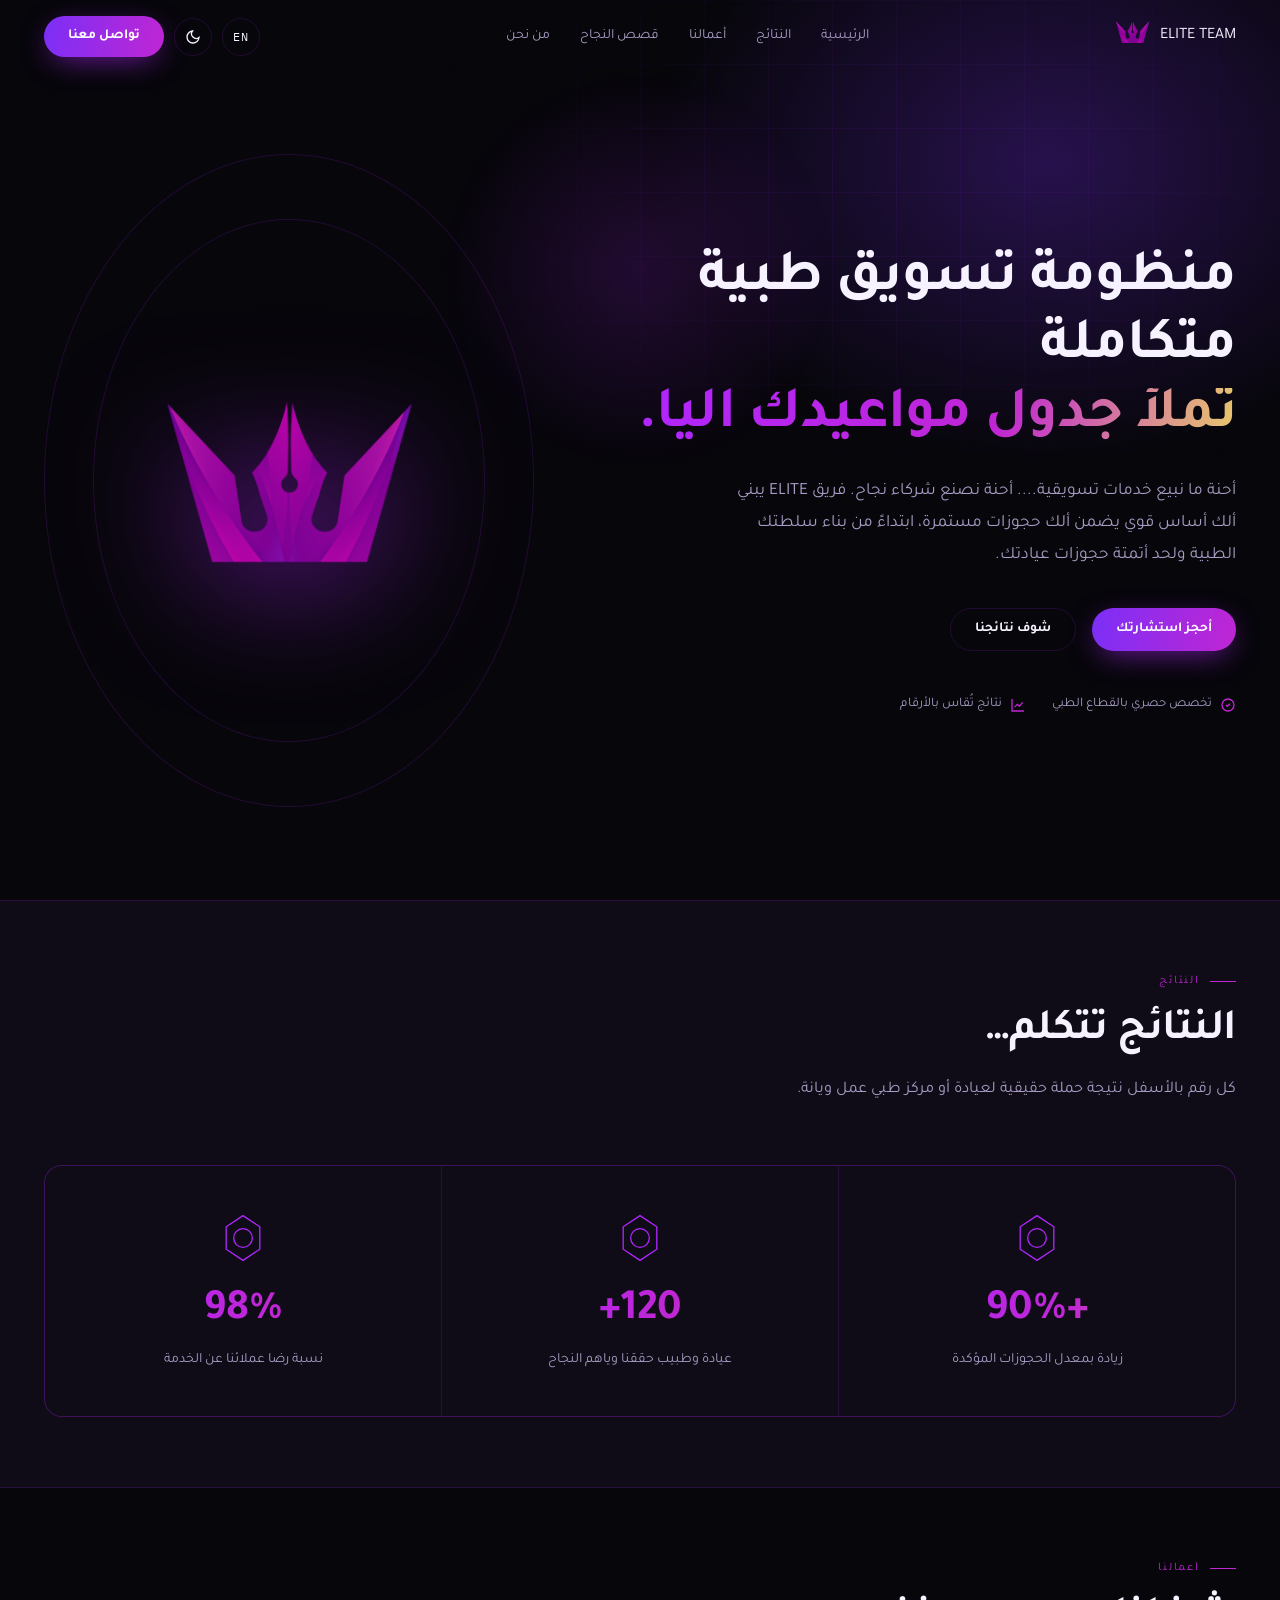
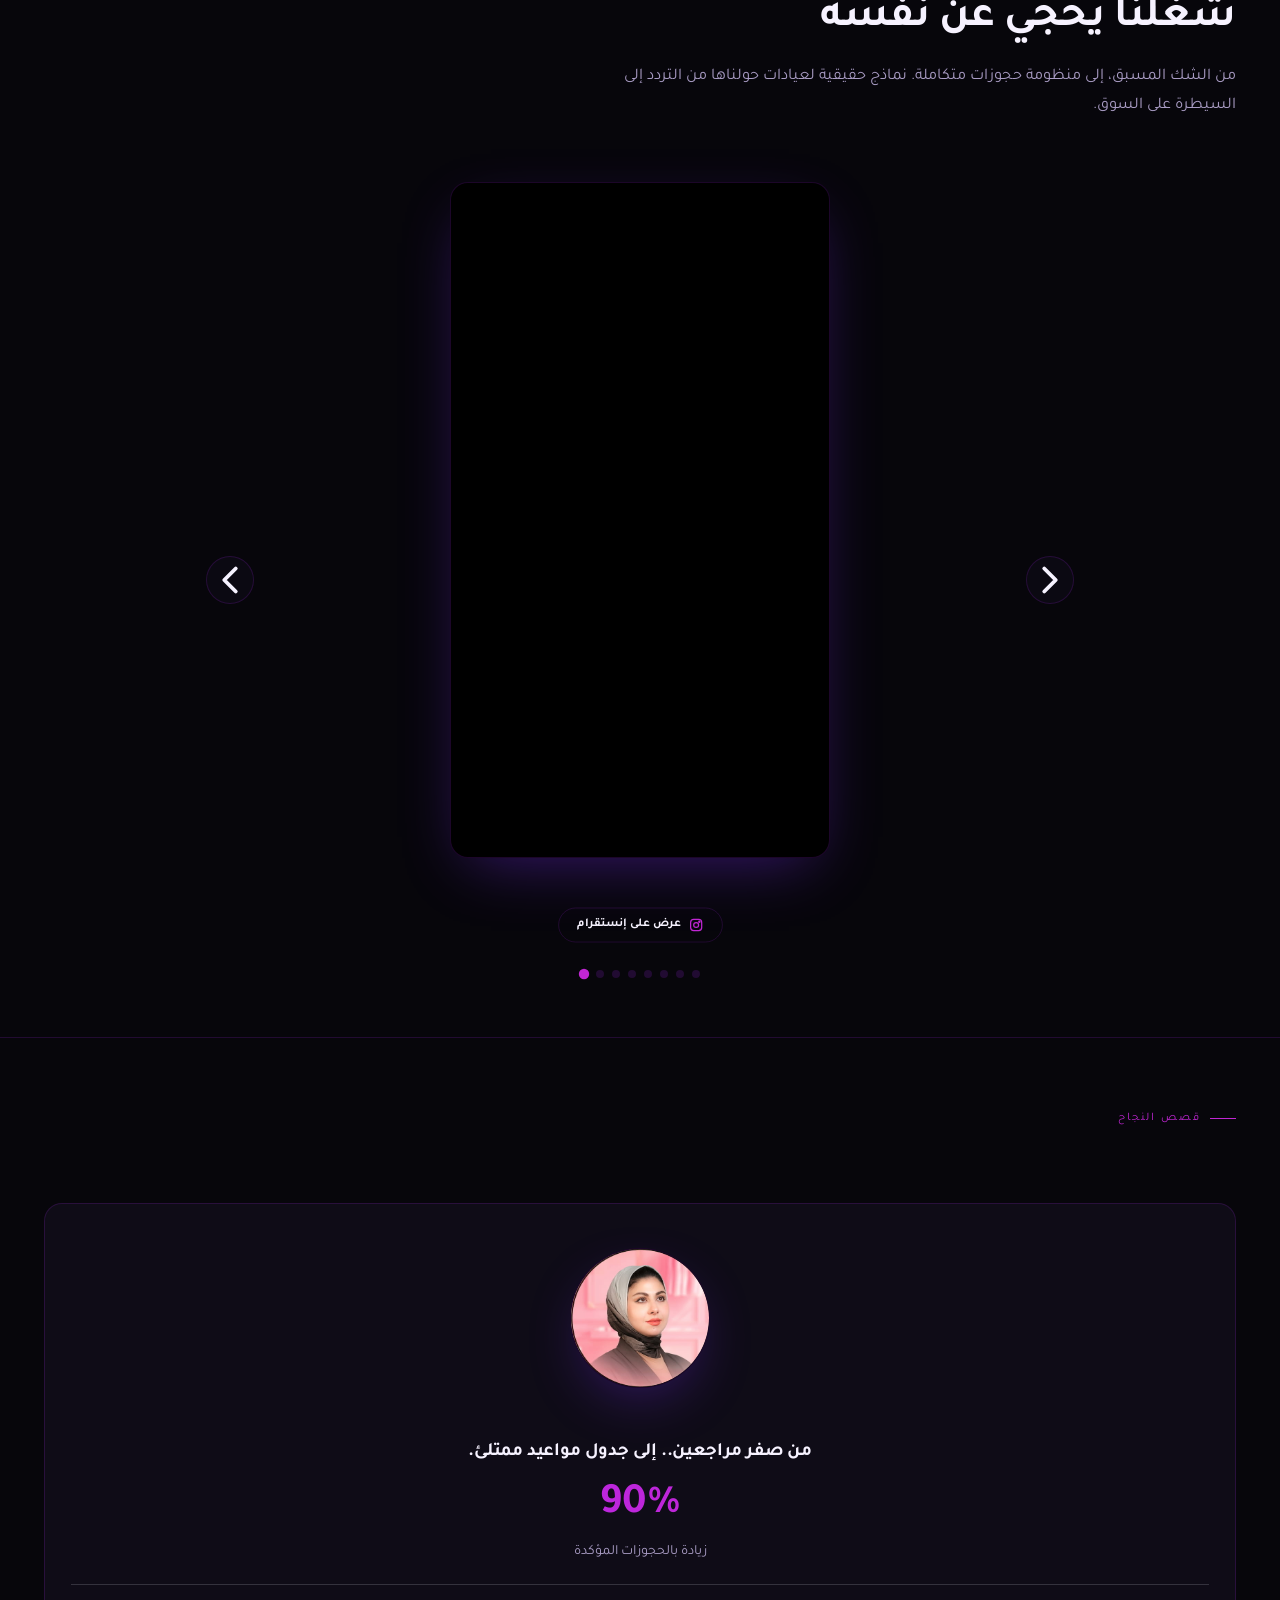
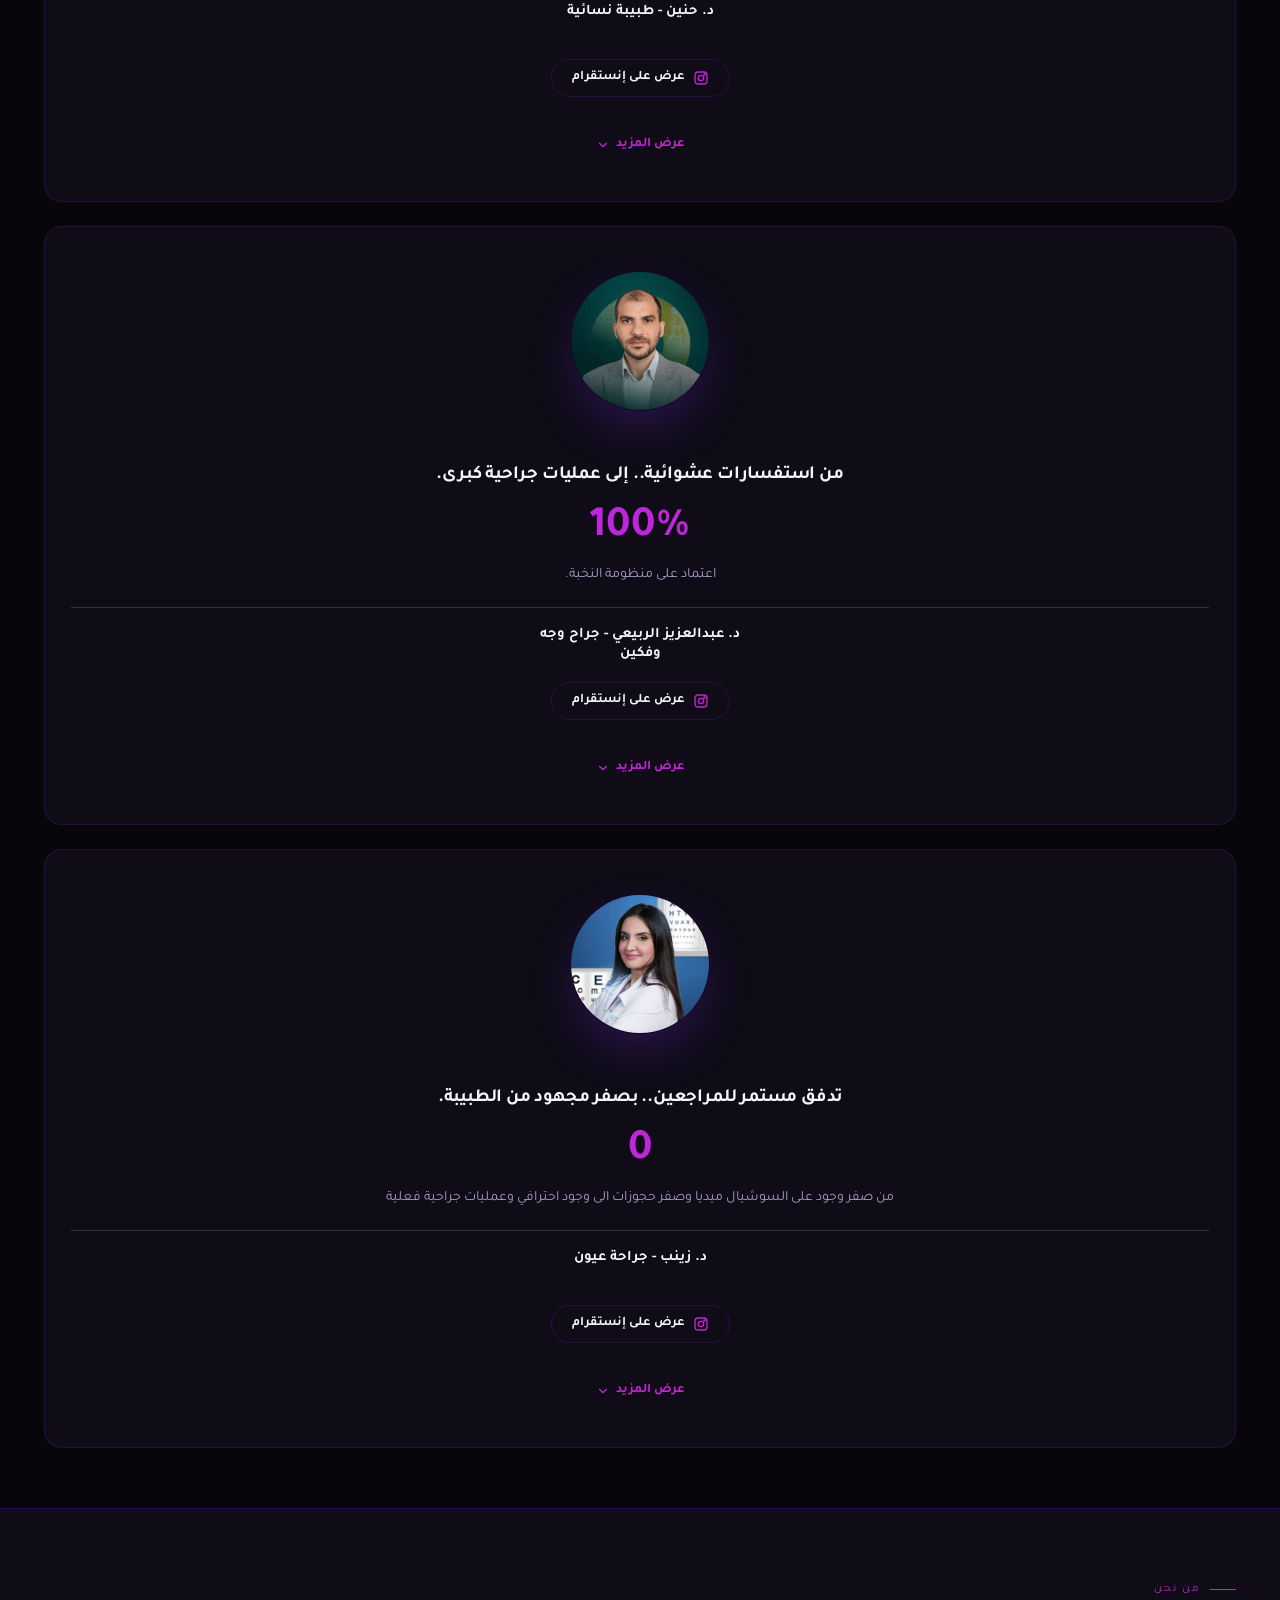
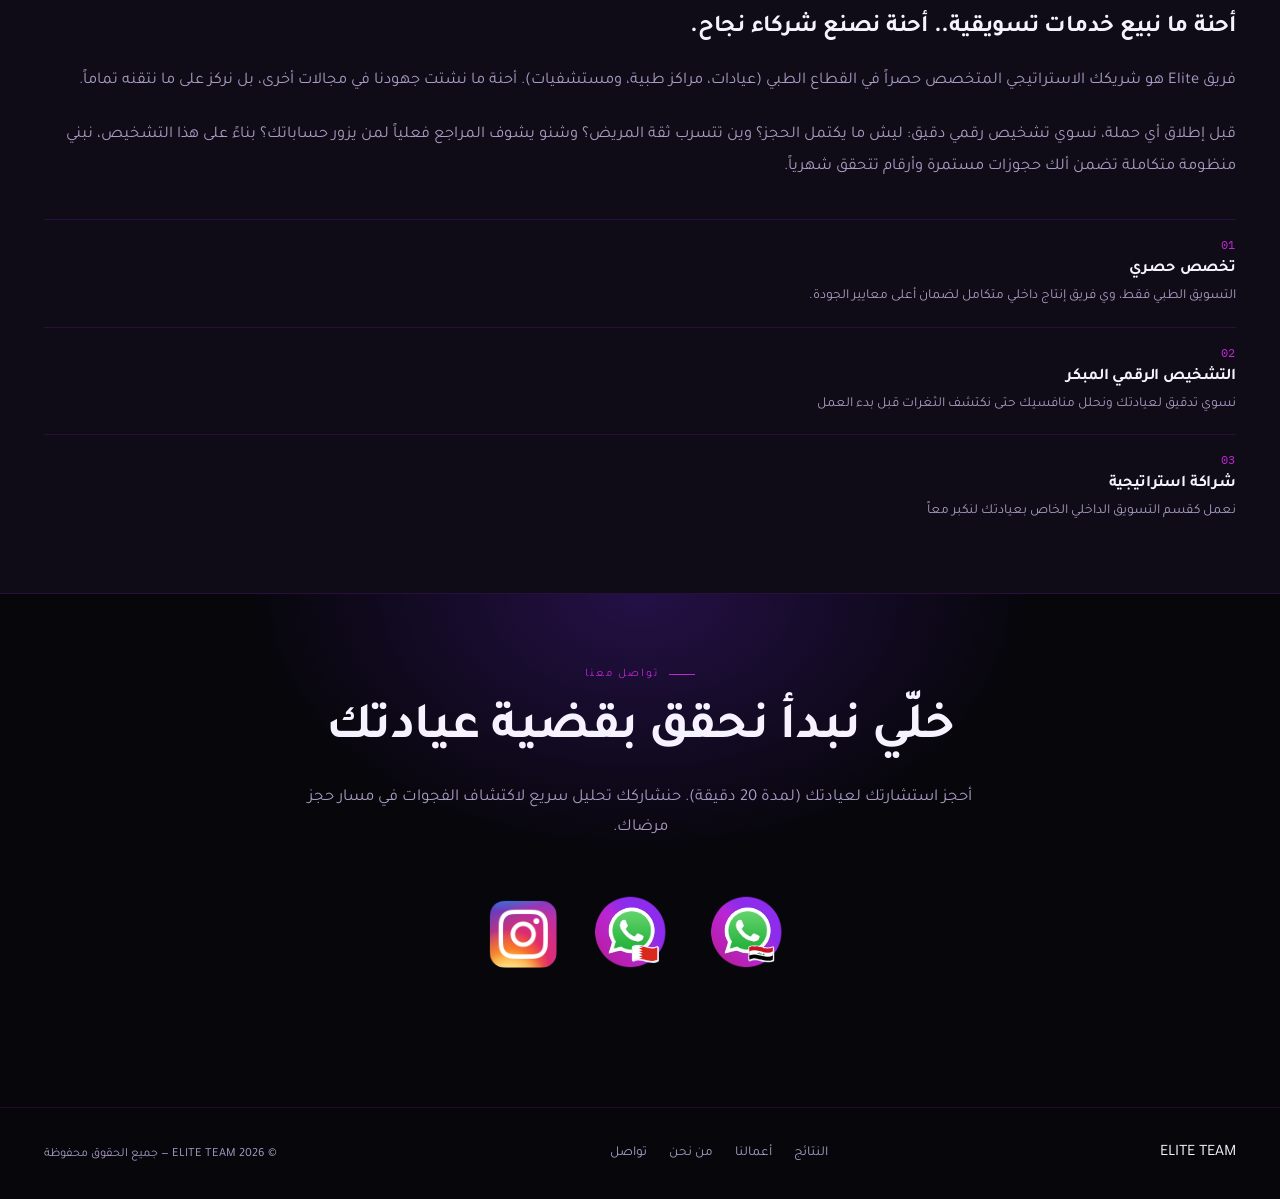
==== index.html @ 4a606537 "update" ====
<!doctype html>
<html lang="ar" dir="rtl" data-theme="dark">
  <head>
     <!-- Google tag (gtag.js) -->
<script async src="https://www.googletagmanager.com/gtag/js?id=G-TJKHNH2K2Y"></script>
<script>
  window.dataLayer = window.dataLayer || [];
  function gtag(){dataLayer.push(arguments);}
  gtag('js', new Date());

  gtag('config', 'G-TJKHNH2K2Y');
</script>
    <meta charset="UTF-8" />
    <meta name="viewport" content="width=device-width, initial-scale=1.0" />
    <link rel="icon" type="image/png" href="images/logo.png" />
    <link rel="apple-touch-icon" href="images/logo.png" />
    <title>ELITE — وكالة التسويق الطبي</title>
    <meta
      name="description"
      content="ELITE — فريق متخصص حصراً بالتسويق للقطاع الطبي"
    />
    <meta property="og:title" content="ELITE — وكالة التسويق الطبي" />
<meta property="og:description" content="ELITE — فريق متخصص حصراً بالتسويق للقطاع الطبي" />
<meta property="og:image" content="https://eliteteami.com/images/logo.png" />
<meta property="og:url" content="https://eliteteami.com" />
<meta property="og:type" content="website" />
<meta property="og:locale" content="ar_AR" />
<meta name="twitter:card" content="summary_large_image" />

    <link rel="preconnect" href="https://fonts.googleapis.com" />
    <link rel="preconnect" href="https://fonts.gstatic.com" crossorigin />
    <link
      href="https://fonts.googleapis.com/css2?family=IBM+Plex+Mono:wght@400;500;600;700&family=Tajawal:wght@400;500;700;900&display=swap"
      rel="stylesheet"
    />

    <link rel="stylesheet" href="style.css" />
    <script src="script.js" defer></script>
  </head>
 
  <body class="locked">
    <!-- ================= PRELOADER ================= -->
    <div class="preloader" id="preloader">
      <div class="preloader-icon">
        <div class="preloader-ring"></div>
        <img src="images/logo.png" alt="ELITE Logo" class="preloader-mark" />
      </div>
      <div class="preloader-label">
        <span data-ar="جاري فتح الملف" data-en="Opening the file"
          >جاري فتح الملف</span
        ><span class="load-dots"></span>
      </div>
    </div>

    <!-- ================= SCROLL PROGRESS ================= -->
    <div class="scroll-progress" id="scrollProgress"></div>

    <!-- ================= NAV ================= -->
    <nav class="nav" id="nav">
      <div class="wrap nav-inner">
        <a href="#top" class="brand">
          <img src="images/logo.png" alt="ELITE Logo" class="brand-logo" />
          <span class="brand-word">ELITE TEAM</span>
        </a>

        <ul class="nav-links">
          <li>
            <a href="#hero" data-ar="الرئيسية" data-en="Home">الرئيسية</a>
          </li>
          <li>
            <a href="#results" data-ar="النتائج" data-en="Results">النتائج</a>
          </li>
          <li>
            <a href="#work" data-ar="أعمالنا" data-en="Our Work">أعمالنا</a>
          </li>

          <li>
            <a href="#stories" data-ar="قصص النجاح" data-en="Success Stories"
              >قصص النجاح</a
            >
          </li>
          <li><a href="#about" data-ar="من نحن" data-en="About">من نحن</a></li>
        </ul>

        <div class="nav-actions">
          <button
            class="icon-btn mono"
            id="langToggle"
            title="Toggle language"
            type="button"
            aria-label="Toggle language"
          >
            EN
          </button>
          <button
            class="icon-btn"
            aria-label="Toggle theme"
            id="themeToggle"
            title="Toggle theme"
            type="button"
          >
            <svg
              id="themeIcon"
              width="16"
              height="16"
              viewBox="0 0 24 24"
              fill="none"
              stroke="currentColor"
              stroke-width="2"
            >
              <path d="M21 12.79A9 9 0 1 1 11.21 3 7 7 0 0 0 21 12.79z" />
            </svg>
          </button>
          <a href="#contact" class="cta-btn"
            ><span data-ar="تواصل معنا" data-en="Contact Us"
              >تواصل معنا</span
            ></a
          >
          <button
            class="burger"
            id="burgerBtn"
            type="button"
            aria-label="Toggle menu"
          >
            <span></span>
          </button>
        </div>
      </div>
    </nav>

    <div class="mobile-panel" id="mobilePanel">
      <a href="#hero" data-ar="الرئيسية" data-en="Home">الرئيسية</a>
      <a href="#results" data-ar="النتائج" data-en="Results">النتائج</a>
      <a href="#work" data-ar="أعمالنا" data-en="Our Work">أعمالنا</a>
      <a href="#stories" data-ar="قصص النجاح" data-en="Success Stories"
        >قصص النجاح</a
      >
      <a href="#about" data-ar="من نحن" data-en="About">من نحن</a>
      <a href="#contact" class="cta-btn"
        ><span data-ar="تواصل معنا" data-en="Contact Us">تواصل معنا</span></a
      >
    </div>

    <!-- ================= HERO ================= -->
    <section class="hero" id="hero">
      <div class="hero-grid" id="heroGrid"></div>
      <div class="hero-spot" id="heroSpot"></div>
      <div class="wrap hero-inner">
        <div class="hero-anim">
          <h1>
            <span
              data-ar="منظومة تسويق طبية متكاملة"
              data-en="An Integrated Medical Marketing System"
              >منظومة تسويق طبية متكاملة</span
            ><br />
            <span
              class="grad-text"
              data-ar=" تملأ جدول مواعيدك آلياً.
"
              data-en="That Fills Your Appointment Schedule."
            >
              تملأ جدول مواعيدك آلياً.
            </span>
          </h1>
          <p
            class="sub"
            data-ar=
            " أحنة ما نبيع خدمات تسويقية.... أحنة نصنع شركاء نجاح. فريق ELITE يبني
            ألك أساس قوي يضمن ألك حجوزات مستمرة، ابتداءً من بناء سلطتك الطبية
            ولحد أتمتة حجوزات عيادتك."
            data-en="We do not sell marketing services... we create successful partners.  ELITE team builds a strong foundation ensuring continuous bookings, from establishing your medical authority to automating your clinic's reservations."
          >
            أحنة ما نبيع خدمات تسويقية.... أحنة نصنع شركاء نجاح. فريق ELITE يبني
            ألك أساس قوي يضمن ألك حجوزات مستمرة، ابتداءً من بناء سلطتك الطبية
            ولحد أتمتة حجوزات عيادتك.
          </p>
          <div class="hero-actions">
            <a href="#contact" class="cta-btn"
              ><span data-ar="أحجز استشارتك" data-en="Book Your Consultation"
                >أحجز استشارتك</span
              ></a
            >
            <a href="#results" class="cta-ghost"
              ><span data-ar="شوف نتائجنا" data-en="See Our Results"
                >شوف نتائجنا</span
              ></a
            >
          </div>
          <div class="hero-tags">
            <div class="tag">
              <svg
                viewBox="0 0 24 24"
                fill="none"
                stroke="currentColor"
                stroke-width="2"
              >
                <path d="M9 12l2 2 4-4M21 12a9 9 0 1 1-18 0 9 9 0 0 1 18 0z" />
              </svg>
              <span
                data-ar="تخصص حصري بالقطاع الطبي"
                data-en="Exclusively medical-sector focus"
                >تخصص حصري بالقطاع الطبي</span
              >
            </div>
            <div class="tag">
              <svg
                viewBox="0 0 24 24"
                fill="none"
                stroke="currentColor"
                stroke-width="2"
              >
                <path d="M3 3v18h18M7 15l4-4 3 3 5-6" />
              </svg>
              <span
                data-ar="نتائج تُقاس بالأرقام"
                data-en="Results measured in numbers"
                >نتائج تُقاس بالأرقام</span
              >
            </div>
          </div>
        </div>

        <div class="hero-visual">
          <div class="ring"></div>
          <div class="ring r2"></div>

          <img src="images/logo.png" alt="ELITE Logo" class="hero-crown" />
        </div>
      </div>
    </section>

    <!-- ================= RESULTS ================= -->
    <section class="results" id="results">
      <div class="wrap">
        <div class="section-head">
          <div class="eyebrow reveal" data-ar="النتائج" data-en="ٌResults">
            النتائج
          </div>
          <h2
            class="reveal"
            data-ar="النتائج تتكلم…"
            data-en="The results speak..."
          >
            النتائج تتكلم…
          </h2>
          <p
            class="reveal"
            data-ar="كل رقم بالأسفل نتيجة حملة حقيقية لعيادة أو مركز طبي عمل ويانة."
            data-en="Every number below comes from a real campaign for a clinic or medical center we worked with."
          >
            كل رقم بالأسفل نتيجة حملة حقيقية لعيادة أو مركز طبي عمل ويانة.
          </p>
        </div>

        <div class="stat-grid">
          <div class="stat-card" data-reveal-delay="0">
            <div class="aperture">
              <svg
                viewBox="0 0 60 60"
                fill="none"
                stroke="#b026ff"
                stroke-width="1.4"
              >
                <path d="M30 6 L48 18 L48 42 L30 54 L12 42 L12 18 Z" />
                <circle cx="30" cy="30" r="10" />
              </svg>
            </div>
            <div class="stat-num grad-text">
              <span
                class="counter"
                data-prefix="+"
                data-value="90"
                data-suffix="%"
                >0</span
              >
            </div>
            <div
              class="stat-label"
              data-ar=" زيادة بمعدل الحجوزات المؤكدة"
              data-en="Increase in confirmed bookings"
            >
              زيادة بمعدل الحجوزات المؤكدة
            </div>
          </div>
          <div class="stat-card" data-reveal-delay="120">
            <div class="aperture">
              <svg
                viewBox="0 0 60 60"
                fill="none"
                stroke="#b026ff"
                stroke-width="1.4"
              >
                <path d="M30 6 L48 18 L48 42 L30 54 L12 42 L12 18 Z" />
                <circle cx="30" cy="30" r="10" />
              </svg>
            </div>
            <div class="stat-num grad-text">
              <span class="counter" data-value="120" data-suffix="+">0</span>
            </div>
            <div
              class="stat-label"
              data-ar="عيادة وطبيب حققنا وياهم النجاح"
              data-en=" Successful Partnerships with Clinics & Doctors"
            >
              عيادة وطبيب حققنا وياهم النجاح
            </div>
          </div>
          <div class="stat-card" data-reveal-delay="240">
            <div class="aperture">
              <svg
                viewBox="0 0 60 60"
                fill="none"
                stroke="#b026ff"
                stroke-width="1.4"
              >
                <path d="M30 6 L48 18 L48 42 L30 54 L12 42 L12 18 Z" />
                <circle cx="30" cy="30" r="10" />
              </svg>
            </div>
            <div class="stat-num grad-text">
              <span class="counter" data-value="98" data-suffix="%">0</span>
            </div>
            <div
              class="stat-label"
              data-ar="نسبة رضا عملائنا عن الخدمة"
              data-en="Client satisfaction rate"
            >
              نسبة رضا عملائنا عن الخدمة
            </div>
          </div>
        </div>
      </div>
    </section>

    <!-- ================= WORK ================= -->
    <section class="work" id="work">
      <div class="wrap">
        <div class="section-head">
          <div class="eyebrow reveal" data-ar="أعمالنا" data-en="Our work">
            أعمالنا
          </div>
          <h2
            class="reveal"
            data-ar="شغلنا يحجي عن نفسه"
            data-en="Our work speaks for itself"
          >
            شغلنا يحجي عن نفسه
          </h2>
          <p
            class="reveal"
            data-ar="من الشك المسبق، إلى منظومة حجوزات متكاملة. نماذج حقيقية لعيادات حولناها من التردد إلى السيطرة على السوق."
            data-en="From initial skepticism to a fully automated booking system. Real cases of clinics we transformed from hesitation to market dominance."
          >
            من الشك المسبق، إلى منظومة حجوزات متكاملة. نماذج حقيقية لعيادات
            حولناها من التردد إلى السيطرة على السوق.
          </p>
        </div>
        <div class="video-showcase reveal">
          <button
            class="video-arrow video-arrow-prev"
            id="videoPrev"
            type="button"
            aria-label="Previous video"
          >
            <svg
              viewBox="0 0 24 24"
              fill="none"
              stroke="currentColor"
              stroke-width="2"
              stroke-linecap="round"
              stroke-linejoin="round"
            >
              <path d="M15 6l-6 6 6 6" />
            </svg>
          </button>

          <div class="video-frame">
            <iframe
              id="showcaseVideo"
              title="Case video"
              allow="
                accelerometer;
                autoplay;
                clipboard-write;
                encrypted-media;
                gyroscope;
                picture-in-picture;
                web-share;
              "
              allowfullscreen
              loading="lazy"
            ></iframe>
          </div>

          <button
            class="video-arrow video-arrow-next"
            id="videoNext"
            type="button"
            aria-label="Next video"
          >
            <svg
              viewBox="0 0 24 24"
              fill="none"
              stroke="currentColor"
              stroke-width="2"
              stroke-linecap="round"
              stroke-linejoin="round"
            >
              <path d="M9 6l6 6-6 6" />
            </svg>
          </button>

          <div class="video-caption">
            <a
              href="#"
              id="videoInstaBtn"
              class="video-insta-btn cta-ghost"
              target="_blank"
              rel="noopener noreferrer"
            >
              <svg
                viewBox="0 0 24 24"
                fill="none"
                stroke="currentColor"
                stroke-width="2"
                stroke-linecap="round"
                stroke-linejoin="round"
              >
                <rect x="3" y="3" width="18" height="18" rx="5" />
                <circle cx="12" cy="12" r="4" />
                <circle cx="17.2" cy="6.8" r="1" />
              </svg>
              <span data-ar="عرض على إنستقرام" data-en="View on Instagram"
                >عرض على إنستقرام</span
              >
            </a>
            <div class="video-dots" id="videoDots"></div>
          </div>
        </div>
      </div>
    </section>

    <!-- ================= STORIES ================= -->
    <section class="stories" id="stories">
      <div class="wrap">
        <div class="section-head">
          <div
            class="eyebrow reveal"
            data-ar="قصص النجاح"
            data-en="Success Stories"
          >
            قصص النجاح
          </div>
          <!-- <h2
            class="reveal"
            data-ar="من صفر مراجعين.. إلى جدول مواعيد ممتلئ."
            data-en="From zero patients... to a fully booked schedule."
          >
           من صفر مراجعين.. إلى جدول مواعيد ممتلئ.
          </h2> -->
        </div>

        <div class="stories-grid">
          <div class="stories-card" data-reveal-delay="0">
            <div class="story-full-image">
              <img
                src="images/haneen.jpg"
                alt="د. حنين - طبيبة نسائية"
                loading="lazy"
              />
            </div>
            <h3
              data-ar=" من صفر مراجعين.. إلى جدول مواعيد ممتلئ."
              data-en="From zero patients... to a fully booked schedule."
            >
              من صفر مراجعين.. إلى جدول مواعيد ممتلئ.
            </h3>

            <div class="stat-num grad-text">
              <span class="counter" data-value="90" data-suffix="%">0</span>
            </div>
            <div
              class="stat-label"
              data-ar=" زيادة بالحجوزات المؤكدة"
              data-en="Increase in confirmed bookings"
            >
              زيادة بالحجوزات المؤكدة
            </div>
            <div class="story-meta">
              <!-- <div class="story-avatar" data-ar="د.ح" data-en="dr.h">د.ح</div>
              -->
              <div class="story-name">
                <strong
                  data-ar="د. حنين - طبيبة نسائية"
                  data-en="Dr. Haneen - OBGyn "
                  >د. حنين - طبيبة نسائية</strong
                >
                <!--                 
                <span data-ar="بغداد" data-en="Baghdad">بغداد</span> -->
              </div>
            </div>

            <a
              href="https://www.instagram.com/dr.haneenziad?igsi=dXRyaGoxZHB6YXlr"
              class="story-insta-btn"
              target="_blank"
              rel="noopener noreferrer"
            >
              <svg
                viewBox="0 0 24 24"
                fill="none"
                stroke="currentColor"
                stroke-width="2"
                stroke-linecap="round"
                stroke-linejoin="round"
              >
                <rect x="3" y="3" width="18" height="18" rx="5" />
                <circle cx="12" cy="12" r="4" />
                <circle cx="17.2" cy="6.8" r="1" />
              </svg>
              <span data-ar="عرض على إنستقرام" data-en="View on Instagram"
                >عرض على إنستقرام</span
              >
            </a>
            <!-- Hidden/Collapsible Content Area -->
            <div class="story-extra-content" id="storyExtra1">
            
              <div class="video-frame">
                <iframe
                  src="https://www.youtube.com/embed/Ns90C1meQ6M?rel=0&modestbranding=1&playsinline=1"
                  title="فيديو تعريفي للدكتور عبد العزيز"
                  allow="
                    accelerometer;
                    autoplay;
                    clipboard-write;
                    encrypted-media;
                    gyroscope;
                    picture-in-picture;
                    web-share;
                  "
                  allowfullscreen
                  loading="lazy"
                ></iframe>
              </div> 

            <h3
              class="story-full-title"
              data-ar="من صفر متابعين… إلى طبيبة أعتمد على صفحاتي بشكل كامل"
              data-en="From Zero Followers... to a Doctor Who Fully Relies on Her Own Pages"
            >
              من صفر متابعين… إلى طبيبة أعتمد على صفحاتي بشكل كامل
            </h3>

            <p
              data-ar="لمن بدأت، جنت جديدة ببغداد. أول عيادة خاصة إلي جانت داخل مستشفى بمنطقة السيدية، وجان الوضع واضح جداً: صفر متابعين، صفر مراجعين، وصفر حضور بالسوق."
              data-en="When I started, I was new to Baghdad. My first private clinic was inside a hospital in the Al-Saidiya area, and the situation was crystal clear: zero followers, zero patients, zero presence in the market."
            >
              لمن بدأت، جنت جديدة ببغداد. أول عيادة خاصة إلي جانت داخل مستشفى
              بمنطقة السيدية، وجان الوضع واضح جداً: صفر متابعين، صفر مراجعين،
              وصفر حضور بالسوق.
            </p>

            <p
              data-ar="وجان التحدي مو بس أجيب حجوزات… التحدي الحقيقي جان: شلون أبني اسمي كطبيبة جديدة من الصفر؟"
              data-en="The challenge wasn't just getting bookings. The real challenge was: how do I build my name as a new doctor from scratch?"
            >
              وجان التحدي مو بس أجيب حجوزات… التحدي الحقيقي جان: شلون أبني اسمي
              كطبيبة جديدة من الصفر؟
            </p>

            <p
              data-ar="لذلك بالبداية ما ركزت مباشرة على البيع. قررت أن أول مرحلة تكون بناء جمهور وثقة. اشتغلت على خطة تسويقية متكاملة تشمل المحتوى، الهوية، طريقة الظهور، الإعلانات واستهداف الجمهور المناسب. جان هدفي أخلي الناس تعرفني، تفهم اختصاصي، وتشوف خبرتي… قبل ما أطلب منهم يحجزون."
              data-en="So in the beginning, I didn't focus directly on selling. I decided the first phase had to be building an audience and trust. I worked on a complete marketing plan covering content, identity, brand presence, ads, and targeting the right audience. My goal was to let people get to know me, understand my specialty, and see my expertise — before I ever asked them to book."
            >
              لذلك بالبداية ما ركزت مباشرة على البيع. قررت أن أول مرحلة تكون
              بناء جمهور وثقة. اشتغلت على خطة تسويقية متكاملة تشمل المحتوى،
              الهوية، طريقة الظهور، الإعلانات واستهداف الجمهور المناسب. جان هدفي
              أخلي الناس تعرفني، تفهم اختصاصي، وتشوف خبرتي… قبل ما أطلب منهم
              يحجزون.
            </p>

            <h4 data-ar="الشهر الأول" data-en="Month One">الشهر الأول</h4>
            <p
              data-ar="جان شهر بناء الثقة. خليت الجمهور يتعرف عليّ كطبيبة، على شخصيتي، اختصاصي وطريقة تعاملي. ما استعجلت النتائج، لأني أعرف أن المريض، خصوصاً بالمجال الطبي، ما يحجز من أول مشاهدة. هو أولاً يشوفك… بعدين يتابعك… بعدين يثق بيك… وبعدها يبدأ يفكر بالمراجعة."
              data-en="This was the month of building trust. I let the audience get to know me as a doctor — my personality, my specialty, and my approach with patients. I didn't rush the results, because I know a patient — especially in the medical field — doesn't book from the first view. First they see you, then they follow you, then they trust you, and only then do they start thinking about visiting you."
            >
              جان شهر بناء الثقة. خليت الجمهور يتعرف عليّ كطبيبة، على شخصيتي،
              اختصاصي وطريقة تعاملي. ما استعجلت النتائج، لأني أعرف أن المريض،
              خصوصاً بالمجال الطبي، ما يحجز من أول مشاهدة. هو أولاً يشوفك… بعدين
              يتابعك… بعدين يثق بيك… وبعدها يبدأ يفكر بالمراجعة.
            </p>

            <h4 data-ar="الشهر الثاني" data-en="Month Two">الشهر الثاني</h4>
            <p
              data-ar="غيرت استراتيجية المحتوى. بعد ما بدأ يتكون جمهور، انتقلت من مرحلة «من هي د. حنين؟» إلى مرحلة «ليش المريض يحتاج يراجعني؟». بدأت أشتغل على محتوى أكثر ارتباطاً بمشاكل المريض، اعتراضاته، مخاوفه والأسئلة اللي تدور بباله."
              data-en="I shifted my content strategy. Once an audience had formed, I moved from 'Who is Dr. Haneen?' to 'Why does a patient need to see me?'. I started creating content more connected to patients' problems, objections, fears, and the questions on their minds."
            >
              غيرت استراتيجية المحتوى. بعد ما بدأ يتكون جمهور، انتقلت من مرحلة
              «من هي د. حنين؟» إلى مرحلة «ليش المريض يحتاج يراجعني؟». بدأت أشتغل
              على محتوى أكثر ارتباطاً بمشاكل المريض، اعتراضاته، مخاوفه والأسئلة
              اللي تدور بباله.
            </p>

            <p
              data-ar="وهنا بدأ التغيير يظهر. المراجعين بدأوا يزيدون تدريجياً، وما عاد الموضوع مجرد رسائل ومتابعين… بدأت تصير حجوزات فعلية وعمليات."
              data-en="And that's when the shift began to show. Patient visits gradually started to increase, and it was no longer just messages and followers — it became actual bookings and procedures."
            >
              وهنا بدأ التغيير يظهر. المراجعين بدأوا يزيدون تدريجياً، وما عاد
              الموضوع مجرد رسائل ومتابعين… بدأت تصير حجوزات فعلية وعمليات.
            </p>

            <p
              data-ar="ومع استمرار الخطة وتحسين المحتوى والإعلانات بناءً على النتائج، صار عندي شيء أهم من الأرقام: صار عندي حضور حقيقي بالسوق."
              data-en="As the plan continued and I kept improving my content and ads based on results, something more important than numbers happened: I gained a real presence in the market."
            >
              ومع استمرار الخطة وتحسين المحتوى والإعلانات بناءً على النتائج، صار
              عندي شيء أهم من الأرقام: صار عندي حضور حقيقي بالسوق.
            </p>

            <p
              data-ar="اليوم، أني مو مجرد طبيبة عندها صفحة على السوشيال ميديا. صفحتي أصبحت واحدة من أهم مصادر المراجعين والحجوزات إلي."
              data-en="Today, I'm not just a doctor with a social media page. My page has become one of the most important sources of patients and bookings for me."
            >
              اليوم، أني مو مجرد طبيبة عندها صفحة على السوشيال ميديا. صفحتي
              أصبحت واحدة من أهم مصادر المراجعين والحجوزات إلي.
            </p>

            <p
              class="story-highlight"
              data-ar="والأهم؟ إن هذا كله بدأ من: صفر متابعين، صفر مراجعين، وأول عيادة خاصة إلي ببغداد."
              data-en="And the most important part? All of this started from: zero followers, zero patients, and my very first private clinic in Baghdad."
            >
              والأهم؟ إن هذا كله بدأ من: صفر متابعين، صفر مراجعين، وأول عيادة
              خاصة إلي ببغداد.
            </p>

            <p
              data-ar="وهنا جانت الفكرة الأساسية من البداية: مو هدفي أسوي صفحة حلوة إلي كطبيبة… هدفي أبني منظومة تسويقية تجيب مريض حقيقي."
              data-en="And here was the core idea from the beginning: my goal wasn't just to make a nice-looking page for myself as a doctor — my goal was to build a marketing system that brings in real patients."
            >
              وهنا جانت الفكرة الأساسية من البداية: مو هدفي أسوي صفحة حلوة إلي
              كطبيبة… هدفي أبني منظومة تسويقية تجيب مريض حقيقي.
            </p>

            <p
              class="story-tagline grad-text"
              data-ar="من الصفر… إلى الاعتماد ألكامل على صفحاتي."
              data-en="From zero... to fully relying on my own pages."
            >
              من الصفر… إلى الاعتماد ألكامل على صفحاتي.
            </p>
          </div>

          <!-- Show More Toggle Button -->
          <button
            class="story-toggle-btn"
            type="button"
            aria-expanded="false"
            aria-controls="storyExtra1"
          >
            <span data-ar="عرض المزيد" data-en="Show More">عرض المزيد</span>
            <svg
              class="toggle-arrow"
              viewBox="0 0 24 24"
              fill="none"
              stroke="currentColor"
              stroke-width="2"
              stroke-linecap="round"
              stroke-linejoin="round"
            >
              <path d="M6 9l6 6 6-6" />
            </svg>
          </button>
        </div>

        <div class="stories-card" data-reveal-delay="0">
          <div class="story-full-image">
            <img
              src="images/abdulaziz.jpg"
              alt="د. عبدالعزيز الربيعي - جراح وجه وفكين"
              loading="lazy"
            />
          </div>
          <h3
            data-ar=" من استفسارات عشوائية.. إلى عمليات جراحية كبرى. "
            data-en="From random inquiries... to High-Ticket surgeries."
          >
            من استفسارات عشوائية.. إلى عمليات جراحية كبرى.
          </h3>

          <div class="stat-num grad-text">
            <span class="counter" data-value="100" data-suffix="%">0</span>
          </div>
          <div
            class="stat-label"
            data-ar=" اعتماد على منظومة النخبة."
            data-en="Reliance on the Elite System."
          >
            اعتماد على منظومة النخبة.
          </div>

          <div class="story-meta">
            <!-- <div class="story-avatar" data-ar="د.ح" data-en="dr.h">د.ح</div>
              -->
            <div class="story-name">
              <strong
                data-ar="د. عبدالعزيز الربيعي - جراح وجه وفكين"
                data-en="Dr. Abdulaziz Al-Rubaie - Maxillofacial Surgeon"
                >د. عبدالعزيز الربيعي - جراح وجه وفكين</strong
              >
              <!-- <span data-ar="بغداد" data-en="Baghdad">بغداد</span> -->
            </div>
          </div>

          <a
            href="https://www.instagram.com/dr.abdalziz.clinic?igsi=MW1lM3l3YW9memY3eA=="
            class="story-insta-btn"
            target="_blank"
            rel="noopener noreferrer"
          >
            <svg
              viewBox="0 0 24 24"
              fill="none"
              stroke="currentColor"
              stroke-width="2"
              stroke-linecap="round"
              stroke-linejoin="round"
            >
              <rect x="3" y="3" width="18" height="18" rx="5" />
              <circle cx="12" cy="12" r="4" />
              <circle cx="17.2" cy="6.8" r="1" />
            </svg>
            <span data-ar="عرض على إنستقرام" data-en="View on Instagram"
              >عرض على إنستقرام</span
            >
          </a>

          <!-- Hidden/Collapsible Content Area -->
          <div class="story-extra-content" id="storyExtra2">
           
            <div class="video-frame">
                <iframe
                src="https://www.youtube.com/embed/SlmZJN-48ao?rel=0&modestbranding=1&playsinline=1"
                  title="فيديو تعريفي للدكتورة زينب"
                  allow="
                    accelerometer;
                    autoplay;
                    clipboard-write;
                    encrypted-media;
                    gyroscope;
                    picture-in-picture;
                    web-share;
                  "
                  allowfullscreen
                  loading="lazy"
                ></iframe>
              </div> 
            <h3
              class="story-full-title"
              data-ar="بالبداية… ما جنت مقتنع إن السوشيال ميديا ممكن تجيب مراجعين"
              data-en="At First… I Wasn't Convinced Social Media Could Bring In Patients"
            >
              بالبداية… ما جنت مقتنع إن السوشيال ميديا ممكن تجيب مراجعين
            </h3>

            <p
              data-ar="أني د. عبدالعزيز الربيعي، اختصاص جراحة الوجه والفكين، جان عندي حضور على السوشيال ميديا، بس بشكل محدود: متابعين قليلين، وصول ضعيف، وحضور ما يعكس مكانتي كجراح بورد."
              data-en="I'm Dr. Abdulaziz Al-Rubaie, a maxillofacial surgeon. I already had a presence on social media, but a limited one: few followers, weak reach, and a presence that didn't reflect my standing as a board-certified surgeon."
            >
              أني د. عبدالعزيز الربيعي، اختصاص جراحة الوجه والفكين، جان عندي
              حضور على السوشيال ميديا، بس بشكل محدود: متابعين قليلين، وصول
              ضعيف، وحضور ما يعكس مكانتي كجراح بورد.
            </p>

            <p
              data-ar="وفوق هذا، جان عندي تردد طبيعي. كثرة شركات التسويق والوعود الموجودة بالسوق خلت موضوع الثقة بالتسويق مو سهل. وجان سؤالي ببساطة: «هل فعلاً السوشيال ميديا ممكن تجيبلي مراجعين؟»"
              data-en="On top of that, I had natural hesitation. With so many marketing agencies and promises out there, trusting a marketing partner wasn't easy. My question was simple: 'Can social media actually bring me patients?'"
            >
              وفوق هذا، جان عندي تردد طبيعي. كثرة شركات التسويق والوعود الموجودة
              بالسوق خلت موضوع الثقة بالتسويق مو سهل. وجان سؤالي ببساطة: «هل
              فعلاً السوشيال ميديا ممكن تجيبلي مراجعين؟»
            </p>

            <p
              data-ar="قررنا نشتغل سوا."
              data-en="We decided to work together."
            >
              قررنا نشتغل سوا.
            </p>

            <h4
              data-ar="الشهر الأول: نعيد بناء الحضور"
              data-en="Month One: Rebuilding the Presence"
            >
              الشهر الأول: نعيد بناء الحضور
            </h4>
            <p
              data-ar="ما بدأنا بالإعلانات مباشرة. أول خطوة جانت نرتب حضوري من جديد، بحيث يكون المحتوى، الصورة، طريقة الظهور والرسالة التسويقية تليق بية كدكتور جراح بورد واختصاصي الدقيق."
              data-en="We didn't start with ads right away. The first step was rebuilding my presence from scratch, so the content, imagery, on-screen presentation, and marketing message matched my standing as a board-certified surgeon and my precise specialty."
            >
              ما بدأنا بالإعلانات مباشرة. أول خطوة جانت نرتب حضوري من جديد، بحيث
              يكون المحتوى، الصورة، طريقة الظهور والرسالة التسويقية تليق بية
              كدكتور جراح بورد واختصاصي الدقيق.
            </p>

            <p
              data-ar="وبنفس الوقت، بنينا خطة تسويقية واضحة: شنو ننشر؟ شنو نحجي؟ شنو المشاكل اللي نستهدفها؟ وشلون نحول المتابع إلى مراجع؟"
              data-en="At the same time, we built a clear marketing plan: What do we post? Who are we speaking to? Which problems are we targeting? And how do we turn a follower into a patient?"
            >
              وبنفس الوقت، بنينا خطة تسويقية واضحة: شنو ننشر؟ شنو نحجي؟ شنو
              المشاكل اللي نستهدفها؟ وشلون نحول المتابع إلى مراجع؟
            </p>

            <h4
              data-ar="بعدها بدأ الفرق يظهر"
              data-en="Then the Difference Started to Show"
            >
              بعدها بدأ الفرق يظهر
            </h4>
            <p
              data-ar="بدأت الاستفسارات تزيد بشكل واضح. ومع الوقت، ما بقت مجرد رسائل ومشاهدات… عدد المراجعين بدأ يرتفع. وبعدها بدأت العمليات تزيد بشكل ملحوظ."
              data-en="Inquiries began increasing noticeably. Over time, it stopped being just messages and views — the number of patients started rising. Then procedures began increasing significantly."
            >
              بدأت الاستفسارات تزيد بشكل واضح. ومع الوقت، ما بقت مجرد رسائل
              ومشاهدات… عدد المراجعين بدأ يرتفع. وبعدها بدأت العمليات تزيد بشكل
              ملحوظ.
            </p>

            <p
              data-ar="وهنا تغيرت نظرتي للتسويق. لأن اللي جنا نحجيه بالبداية كـ«خطة تسويقية»… صرت أشوفه بشكل عملي: استفسارات ← حجوزات ← مراجعين ← عمليات."
              data-en="That's when my view of marketing changed. What we initially talked about as a 'marketing plan' — I started seeing in practical terms: inquiries → bookings → patients → procedures."
            >
              وهنا تغيرت نظرتي للتسويق. لأن اللي جنا نحجيه بالبداية كـ«خطة
              تسويقية»… صرت أشوفه بشكل عملي: استفسارات ← حجوزات ← مراجعين ←
              عمليات.
            </p>

            <p
              data-ar="واليوم، التسويق بالنسبة إلي مو شيء ثانوي أو تجربة مؤقتة. صار جزء أساسي من عملي، ومعتمد عليه كمصدر مستمر لجذب المراجعين."
              data-en="Today, marketing isn't a side thing or a temporary experiment for me. It has become an essential part of my work, and something I rely on as a steady source of patients."
            >
              واليوم، التسويق بالنسبة إلي مو شيء ثانوي أو تجربة مؤقتة. صار جزء
              أساسي من عملي، ومعتمد عليه كمصدر مستمر لجذب المراجعين.
            </p>

            <p
              class="story-highlight"
              data-ar="والقصة مو قصة «سوشيال ميديا جابت متابعين». القصة الحقيقية هي: حضور عادي ← بناء ثقة ← استفسارات ← مراجعين ← عمليات ← منظومة تسويقية أعتمد عليها."
              data-en="And this isn't a story about 'social media brought in followers.' The real story is: an ordinary presence → building trust → inquiries → patients → procedures → a marketing system I rely on."
            >
              والقصة مو قصة «سوشيال ميديا جابت متابعين». القصة الحقيقية هي: حضور
              عادي ← بناء ثقة ← استفسارات ← مراجعين ← عمليات ← منظومة تسويقية
              أعتمد عليها.
            </p>

            <p
              class="story-tagline grad-text"
              data-ar="وهذا بالضبط الفرق بين إدارة صفحة وبين بناء منظومة تسويق لطبيب."
              data-en="And that's exactly the difference between managing a page and building a marketing system for a doctor."
            >
              وهذا بالضبط الفرق بين إدارة صفحة وبين بناء منظومة تسويق لطبيب.
            </p>
          </div>

          <!-- Show More Toggle Button -->
          <button
            class="story-toggle-btn"
            type="button"
            aria-expanded="false"
            aria-controls="storyExtra2"
          >
            <span data-ar="عرض المزيد" data-en="Show More">عرض المزيد</span>
            <svg
              class="toggle-arrow"
              viewBox="0 0 24 24"
              fill="none"
              stroke="currentColor"
              stroke-width="2"
              stroke-linecap="round"
              stroke-linejoin="round"
            >
              <path d="M6 9l6 6 6-6" />
            </svg>
          </button>
        </div>

        <div class="stories-card" data-reveal-delay="0">
          <div class="story-full-image">
            <img
              src="images/zaynab.jpg"
              alt="د. زينب قيصر - طب وجراحة العيون"
              loading="lazy"
            />
          </div>
          <h3
            data-ar="تدفق مستمر للمراجعين.. بصفر مجهود من الطبيبة."
            data-en="A steady flow of patients... with zero effort from the doctor."
          >
            تدفق مستمر للمراجعين.. بصفر مجهود من الطبيبة.
          </h3>
          <div class="stat-num grad-text">
            <span class="counter" data-value="0" data-suffix="">0</span>
          </div>
          <div
            class="stat-label"
            data-ar="من صفر وجود على السوشيال ميديا وصفر حجوزات الى وجود احترافي وعمليات جراحية فعلية"
            data-en="From zero social media presence and zero bookings to a professional presence and actual surgeries."
          >
            من صفر وجود على السوشيال ميديا وصفر حجوزات الى وجود احترافي وعمليات
            جراحية فعلية
          </div>
          <div class="story-meta">
            <!-- <div class="story-avatar" data-ar="د.ح" data-en="dr.h">د.ح</div>
              -->
            <div class="story-name">
              <strong
                data-ar="د. زينب - جراحة عيون"
                data-en="Dr. Zainab - Eye Surgeon"
                >د. زينب - جراحة عيون</strong
              >
              <!-- <span data-ar="بغداد" data-en="Baghdad">بغداد</span> -->
            </div>
          </div>

          <a
            href="https://www.instagram.com/dr.zainabqaisar?igsi=MXhxeHV3MGxvemczYg=="
            class="story-insta-btn"
            target="_blank"
            rel="noopener noreferrer"
          >
            <svg
              viewBox="0 0 24 24"
              fill="none"
              stroke="currentColor"
              stroke-width="2"
              stroke-linecap="round"
              stroke-linejoin="round"
            >
              <rect x="3" y="3" width="18" height="18" rx="5" />
              <circle cx="12" cy="12" r="4" />
              <circle cx="17.2" cy="6.8" r="1" />
            </svg>
            <span data-ar="عرض على إنستقرام" data-en="View on Instagram"
              >عرض على إنستقرام</span
            >
          </a>

          <!-- Hidden/Collapsible Content Area -->
          <div class="story-extra-content" id="storyExtra3">
         
            <div class="video-frame">
                <iframe
                src="https://www.youtube.com/embed/OPKnTBKmEUY?rel=0&modestbranding=1&playsinline=1"
                  title="فيديو تعريفي للدكتورة حنين"
                  allow="
                    accelerometer;
                    autoplay;
                    clipboard-write;
                    encrypted-media;
                    gyroscope;
                    picture-in-picture;
                    web-share;
                  "
                  allowfullscreen
                  loading="lazy"
                ></iframe>
              </div> 
            <h3
              class="story-full-title"
              data-ar="بالبداية جانت عندي 3 مخاوف…"
              data-en="At First, I Had 3 Fears…"
            >
              بالبداية جانت عندي 3 مخاوف…
            </h3>

            <p
              data-ar=
              "أني د. زينب، اختصاص جراحة العيون — بورد عربي لمن بدأت وياهم،،  جنت حرفياً دا أبدأ من الصفر: صفر متابعين، صفر مراجعين من السوشيال ميديا،
              وما عندي أي ظهور فعلي على المنصات."
              data-en="When I, Dr. Zainab, an eye surgeon with an Arab Board certification, started working with them, I was literally starting from zero: zero followers, zero patients from social media, and no real presence on any platform."
            >
             أني د. زينب، اختصاص جراحة العيون — بورد عربي لمن بدأت وياهم،،  جنت حرفياً دا أبدأ من الصفر: صفر متابعين، صفر مراجعين من السوشيال ميديا،
              وما عندي أي ظهور فعلي على المنصات.
            </p>

            <p
              data-ar="بس المشكلة ما جانت بس بالحضور. جانت عندي مخاوف حقيقية: «فعلاً راح يجون مراجعين؟» «أخاف أطلع مو حلوة بالتصوير.» «أخاف أتعب إذا بلشنا.»"
              data-en="But the problem wasn't just the presence. I had real fears: 'Will patients actually come?' 'I'm afraid I won't look good on camera.' 'I'm afraid it'll be exhausting once we start.'"
            >
              بس المشكلة ما جانت بس بالحضور. جانت عندي مخاوف حقيقية: «فعلاً راح
              يجون مراجعين؟» «أخاف أطلع مو حلوة بالتصوير.» «أخاف أتعب إذا
              بلشنا.»
            </p>

            <p
              data-ar="وهنا جان دورهم مو بس يسوون إلي محتوى. جان دورهم يخلون عملية التسويق نفسها سهلة ومريحة عليّ."
              data-en="Here, their role wasn't just to create content for me. Their role was to make the marketing process itself easy and comfortable for me."
            >
              وهنا جان دورهم مو بس يسوون إلي محتوى. جان دورهم يخلون عملية
              التسويق نفسها سهلة ومريحة عليّ.
            </p>

            <h4 data-ar="بدأنا من الصفر" data-en="We Started From Zero">
              بدأنا من الصفر
            </h4>
            <p
              data-ar="بنينا حضوري من البداية، ورتبنا المحتوى وطريقة ظهوري، واشتغلنا على خطة هدفها مو مجرد مشاهدات… بل الوصول إلى المريض الحقيقي."
              data-en="They built my presence from the ground up, organized the content and how I appear, and worked on a plan aimed not just at views… but at reaching real patients."
            >
              بنينا حضوري من البداية، ورتبنا المحتوى وطريقة ظهوري، واشتغلنا على
              خطة هدفها مو مجرد مشاهدات… بل الوصول إلى المريض الحقيقي.
            </p>

            <p
              data-ar="وبدأ الفرق يظهر. صار عندي وصول ممتاز، وبدأ عدد المراجعين يزيد تدريجياً."
              data-en="And the difference started to show. My reach became excellent, and the number of patients gradually began to increase."
            >
              وبدأ الفرق يظهر. صار عندي وصول ممتاز، وبدأ عدد المراجعين يزيد
              تدريجياً.
            </p>

            <h4
              data-ar="بس المفاجأة الأكبر؟"
              data-en="But the Biggest Surprise?"
            >
              بس المفاجأة الأكبر؟
            </h4>
            <p
              data-ar="المخاوف اللي جانت بالبداية… تحولت إلى شيء ترفيهي بالنسبة إلي. طلعت كلش حلوة بالتصوير، وصرت أحب التجربة والتعامل وياهم."
              data-en="The fears I started with… turned into something I actually enjoy. I turned out to be great on camera, and I came to love the experience of working with them."
            >
              المخاوف اللي جانت بالبداية… تحولت إلى شيء ترفيهي بالنسبة إلي. طلعت
              كلش حلوة بالتصوير، وصرت أحب التجربة والتعامل وياهم.
            </p>

            <p
              data-ar=
              " حتى وقت التصوير، ما صار عليّ أحفظ نصوص طويلة أو أفكر شنو أگول. كاتب
              المحتوى يجهز النصوص مسبقاً، وأني وقت التصوير كل اللي عليّ أحچي
              النص."
              data-en="Even at filming time, I no longer have to memorize long scripts or think about what to say. The content writer prepares the scripts in advance, and all I have to do during filming is read the lines."
            >
              حتى وقت التصوير، ما صار عليّ أحفظ نصوص طويلة أو أفكر شنو أگول. كاتب
              المحتوى يجهز النصوص مسبقاً، وأني وقت التصوير كل اللي عليّ أحچي
              النص.
            </p>

            <p
              class="story-highlight"
              data-ar="فبدل ما يكون التصوير عبء عليّ… صار جزء بسيط وممتع من يومي."
              data-en="So instead of filming being a burden for me… it became a simple, enjoyable part of my day."
            >
              فبدل ما يكون التصوير عبء عليّ… صار جزء بسيط وممتع من يومي.
            </p>

            <p
              data-ar="وهذا بالنسبة إلي هو النجاح الحقيقي: مو بس أن الصفحة تكبر… إن أني كطبيبة أحب التجربة، وأشوف نتائجها، ويصير التسويق جزء سهل من شغلي."
              data-en="And to me, that's the real success: not just that the page grows… but that I, as a doctor, love the experience, see the results, and marketing becomes an easy part of my work."
            >
              وهذا بالنسبة إلي هو النجاح الحقيقي: مو بس أن الصفحة تكبر… إن أني
              كطبيبة أحب التجربة، وأشوف نتائجها، ويصير التسويق جزء سهل من شغلي.
            </p>

            <p
              class="story-tagline grad-text"
              data-ar="من صفر حضور… إلى حضور قوي، مراجعين، وتجربة حبيتها أني د. زينب."
              data-en="From zero presence… to a strong presence, real patients, and an experience I, Dr. Zainab, genuinely loved."
            >
              من صفر حضور… إلى حضور قوي، مراجعين، وتجربة حبيتها أني د. زينب.
            </p>
          </div>

          <!-- Show More Toggle Button -->
          <button
            class="story-toggle-btn"
            type="button"
            aria-expanded="false"
            aria-controls="storyExtra3"
          >
            <span data-ar="عرض المزيد" data-en="Show More">عرض المزيد</span>
            <svg
              class="toggle-arrow"
              viewBox="0 0 24 24"
              fill="none"
              stroke="currentColor"
              stroke-width="2"
              stroke-linecap="round"
              stroke-linejoin="round"
            >
              <path d="M6 9l6 6 6-6" />
            </svg>
          </button>
        </div>
      </div>
    </section>

    <!-- ================= ABOUT ================= -->
    <section class="about" id="about">
      <div class="wrap about-grid">
        <div class="reveal">
          <div class="eyebrow" data-ar="من نحن" data-en="ِAbout us">من نحن</div>
          <h2
            data-ar="أحنة ما نبيع خدمات تسويقية.. أحنة نصنع شركاء نجاح."
            data-en="We Don't Sell Marketing Services.. We Create Success Partners."
          >
            أحنة ما نبيع خدمات تسويقية.. أحنة نصنع شركاء نجاح.
          </h2>
          <div class="about-text">
            <p
              data-ar=
              " فريق Elite هو شريكك الاستراتيجي المتخصص حصراً في القطاع الطبي
              (عيادات، مراكز طبية، ومستشفيات). أحنة ما نشتت جهودنا في مجالات
              أخرى، بل نركز على ما نتقنه تماماً."
              data-en="Eliteteam is your strategic partner exclusively specialized in the medical sector (clinics, medical centers, and hospitals). We don't scatter our efforts; we focus entirely on what we master."
            >
              فريق Elite هو شريكك الاستراتيجي المتخصص حصراً في القطاع الطبي
              (عيادات، مراكز طبية، ومستشفيات). أحنة ما نشتت جهودنا في مجالات
              أخرى، بل نركز على ما نتقنه تماماً.
            </p>
            <p
              data-ar=
            " قبل إطلاق أي حملة، نسوي  تشخيص رقمي دقيق: ليش ما يكتمل الحجز؟
              وين تتسرب ثقة المريض؟ وشنو يشوف المراجع فعلياً لمن يزور حساباتك؟
              بناءً على هذا التشخيص، نبني منظومة متكاملة تضمن ألك حجوزات مستمرة
              وأرقام تتحقق شهرياً."
              data-en="Before launching any campaign, we conduct a precise digital diagnosis: Why aren't patients booking? Where is trust being lost? What does a patient actually see on your page? Based on this diagnosis, we build an integrated system that guarantees continuous bookings and measurable monthly results."
            >
             قبل إطلاق أي حملة، نسوي  تشخيص رقمي دقيق: ليش ما يكتمل الحجز؟
              وين تتسرب ثقة المريض؟ وشنو يشوف المراجع فعلياً لمن يزور حساباتك؟
              بناءً على هذا التشخيص، نبني منظومة متكاملة تضمن ألك حجوزات مستمرة
              وأرقام تتحقق شهرياً.
            </p>
          </div>
          <div class="about-values">
            <div class="value-item">
              <div class="v-no mono">01</div>
              <h4 data-ar="تخصص حصري" data-en="Exclusive Specialization">
                تخصص حصري
              </h4>
              <p
                data-ar="التسويق الطبي فقط، وي فريق إنتاج داخلي متكامل لضمان أعلى معايير الجودة."
                data-en="Medical marketing only, backed by a fully integrated in-house production team."
              >
                التسويق الطبي فقط، وي فريق إنتاج داخلي متكامل لضمان أعلى معايير
                الجودة.
              </p>
            </div>
            <div class="value-item">
              <div class="v-no mono">02</div>
              <h4
                data-ar="التشخيص الرقمي المبكر"
                data-en="Early Digital Diagnosis"
              >
                التشخيص الرقمي المبكر
              </h4>
              <p
                data-ar=
               "نسوي تدقيق لعيادتك ونحلل منافسيك حتى نكتشف الثغرات قبل بدء
                العمل"
                data-en="We audit your clinic and analyze competitors to uncover gaps before we start."
              >
               نسوي تدقيق لعيادتك ونحلل منافسيك حتى نكتشف الثغرات قبل بدء
                العمل
              </p>
            </div>
            <div class="value-item">
              <div class="v-no mono">03</div>
              <h4 data-ar="شراكة استراتيجية" data-en="Strategic Partnership">
                شراكة استراتيجية
              </h4>
              <p
                data-ar="نعمل كقسم التسويق الداخلي الخاص بعيادتك لنكبر معاً"
                data-en="We operate as your clinic's dedicated internal marketing department to grow together."
              >
                نعمل كقسم التسويق الداخلي الخاص بعيادتك لنكبر معاً
              </p>
            </div>
            <!-- <div class="value-item">
              <div class="v-no mono">04</div>
              <h4 data-ar="شراكة طويلة" data-en="Long-term partnership">
                شراكة طويلة
              </h4>
              <p
                data-ar="نكبر مع عيادتك، مو حملة وخلاص."
                data-en="We grow with your clinic — not a one-off campaign."
              >
                نكبر مع عيادتك، مو حملة وخلاص.
              </p>
            </div> -->
          </div>
        </div>
      </div>
    </section>

    <!-- ================= CONTACT ================= -->
    <section class="contact" id="contact">
      <div class="contact-glow"></div>
      <div class="wrap contact-inner">
        <div class="eyebrow" data-ar="تواصل معنا" data-en="Contact Us">
          تواصل معنا
        </div>
        <h2
          data-ar="خلّي نبدأ نحقق بقضية عيادتك"
          data-en="Let's start investigating your clinic's case"
        >
          خلّي نبدأ نحقق بقضية عيادتك
        </h2>
        <p
          class="sub"
          data-ar="أحجز استشارتك لعيادتك (لمدة 20 دقيقة). حنشاركك تحليل سريع لاكتشاف الفجوات في مسار حجز مرضاك."
          data-en="Book your 20-minute Free consultation. We will share a quick analysis to uncover the gaps in your patient booking journey."
        >
          أحجز استشارتك لعيادتك (لمدة 20 دقيقة). حنشاركك تحليل سريع لاكتشاف
          الفجوات في مسار حجز مرضاك.
        </p>
        <div class="contact-actions">
          <a href="https://wa.me/+9647770652090" class="contact-icon-link">
            <img
              src="images/whatsup_iq.svg"
              alt="whatsup iraq"
              class="contact-icon"
            />
          </a>
          <a href="https://wa.me/+97335652090" class="contact-icon-link">
            <img
              src="images/whatsup_bh.svg"
              alt="whatsup bahrain"
              class="contact-icon"
          /></a>

          <a
            href="https://www.instagram.com/eliteteami"
            class="contact-icon-link"
          >
            <img
              src="images/insta.svg"
              alt="insta icon"
              class="contact-icon-insta"
            />
          </a>
        </div>
      </div>
    </section>

    <!-- ================= FOOTER ================= -->
    <footer>
      <div class="wrap footer-inner">
        <div class="brand">
          <span class="brand-word">ELITE TEAM</span>
        </div>
        <div class="footer-links">
          <a href="#results" data-ar="النتائج" data-en="Results">النتائج</a>
          <a href="#work" data-ar="أعمالنا" data-en="Our Work">أعمالنا</a>
          <a href="#about" data-ar="من نحن" data-en="About">من نحن</a>
          <a href="#contact" data-ar="تواصل" data-en="Contact">تواصل</a>
        </div>
        <div
          class="footer-copy"
          data-ar="© 2026 ELITE TEAM — جميع الحقوق محفوظة"
          data-en="© 2026 ELITE TEAM — All rights reserved"
        >
          © 2026 ELITE TEAM — جميع الحقوق محفوظة
        </div>
      </div>
    </footer>

    <button
      class="to-top"
      id="toTop"
      title="Back to top"
      type="button"
      aria-label="Back to top"
    >
      <svg
        viewBox="0 0 24 24"
        fill="none"
        stroke="currentColor"
        stroke-width="2"
      >
        <path d="M12 19V5M5 12l7-7 7 7" />
      </svg>
    </button>
  </body>
</html>
---- style.css ----
@font-face {
  font-family: "rikos";
  src: url("RIKOS___.woff") format("woff");
  font-weight: normal;
  font-style: normal;
  font-display: swap;
}
/* ============ TOKENS ============ */
:root {
  --purple-1: #7b2ff7;
  --purple-2: #c026d3;
  --purple-3: #b026ff;
  --gold: #e8c96b;

  --ink: #07060b;
  --ink-2: #0f0c17;
  --ink-3: #171223;
  --ink-line: rgba(176, 38, 255, 0.16);
  --text-hi: #f6f2ff;
  --text-lo: #a99cc4;

  --paper: #f5f2fa;
  --paper-2: #ffffff;
  --paper-3: #efe9f8;
  --paper-line: rgba(123, 47, 247, 0.15);
  --pdark-hi: #160f24;
  --pdark-lo: #5c5375;

  --bg: var(--ink);
  --bg-2: var(--ink-2);
  --bg-3: var(--ink-3);
  --line: var(--ink-line);
  --hi: var(--text-hi);
  --lo: var(--text-lo);

  --radius: 18px;
  --ease: cubic-bezier(0.16, 0.8, 0.24, 1);
  --ease-spring: cubic-bezier(0.34, 1.56, 0.64, 1);

  --font-all: "Tajawal", sans-serif;

  --font-mono: "IBM Plex Mono", monospace;
}

[data-theme="light"] {
  --bg: var(--paper);
  --bg-2: var(--paper-2);
  --bg-3: var(--paper-3);
  --line: var(--paper-line);
  --hi: var(--pdark-hi);
  --lo: var(--pdark-lo);
}

* {
  margin: 0;
  padding: 0;
  box-sizing: border-box;
}
html {
  scroll-behavior: smooth;
}
body {
  background: var(--bg);
  color: var(--hi);
  font-family: var(--font-all);
  overflow-x: hidden;
  transition:
    background 0.5s var(--ease),
    color 0.5s var(--ease);
  -webkit-font-smoothing: antialiased;
}
body.locked {
  overflow: hidden;
  height: 100vh;
}

h1,
h2,
h3,
h4,
.display {
  font-family: var(--font-all);
  font-weight: 700;
  letter-spacing: -0.01em;
}
.mono {
  font-family: var(--font-mono);
  letter-spacing: 0.06em;
}

img,
svg {
  display: block;
  max-width: 100%;
}
a {
  color: inherit;
  text-decoration: none;
}
ul {
  list-style: none;
}
button {
  font-family: inherit;
  cursor: pointer;
  border: none;
  background: none;
  color: inherit;
}

.wrap {
  max-width: 1240px;
  margin: 0 auto;
  padding-inline: 24px;
}
section {
  position: relative;

  scroll-margin-top: 30px;
}
@media screen and (max-width: 768px) and (max-width: 1024px) {
  /* Put your CSS rules for mobile screens in here! */
  section {
    scroll-margin-top: 30px;
  }
}

.eyebrow {
  display: inline-flex;
  align-items: center;
  gap: 10px;
  font-size: 0.72rem;
  letter-spacing: 0.16em;
  text-transform: uppercase;
  color: var(--purple-2);
  margin-bottom: 18px;
  overflow: hidden;
}
.eyebrow::before {
  content: "";
  width: 26px;
  height: 1px;
  background: var(--purple-2);
  flex: none;
}

.grad-text {
  background: linear-gradient(
    100deg,
    var(--purple-3),
    var(--purple-2) 60%,
    var(--gold)
  );
  -webkit-background-clip: text;
  background-clip: text;
  color: transparent;
}

::selection {
  background: var(--purple-1);
  color: #fff;
}

/* ============ PRELOADER (signature entrance) ============ */
.preloader {
  position: fixed;
  inset: 0;
  z-index: 999;
  background: #07060b;
  display: flex;
  flex-direction: column;
  align-items: center;
  justify-content: center;
  gap: 22px;
  transition:
    opacity 0.6s var(--ease),
    visibility 0.6s var(--ease);
}
.preloader.hide {
  opacity: 0;
  visibility: hidden;
  pointer-events: none;
}
.preloader-mark {
  position: relative;
  width: 60px;
  height: auto;
  filter: drop-shadow(0 0 22px rgba(176, 38, 255, 0.55));
}

.preloader-icon {
  position: relative;
  width: 130px;
  height: 130px;
  display: flex;
  align-items: center;
  justify-content: center;
}
.preloader-ring {
  position: absolute;
  width: 130px;
  height: 130px;
  border-radius: 50%;
  border: 1px solid rgba(176, 38, 255, 0.28);
  border-top-color: #c026d3;
  animation: preSpin 1.1s linear infinite;
}
@keyframes preSpin {
  to {
    transform: rotate(360deg);
  }
}
.preloader-label {
  font-size: 0.72rem;
  letter-spacing: 0.22em;
  color: #a99cc4;
  opacity: 0;
  animation: fadein 0.5s ease-out 0.5s forwards;
  display: flex;
  align-items: center;
  gap: 8px;
}
.preloader-label .load-dots::after {
  content: "";
  display: inline-block;
  width: 4px;
  animation: dots 1.2s steps(4) infinite;
}
@keyframes dots {
  0% {
    content: "";
  }
  25% {
    content: ".";
  }
  50% {
    content: "..";
  }
  75% {
    content: "...";
  }
}
@keyframes fadein {
  to {
    opacity: 1;
  }
}

/* ============ SCROLL PROGRESS ============ */
.scroll-progress {
  position: fixed;
  top: 0;
  inset-inline: 0;
  height: 2px;
  z-index: 200;
  background: linear-gradient(90deg, var(--purple-1), var(--purple-2));
  transform-origin: left center;
  transform: scaleX(0);
}
[dir="rtl"] .scroll-progress {
  transform-origin: right center;
}

/* ============ NAV ============ */
.nav {
  position: fixed;
  inset-inline: 0;
  top: 0;
  z-index: 100;
  padding: 16px 0;
  transition:
    background 0.4s var(--ease),
    padding 0.4s var(--ease),
    border-color 0.4s var(--ease);
  border-bottom: 1px solid transparent;
}
.nav.scrolled {
  background: color-mix(in srgb, var(--bg) 82%, transparent);
  backdrop-filter: blur(16px) saturate(160%);
  border-bottom: 1px solid var(--line);
  padding: 10px 0;
}
.nav-inner {
  display: flex;
  align-items: center;
  justify-content: space-between;
  gap: 24px;
}
.brand {
  display: flex;
  align-items: center;
  gap: 10px;

  direction: ltr;
}
.brand-logo {
  width: 35px;
  height: 35px;
  position: relative;
  top: -5px;

  transition: transform 0.5s var(--ease-spring);
}
.brand:hover .brand-logo {
  transform: rotate(-8deg) scale(1.08);
}

.nav-links {
  display: flex;
  align-items: center;
  gap: 30px;
}
.nav-links a {
  font-size: 0.88rem;
  color: var(--lo);
  position: relative;
  padding: 4px 0;
  transition: color 0.3s;
}
.nav-links a::after {
  content: "";
  position: absolute;
  bottom: 0;
  inset-inline: 0;
  height: 1px;
  background: var(--purple-2);
  transform: scaleX(0);
  transform-origin: right center;
  transition: transform 0.35s var(--ease);
}
[dir="ltr"] .nav-links a::after {
  transform-origin: left center;
}
.nav-links a:hover {
  color: var(--hi);
}
.nav-links a:hover::after {
  transform: scaleX(1);
}

.nav-actions {
  display: flex;
  align-items: center;
  gap: 10px;
}
.icon-btn {
  width: 38px;
  height: 38px;
  border-radius: 50%;
  display: flex;
  align-items: center;
  justify-content: center;
  border: 1px solid var(--line);
  color: var(--hi);
  font-size: 0.72rem;
  font-family: var(--font-mono);
  transition:
    border-color 0.3s,
    background 0.3s,
    transform 0.4s var(--ease-spring);
  flex: none;
}
.icon-btn:hover {
  border-color: var(--purple-2);
  background: rgba(176, 38, 255, 0.08);
  transform: translateY(-2px) scale(1.06);
}
.icon-btn:active {
  transform: scale(0.92);
}
.icon-btn svg {
  transition: transform 0.5s var(--ease-spring);
}
.icon-btn:hover svg {
  transform: rotate(25deg);
}

.cta-btn {
  position: relative;
  overflow: hidden;
  display: inline-flex;
  align-items: center;
  gap: 10px;
  padding: 12px 24px;
  border-radius: 999px;
  background: linear-gradient(100deg, var(--purple-1), var(--purple-2));
  color: #fff;
  font-weight: 600;
  font-size: 0.86rem;
  box-shadow: 0 8px 30px -8px rgba(176, 38, 255, 0.7);
  transition:
    transform 0.4s var(--ease-spring),
    box-shadow 0.4s var(--ease);
  white-space: nowrap;
}
.cta-btn::before {
  content: "";
  position: absolute;
  inset: 0;
  background: linear-gradient(100deg, var(--purple-2), var(--gold));
  opacity: 0;
  transition: opacity 0.4s var(--ease);
}
.cta-btn span {
  position: relative;
  z-index: 1;
}
.cta-btn:hover {
  transform: translateY(-3px);
  box-shadow: 0 14px 34px -8px rgba(176, 38, 255, 0.9);
}
.cta-btn:hover::before {
  opacity: 1;
}
.cta-btn:active {
  transform: translateY(-1px) scale(0.98);
}

.cta-ghost {
  display: inline-flex;
  align-items: center;
  gap: 10px;
  padding: 12px 24px;
  border-radius: 999px;
  border: 1px solid var(--line);
  color: var(--hi);
  font-weight: 600;
  font-size: 0.86rem;
  transition:
    border-color 0.3s,
    background 0.3s,
    transform 0.4s var(--ease-spring);
}
.cta-ghost:hover {
  border-color: var(--purple-2);
  background: rgba(176, 38, 255, 0.06);
  transform: translateY(-3px);
}
.cta-ghost:active {
  transform: translateY(-1px) scale(0.98);
}

.burger {
  display: none;
  width: 40px;
  height: 40px;
  border-radius: 50%;
  border: 1px solid var(--line);
  align-items: center;
  justify-content: center;
  flex: none;
}
.burger span {
  display: block;
  width: 16px;
  height: 1.5px;
  background: var(--hi);
  position: relative;
  transition: background 0.3s;
}
.burger span::before,
.burger span::after {
  content: "";
  position: absolute;
  width: 16px;
  height: 1.5px;
  background: var(--hi);
  left: 0;
  transition: transform 0.3s var(--ease);
}
.burger span::before {
  top: -5px;
}
.burger span::after {
  top: 5px;
}
.burger.open span {
  background: transparent;
}
.burger.open span::before {
  transform: translateY(5px) rotate(45deg);
}
.burger.open span::after {
  transform: translateY(-5px) rotate(-45deg);
}

.mobile-panel {
  position: fixed;
  inset: 0;
  z-index: 99;
  background: var(--bg);
  display: flex;
  flex-direction: column;
  align-items: center;
  justify-content: center;
  gap: 26px;
  clip-path: circle(0% at 92% 4%);
  transition: clip-path 0.6s var(--ease);
  pointer-events: none;
}
.mobile-panel.open {
  clip-path: circle(150% at 92% 4%);
  pointer-events: auto;
}
.mobile-panel a {
  font-family: var(--font-all);
  font-weight: 700;
  font-size: 1.6rem;
  opacity: 0;
  transform: translateY(14px);
  transition:
    opacity 0.4s var(--ease),
    transform 0.4s var(--ease);
}
.mobile-panel.open a {
  opacity: 1;
  transform: translateY(0);
}
.mobile-panel.open a:nth-child(1) {
  transition-delay: 0.08s;
}
.mobile-panel.open a:nth-child(2) {
  transition-delay: 0.13s;
}
.mobile-panel.open a:nth-child(3) {
  transition-delay: 0.18s;
}
.mobile-panel.open a:nth-child(4) {
  transition-delay: 0.23s;
}
.mobile-panel.open a:nth-child(5) {
  transition-delay: 0.28s;
}
.mobile-panel.open a:nth-child(6) {
  transition-delay: 0.33s;
}
.mobile-panel.open a:nth-child(7) {
  transition-delay: 0.38s;
}

/* ============ REVEAL UTILITIES (scroll-triggered, JS toggled, replayable) ============ */
.reveal {
  opacity: 0;
  transform: translateY(24px) scale(0.98);
  transition:
    opacity 0.6s cubic-bezier(0.16, 1, 0.3, 1),
    transform 0.6s cubic-bezier(0.16, 1, 0.3, 1);
  will-change: opacity, transform;
  backface-visibility: hidden;
}
.reveal.in {
  opacity: 1;
  transform: translateY(0) scale(1);
}

/* ============ HERO ============ */
.hero {
  min-height: 100vh;
  display: flex;
  align-items: center;
  padding-top: 80px;
  padding-bottom: 20px;
  background:
    radial-gradient(
      650px 500px at 82% 18%,
      rgba(123, 47, 247, 0.28),
      transparent 60%
    ),
    var(--bg);
  overflow: hidden;
}
.hero-spot {
  position: absolute;
  inset: 0;
  pointer-events: none;
  z-index: 1;
  background: radial-gradient(
    280px 280px at var(--mx, 50%) var(--my, 30%),
    rgba(176, 38, 255, 0.16),
    transparent 70%
  );
}
[data-theme="light"] .hero-spot {
  background: radial-gradient(
    280px 280px at var(--mx, 50%) var(--my, 30%),
    rgba(176, 38, 255, 0.1),
    transparent 70%
  );
}

.hero-grid {
  position: absolute;
  inset: 0;
  z-index: 0;
  opacity: 0.5;
  background-image:
    linear-gradient(var(--line) 1px, transparent 1px),
    linear-gradient(90deg, var(--line) 1px, transparent 1px);
  background-size: 64px 64px;
  mask-image: radial-gradient(700px 500px at 70% 20%, black, transparent 75%);
  will-change: transform;
}

.hero-inner {
  position: relative;
  z-index: 2;
  display: grid;
  grid-template-columns: 1.15fr 0.85fr;
  gap: 40px;
  align-items: center;
}

.hero-anim > * {
  opacity: 0;
  transform: translateY(24px);
  animation: heroUp 0.9s var(--ease) forwards;
}

.hero-anim h1 {
  animation-delay: 0.3s;
}
.hero-anim .sub {
  animation-delay: 0.45s;
}
.hero-anim .hero-actions {
  animation-delay: 0.6s;
}
.hero-anim .hero-tags {
  animation-delay: 0.72s;
}
@keyframes heroUp {
  to {
    opacity: 1;
    transform: translateY(0);
  }
}

.hero h1 {
  font-size: clamp(2.3rem, 4.6vw, 4.1rem);
  line-height: 1.16;
  margin-bottom: 24px;
}
.hero p.sub {
  font-size: 1.08rem;
  color: var(--lo);
  max-width: 520px;
  line-height: 1.85;
  margin-bottom: 36px;
}
.hero-actions {
  display: flex;
  gap: 16px;
  flex-wrap: wrap;
  margin-bottom: 46px;
}

.hero-tags {
  display: flex;
  gap: 26px;
  flex-wrap: wrap;
}
.hero-tags .tag {
  display: flex;
  align-items: center;
  gap: 8px;
  font-size: 0.82rem;
  color: var(--lo);
}
.hero-tags .tag svg {
  width: 16px;
  height: 16px;
  color: var(--purple-2);
}

.hero-visual {
  position: relative;
  aspect-ratio: 3/4;
  display: flex;
  align-items: center;
  justify-content: center;
  opacity: 0;
  transform: scale(0.85) rotate(-6deg);
  animation: heroVisual 1.1s var(--ease-spring) 0.5s forwards;
}
@keyframes heroVisual {
  to {
    opacity: 1;
    transform: scale(1) rotate(0);
  }
}
.hero-visual .ring {
  position: absolute;
  inset: 0;
  border-radius: 50%;
  border: 1px solid var(--line);
  animation: spin 40s linear infinite;
}
.hero-visual .ring.r2 {
  inset: 10%;
  animation-duration: 60s;
  animation-direction: reverse;
}
@keyframes spin {
  to {
    transform: rotate(360deg);
  }
}
.hero-crown {
  width: 52%;
  filter: drop-shadow(0 20px 60px rgba(176, 38, 255, 0.55));
  animation: float 5s ease-in-out infinite;
}
@keyframes float {
  0%,
  100% {
    transform: translateY(0);
  }
  50% {
    transform: translateY(-14px);
  }
}

/* ============ SECTION HEAD ============ */
.section-head {
  max-width: 640px;
  margin-bottom: 60px;
}
.section-head h2 {
  font-size: clamp(1.9rem, 3.4vw, 2.9rem);
  line-height: 1.24;
}
.section-head p {
  color: var(--lo);
  margin-top: 16px;
  font-size: 1.02rem;
  line-height: 1.8;
}

/* ============ RESULTS ============ */
.results {
  padding: 70px 0;
  background: var(--bg-2);
  border-top: 1px solid var(--line);
  border-bottom: 1px solid var(--line);
  position: relative;
  overflow: hidden;
}
.stat-grid {
  display: grid;
  grid-template-columns: repeat(3, 1fr);
  gap: 1px;
  background: var(--line);
  border: 1px solid var(--line);
  border-radius: var(--radius);
  overflow: hidden;
}
.stat-card {
  background: var(--bg-2);
  padding: 44px 26px;
  text-align: center;
  position: relative;
  transition: background 0.4s var(--ease);
}
.stat-card:hover {
  background: color-mix(in srgb, var(--bg-2) 80%, var(--purple-1) 12%);
}
.stat-card .aperture {
  width: 56px;
  height: 56px;
  margin: 0 auto 20px;
  position: relative;
}
.stat-card .aperture svg {
  width: 100%;
  height: 100%;
  transition: transform 0.7s var(--ease-spring);
}
.stat-card:hover .aperture svg {
  transform: rotate(45deg) scale(1.1);
}
.stat-num {
  font-family: var(--font-all);
  font-weight: 700;
  font-size: clamp(2.1rem, 3.4vw, 2.8rem);
  font-variant-numeric: tabular-nums;
}
.stat-label {
  color: var(--lo);
  font-size: 0.88rem;
  margin-top: 10px;
  line-height: 1.6;
}

.stories .stories-card .stat-label {
  margin-top: 8px;
  margin-bottom: 20px;
}

/* ============ WORK GRID ============ */
.work {
  padding: 70px 0 60px;

  border-bottom: 1px solid var(--line);
}

/* ============ VIDEO SHOWCASE ============ */
.video-showcase {
  position: relative;
  max-width: 900px;
  margin: 0 auto;
}

.video-frame {
  position: relative;
  width: 100%;
  max-width: 380px; /* Shorts are vertical — keeps the frame from going too wide on desktop */
  aspect-ratio: 9 / 16; /* Shorts native ratio — this is what kills the black bars */
  margin: 0 auto;
  border-radius: var(--radius);
  overflow: hidden;
  border: 1px solid var(--line);
  background: #000;
  box-shadow: 0 20px 60px -20px rgba(123, 47, 247, 0.45);
}
.video-frame iframe {
  position: absolute;
  inset: 0;
  width: 100%;
  height: 100%;
  border: 0;
  display: block;
}

@media (max-width: 480px) {
  .video-frame {
    max-width: 100%;
  }
}

.video-arrow {
  position: absolute;
  top: 50%;
  transform: translateY(-50%);
  width: 48px;
  height: 48px;
  border-radius: 50%;
  display: flex;
  align-items: center;
  justify-content: center;
  background: color-mix(in srgb, var(--bg-2) 65%, transparent);
  backdrop-filter: blur(10px);
  border: 1px solid var(--line);
  color: var(--hi);
  z-index: 2;
  transition:
    background 0.3s,
    border-color 0.3s,
    transform 0.3s var(--ease-spring);
}
.video-arrow:hover {
  background: rgba(176, 38, 255, 0.28);
  border-color: var(--purple-2);
  transform: translateY(-50%) scale(1.08);
}
.video-arrow:active {
  transform: translateY(-50%) scale(0.94);
}
.video-arrow-prev {
  left: 16px;
}
.video-arrow-next {
  right: 16px;
}

.video-caption {
  margin-top: 24px;
  text-align: center;
}

.video-insta-btn {
  margin-top: 16px;
  margin-bottom: 16px;
  padding: 10px 20px; /* overrides cta-ghost's 12px 24px */
  gap: 8px; /* overrides cta-ghost's 10px */
  font-size: 0.82rem; /* overrides cta-ghost's 0.86rem */
  opacity: 1;
  transform: translateY(8px) scale(0.92);
  transition:
    border-color 0.3s,
    background 0.3s,
    opacity 0.35s var(--ease-spring),
    transform 0.35s var(--ease-spring);
}

.video-insta-btn svg {
  width: 16px;
  height: 16px;
  color: var(--purple-2);
}
.video-insta-btn:hover {
  border-color: var(--purple-2);
  background: rgba(176, 38, 255, 0.08);
  transform: translateY(-2px);
}
.video-insta-btn:active {
  transform: translateY(0) scale(0.97);
}

@media (max-width: 480px) {
  .video-insta-btn {
    width: 100%;
    justify-content: center;
    padding: 12px 20px; /* slightly taller on mobile for an easier tap target */
  }
}

.video-dots {
  display: flex;
  justify-content: center;
  gap: 8px;
  margin-top: 18px;
  direction: ltr;
}
.video-dot {
  width: 8px;
  height: 8px;
  border-radius: 50%;
  background: var(--line);
  border: none;
  padding: 0;
  cursor: pointer;
  transition:
    background 0.3s,
    transform 0.3s;
}
.video-dot.active {
  background: var(--purple-2);
  transform: scale(1.3);
}

@media (max-width: 768px) {
  .video-arrow {
    width: 38px;
    height: 38px;
  }
  .video-arrow-prev {
    left: 8px;
  }
  .video-arrow-next {
    right: 8px;
  }
}

/* ============ STORIES ============ */
.stories {
  padding: 70px 0 60px;
}
.story-card {
  display: grid;
  grid-template-columns: 0.85fr 1.15fr;
  gap: 44px;
  align-items: center;
  padding: 44px;
  border: 1px solid var(--line);
  border-radius: 24px;
  margin-bottom: 26px;
  background: linear-gradient(160deg, var(--bg-3), transparent);
  transition:
    border-color 0.4s var(--ease),
    transform 0.4s var(--ease);
}

.story-card:hover {
  border-color: var(--purple-2);
  transform: translateY(-4px);
}
.story-card:nth-child(even) {
  grid-template-columns: 1.15fr 0.85fr;
}
.story-quote-wrap {
  position: relative;
}
.story-quote-wrap .quote-mark {
  font-family: var(--font-all);
  font-size: 5rem;
  font-weight: 700;
  color: var(--purple-2);
  opacity: 0.25;
  line-height: 1;
}
.story-quote {
  font-family: var(--font-all);
  font-size: 1.35rem;
  font-weight: 600;
  line-height: 1.55;
  margin-top: -14px;
}
.story-meta {
  margin-top: 22px;
  padding-top: 18px;
  border-top: 1px solid rgba(148, 148, 158, 0.28);
  display: flex;
  align-items: center;
  justify-content: center;
  gap: 14px;
}

.stories .stories-card {
  display: flex;
  flex-direction: column;
}
.stories .stories-card h3 {
  height: 3em;
  line-height: 1.4;
  overflow: hidden;
  display: flex;
  align-items: flex-end;
  justify-content: center;
}
.stories .stories-card .story-full-title {
  height: auto;
  overflow: visible;
  display: block;
}
.stories .stories-card .stat-num {
  margin-top: 14px;
}
.stories .stories-card .story-meta {
  margin-top: auto; /* pushes this row (and the button after it) down to the bottom */
}

.story-name {
  max-width: 220px; /* caps how wide the name area can get */
}
.story-name strong {
  display: block;
  font-size: 0.92rem;
  height: 2.6em; /* fixed 2-line box, same idea as the headline fix */
  line-height: 1.3;
  overflow: hidden; /* only kicks in on the rare name that needs a 3rd line */
}
.story-name span {
  display: block;
  font-size: 0.8rem;
  color: var(--lo);
}

.story-stat-panel {
  border: 1px solid var(--line);
  border-radius: 20px;
  padding: 32px;
  text-align: center;
  background: var(--bg-2);
}
.story-stat-panel .big-num {
  font-family: var(--font-all);
  font-weight: 700;
  font-size: 3rem;
  font-variant-numeric: tabular-nums;
}
.story-stat-panel .big-label {
  color: var(--lo);
  font-size: 0.86rem;
  margin-top: 8px;
}
.story-stat-panel .divider {
  height: 1px;
  background: var(--line);
  margin: 22px 0;
}
.story-stat-panel .mini-row {
  display: flex;
  justify-content: space-between;
  font-size: 0.82rem;
  color: var(--lo);
  margin-bottom: 8px;
}
.story-stat-panel .mini-row b {
  color: var(--hi);
}

/* ============ FULL STORY CARDS (video + long-form case study) ============ */
.story-full {
  border: 1px solid var(--line);
  border-radius: 24px;
  background: linear-gradient(160deg, var(--bg-3), transparent);
  padding: 40px;
  margin-bottom: 40px;
  transition:
    border-color 0.4s var(--ease),
    transform 0.4s var(--ease);
}
.story-full:hover {
  border-color: var(--purple-2);
}
.story-full:last-child {
  margin-bottom: 0;
}

.story-full-media {
  max-width: 380px; /* reels are vertical — matches the case-videos section above */
  margin: 0 auto 40px;
  display: flex;
  flex-direction: column;
  align-items: center;
}
.story-full-image {
  position: relative;
  width: 140px;
  height: 140px;
  border-radius: 50%;
  overflow: hidden;
  background: #000;
  border: 1px solid var(--line);
  box-shadow: 0 20px 60px -20px rgba(123, 47, 247, 0.45);
  margin: 0 auto 22px;
}
.story-full-image img {
  width: 100%;
  height: 100%;
  object-fit: cover;
  display: block;
}
.story-full-video iframe {
  position: absolute;
  inset: 0;
  width: 100%;
  height: 100%;
  border: 0;
  display: block;
}

.story-insta-btn {
  display: inline-flex;
  align-items: center;
  gap: 8px;
  margin-top: 18px;
  padding: 10px 20px;
  border-radius: 999px;
  border: 1px solid var(--line);
  color: var(--hi);
  font-family: var(--font-all);
  font-weight: 600;
  font-size: 0.82rem;
  transition:
    border-color 0.3s,
    background 0.3s,
    transform 0.35s var(--ease-spring);
}
.story-insta-btn svg {
  width: 16px;
  height: 16px;
  color: var(--purple-2);
}
.story-insta-btn:hover {
  border-color: var(--purple-2);
  background: rgba(176, 38, 255, 0.08);
  transform: translateY(-2px);
}
.story-insta-btn:active {
  transform: translateY(0) scale(0.97);
}

@media (max-width: 480px) {
  .story-full-media {
    max-width: 100%;
  }
  .story-insta-btn {
    width: 100%;
    justify-content: center;
    padding: 12px 20px;
  }
}

.story-full-body {
  max-width: 760px;
  margin: 0 auto;
}
.story-full-title {
  font-family: var(--font-all);
  font-size: 1.55rem;
  font-weight: 800;
  line-height: 1.45;
  margin-bottom: 28px;
  text-align: center;
}
.story-full-body p {
  font-family: var(--font-all);
  font-size: 1.05rem;
  line-height: 1.9;
  color: var(--lo);
  margin-bottom: 22px;
}
.story-full-body h4 {
  font-family: var(--font-all);
  font-size: 1.2rem;
  font-weight: 700;
  color: var(--hi);
  margin: 36px 0 14px;
}
.story-highlight {
  font-weight: 600;
  color: var(--hi) !important;
  border-inline-start: 3px solid var(--purple-2);
  padding-inline-start: 18px;
}
.story-tagline {
  font-size: 1.25rem;
  font-weight: 700;
  text-align: center;
  margin-top: 36px !important;
  margin-bottom: 36px !important;
}
.story-full-body .story-meta {
  margin-top: 36px;
  padding-top: 28px;
  border-top: 1px solid var(--line);
  justify-content: center;
}

@media (max-width: 900px) {
  .story-full {
    padding: 26px 22px;
    border-radius: 20px;
    margin-bottom: 28px;
  }
  .story-full-media {
    margin-bottom: 28px;
  }
  .story-full-video {
    border-radius: 12px;
  }
  .story-full-title {
    font-size: 1.25rem;
    margin-bottom: 20px;
  }
  .story-full-body p {
    font-size: 0.98rem;
    line-height: 1.8;
    margin-bottom: 18px;
  }
  .story-full-body h4 {
    font-size: 1.08rem;
    margin: 26px 0 10px;
  }
  .story-tagline {
    font-size: 1.1rem;
    margin-top: 26px !important;
    margin-bottom: 26px !important;
  }
  .story-full-body .story-meta {
    margin-top: 26px;
    padding-top: 20px;
  }
}

@media (max-width: 480px) {
  .story-full {
    padding: 20px 16px;
  }
  .story-full-title {
    font-size: 1.12rem;
  }
  .story-full-body p {
    font-size: 0.92rem;
  }
}

/* ============ ABOUT ============ */
.about {
  padding: 70px 0;
  background: var(--bg-2);
  border-top: 1px solid var(--line);
  border-bottom: 1px solid var(--line);
}
.about-grid {
  display: grid;
  grid-template-columns: 1fr;
  gap: 70px;
  align-items: center;
}
.about-text p {
  margin-top: 22px;
  color: var(--lo);
  font-size: 1.03rem;
  line-height: 1.95;
  margin-bottom: 20px;
}
.about-values {
  display: grid;
  grid-template-columns: repeat(3, 1f);
  gap: 18px;
  margin-top: 36px;
}
.value-item {
  border-top: 1px solid var(--line);
  padding-top: 16px;
  transition: border-color 0.3s;
}
.value-item:hover {
  border-color: var(--purple-2);
}
.value-item .v-no {
  font-family: var(--font-mono);
  color: var(--purple-2);
  font-size: 0.78rem;
}
.value-item h4 {
  margin-top: 8px;
  font-size: 1.02rem;
}
.value-item p {
  color: var(--lo);
  font-size: 0.86rem;
  margin-top: 6px;
  line-height: 1.7;
}

.about-visual {
  position: relative;
  aspect-ratio: 1/1;
  border-radius: 24px;
  overflow: hidden;
  border: 1px solid var(--line);
  background:
    radial-gradient(
      circle at 30% 20%,
      rgba(176, 38, 255, 0.35),
      transparent 55%
    ),
    radial-gradient(
      circle at 75% 80%,
      rgba(192, 38, 211, 0.28),
      transparent 55%
    ),
    var(--bg-3);
  display: flex;
  align-items: center;
  justify-content: center;
}
.about-visual .silhouette-big {
  width: 56%;
  opacity: 0.92;
  filter: drop-shadow(0 30px 60px rgba(0, 0, 0, 0.5));
  animation: float 6s ease-in-out infinite;
}
.about-visual::after {
  content: "";
  position: absolute;
  inset: 0;
  background-image:
    linear-gradient(var(--line) 1px, transparent 1px),
    linear-gradient(90deg, var(--line) 1px, transparent 1px);
  background-size: 40px 40px;
  opacity: 0.25;
}

/* ============ CONTACT ============ */
.contact {
  padding: 70px 0 60px;
  position: relative;
  overflow: hidden;
}
.contact-glow {
  position: absolute;
  inset: 0;
  background: radial-gradient(
    600px 400px at 50% 0%,
    rgba(123, 47, 247, 0.25),
    transparent 65%
  );
  pointer-events: none;
}
.contact .eyebrow {
  justify-content: center;
}
.contact-inner {
  position: relative;
  text-align: center;
  max-width: 720px;
  margin: 0 auto;
}
.contact h2 {
  font-size: clamp(2.1rem, 4vw, 3.4rem);
  line-height: 1.2;
  margin-bottom: 22px;
}
.contact p.sub {
  color: var(--lo);
  font-size: 1.05rem;
  margin-bottom: 44px;
  line-height: 1.8;
}
.contact-actions {
  display: flex;
  gap: 16px;
  justify-content: center;
  flex-wrap: wrap;
  margin-bottom: 60px;
}
.contact-icon-link {
  display: flex;
  align-items: center;
  justify-content: center;
  /* width: 48px;
  height: 48px; */
  /* border-radius: 50%;
  border: 1px solid var(--line); */
  transition:
    transform 0.35s var(--ease-spring),
    border-color 0.3s,
    box-shadow 0.3s;
}
.contact-icon-link:hover {
  transform: translateY(-4px);
}
.contact-icon-link:active {
  transform: translateY(-1px) scale(0.95);
}
.contact-icon {
  width: 100px;
  height: 100px;
  object-fit: contain;
  display: block;
}
.contact-icon-insta {
  width: 90px;
  height: 90px;
  object-fit: contain;
  display: block;
  padding-bottom: 3px;
}
.contact-grid {
  display: grid;
  grid-template-columns: repeat(2, 1fr);
  gap: 1px;
  background: var(--line);
  border: 1px solid var(--line);
  border-radius: var(--radius);
  overflow: hidden;
  text-align: start;
}
.contact-item {
  background: var(--bg-2);
  padding: 28px;
  transition: background 0.3s;
}
.contact-item:hover {
  background: color-mix(in srgb, var(--bg-2) 82%, var(--purple-1) 10%);
}
.contact-item .c-label {
  font-family: var(--font-mono);
  font-size: 0.72rem;
  color: var(--purple-2);
  letter-spacing: 0.1em;
  margin-bottom: 10px;
}
.contact-item .c-value {
  font-family: var(--font-all);
  font-weight: 700;
  font-size: 1.05rem;
}
.contact-item .c-note {
  font-size: 0.76rem;
  color: var(--lo);
  margin-top: 6px;
}

/* ============ FOOTER ============ */
footer {
  border-top: 1px solid var(--line);
  padding: 36px 0;
}
.footer-inner {
  display: flex;
  align-items: center;
  justify-content: space-between;
  flex-wrap: wrap;
  gap: 16px;
}
@media (max-width: 768px) {
  .footer-inner {
    flex-direction: column;
    align-items: center;
    justify-content: center;
    text-align: center;
    gap: 20px;
  }
  .footer {
    flex-direction: column;
    align-items: center;
    justify-content: center;
    text-align: center;
    gap: 20px;
  }
  /* للتأكد من أن قائمة الروابط تصبح عمودية أو متمركزة أيضاً في الموبايل */
  .footer-links {
    justify-content: center;
  }
}
.footer-links {
  display: flex;
  gap: 22px;
  flex-wrap: wrap;
}
.footer-links a {
  color: var(--lo);
  font-size: 0.85rem;
  transition: color 0.3s;
}
.footer-links a:hover {
  color: var(--purple-2);
}
.footer-copy {
  color: var(--lo);
  font-size: 0.78rem;
}

/* ============ BACK TO TOP ============ */
.to-top {
  position: fixed;
  bottom: 26px;
  inset-inline-end: 26px;
  z-index: 80;
  width: 46px;
  height: 46px;
  border-radius: 50%;
  background: var(--bg-2);
  border: 1px solid var(--line);
  display: flex;
  align-items: center;
  justify-content: center;
  color: var(--hi);
  opacity: 0;
  transform: translateY(12px) scale(0.9);
  pointer-events: none;
  transition:
    opacity 0.35s var(--ease),
    transform 0.35s var(--ease-spring),
    border-color 0.3s;
}
.to-top.show {
  opacity: 1;
  transform: translateY(0) scale(1);
  pointer-events: auto;
}
.to-top:hover {
  border-color: var(--purple-2);
  transform: translateY(-3px) scale(1.05);
}
.to-top svg {
  width: 18px;
  height: 18px;
}

/* ============ RESPONSIVE ============ */

/* ---- Tablets: max-width 1024px ---- */
@media (max-width: 1024px) {
  .wrap {
    padding-inline: 20px;
  }
  .nav-links {
    display: none;
  }
  .burger {
    display: flex;
  }
  .hero {
    padding-top: 110px;
    padding-bottom: 64px;
  }
  .hero-inner {
    grid-template-columns: 1fr;
    gap: 28px;
  }
  .hero-visual {
    order: -1;
    max-width: 260px;
    margin: 0 auto;
  }
  .hero p.sub {
    max-width: none;
  }
  .stat-grid {
    grid-template-columns: repeat(2, 1fr);
  }
  .stat-grid > .stat-card:last-child {
    grid-column: 1 / -1;
  }
  .work {
    padding: 110px 0;
  }

  .about {
    padding: 110px 0;
  }
  .about-grid {
    grid-template-columns: 1fr;
    gap: 44px;
  }
  .about-visual {
    order: -1;
    max-width: 340px;
    margin: 0 auto;
  }
  .stories {
    padding: 110px 0;
  }
  .stories .stat-card .story-insta-btn {
    align-self: center;
  }
  .story-card,
  .story-card:nth-child(even) {
    grid-template-columns: 1fr;
    gap: 28px;
    padding: 32px;
  }
  .contact {
    padding: 110px 0 80px;
  }
  .contact-grid {
    grid-template-columns: 1fr;
  }
  .section-head {
    margin-bottom: 44px;
  }
}

/* ---- Mobile: max-width 768px ---- */
@media (max-width: 768px) {
  .wrap {
    padding-inline: 18px;
  }

  /* Typography scale-down so headings/paragraphs never force horizontal scroll or awkward wraps */
  .hero h1 {
    font-size: clamp(1.9rem, 8vw, 2.6rem);
    line-height: 1.22;
    margin-bottom: 18px;
  }
  .hero p.sub {
    font-size: 0.98rem;
    line-height: 1.75;
    margin-bottom: 28px;
  }
  .section-head h2 {
    font-size: clamp(1.5rem, 6vw, 2rem);
  }
  .section-head p {
    font-size: 0.94rem;
  }
  .contact h2 {
    font-size: clamp(1.6rem, 7vw, 2.2rem);
  }
  .contact p.sub {
    font-size: 0.95rem;
  }
  .story-quote {
    font-size: 1.08rem;
  }
  .about-text p {
    font-size: 0.95rem;
    line-height: 1.8;
  }

  /* Nav: hamburger menu takes over, lang/theme toggles stay visible & compact */
  .nav {
    padding: 12px 0;
  }
  .nav-inner {
    gap: 10px;
  }
  .brand-word {
    font-size: 0.95rem;

    font-family: "rikos", sans-serif;
    letter-spacing: 2.5px; /* جربي تقليل المسافة بين الحروف (قيم سالبة مثل -1px أو -2px لتجعلها متقاربة) */
    font-weight: 700; /* جعل الخط عريضاً ليقارب شكل الشعار */
    text-transform: uppercase; /* لضمان أن تكون جميع الحروف كبيرة */
  }
  .nav-actions {
    gap: 6px;
  }
  .icon-btn {
    width: 34px;
    height: 34px;
    font-size: 0.66rem;
  }
  .nav-actions .cta-btn {
    display: none;
  } /* primary CTA already reachable via hero + contact section on mobile */
  .burger {
    width: 36px;
    height: 36px;
  }

  /* Sections: reduce vertical padding for mobile */
  .hero {
    padding-top: 96px;
    padding-bottom: 52px;
    min-height: auto;
  }
  .results {
    padding: 60px 0;
  }
  .work {
    padding: 60px 0;
  }

  .stories {
    padding: 60px 0;
  }
  .about {
    padding: 60px 0;
  }
  .contact {
    padding: 80px 0 60px;
  }
  .section-head {
    margin-bottom: 34px;
  }

  /* Flex containers stack vertically */
  .hero-actions {
    flex-direction: column;
    align-items: stretch;
  }
  .hero-actions a {
    justify-content: center;
    text-align: center;
  }
  .hero-tags {
    flex-direction: column;
    gap: 12px;
  }
  .contact-actions {
    align-items: stretch;
  }
  .contact-actions a {
    justify-content: center;
    text-align: center;
  }
  .footer-inner {
    /* flex-direction: column;
    text-align: center; */
    flex-direction: column;
    align-items: center;
    justify-content: center;
    text-align: center;
    gap: 20px;
  }
  .footer-links {
    justify-content: center;
  }

  /* Grids collapse to a single column */
  .stat-grid {
    grid-template-columns: 1fr;
  }
  .about-values {
    grid-template-columns: 1fr;
  }
  .contact-grid {
    grid-template-columns: 1fr;
  }

  .story-card {
    padding: 24px;
    border-radius: 18px;
  }
  .story-stat-panel {
    padding: 24px;
  }
  .story-stat-panel .big-num {
    font-size: 2.3rem;
  }

  /* "Aperture" / stat icon shrinks so cards fit comfortably and nothing overflows horizontally */
  .stat-card {
    padding: 32px 18px;
  }
  .stat-card .aperture {
    width: 44px;
    height: 44px;
    margin-bottom: 14px;
  }
  .stat-num {
    font-size: clamp(1.8rem, 7vw, 2.3rem);
  }

  .about-visual {
    max-width: 100%;
  }
  .hero-visual {
    max-width: 220px;
  }

  .to-top {
    width: 40px;
    height: 40px;
    bottom: 16px;
    inset-inline-end: 16px;
  }
}

@media (max-width: 600px) {
  .stat-grid {
    grid-template-columns: 1fr;
  }
  .hero-actions {
    flex-direction: column;
    align-items: stretch;
  }
  .hero-actions a {
    justify-content: center;
  }
  .about-values {
    grid-template-columns: 1fr;
  }
  .to-top {
    width: 42px;
    height: 42px;
    bottom: 18px;
    inset-inline-end: 18px;
  }
}

@media (prefers-reduced-motion: reduce) {
  * {
    animation-duration: 0.001ms !important;
    transition-duration: 0.001ms !important;
  }
}

.story-extra-content {
  max-height: 0;
  opacity: 0;
  overflow: hidden;
  visibility: hidden;
  transition:
    max-height 0.4s cubic-bezier(0.16, 1, 0.3, 1),
    opacity 0.3s ease,
    visibility 0.4s ease;
  text-align: start;
  font-size: 0.9rem;
  color: var(--lo);
  line-height: 1.7;
  margin-top: 24px;
}

.stories-card.expanded .story-extra-content {
  max-height: 3000px;
  opacity: 1;
  visibility: visible;
  margin-top: 12px;
}

/* Show More / Show Less Button */
.story-toggle-btn {
  display: inline-flex;
  align-items: center;
  justify-content: center;
  gap: 6px;
  background: none;
  border: none;
  color: var(--purple-2);
  font-size: 0.82rem;
  font-weight: 600;
  cursor: pointer;
  margin: 12px auto 0;
  padding: 4px 8px;
  transition: opacity 0.2s ease;
}

.story-toggle-btn:hover {
  opacity: 0.8;
}

/* Arrow rotation animation */
.toggle-arrow {
  width: 14px;
  height: 14px;
  transition: transform 0.3s cubic-bezier(0.34, 1.56, 0.64, 1);
}

.stories-card.expanded .toggle-arrow {
  transform: rotate(180deg);
}
/*new*/
.stories-grid {
  display: grid;
  grid-template-columns: repeat(3, 1fr);

  overflow: hidden;

  gap: 24px; /* Space between the cards so they don't stick together */
}

.stories-card {
  background: var(--bg-2);
  padding: 44px 26px;
  text-align: center;
  position: relative;
  scroll-margin-top: 30px;
  transition:
    background 0.4s var(--ease),
    transform 0.4s var(--ease); /* Removed height transition */

  border: 1px solid var(--line);
  border-radius: var(--radius);
}

.stories-card:hover {
  background-color: #7b2ff7;
  background: color-mix(in srgb, var(--bg-2) 80%, var(--purple-1) 12%);
}
/* Responsive for tablets and mobile */
@media (max-width: 1024px) {
  .stories-grid {
    grid-template-columns: 1fr; /* Stacks them nicely on smaller screens */
  }
}
.stories-grid {
  display: flex;
  flex-direction: column;
  gap: 24px; /* Space between each stacked story card */
}
.story-extra-content .video-frame {
  margin: 0 auto 32px auto !important;
}
.stories .stories-card .stat-label {
  /* margin-bottom: 20px; */
  margin-top: 8px;
  margin-bottom: 20px;
}
/* Fix for the stretched Instagram button */
.stories .stories-card .story-insta-btn {
  align-self: center;
}
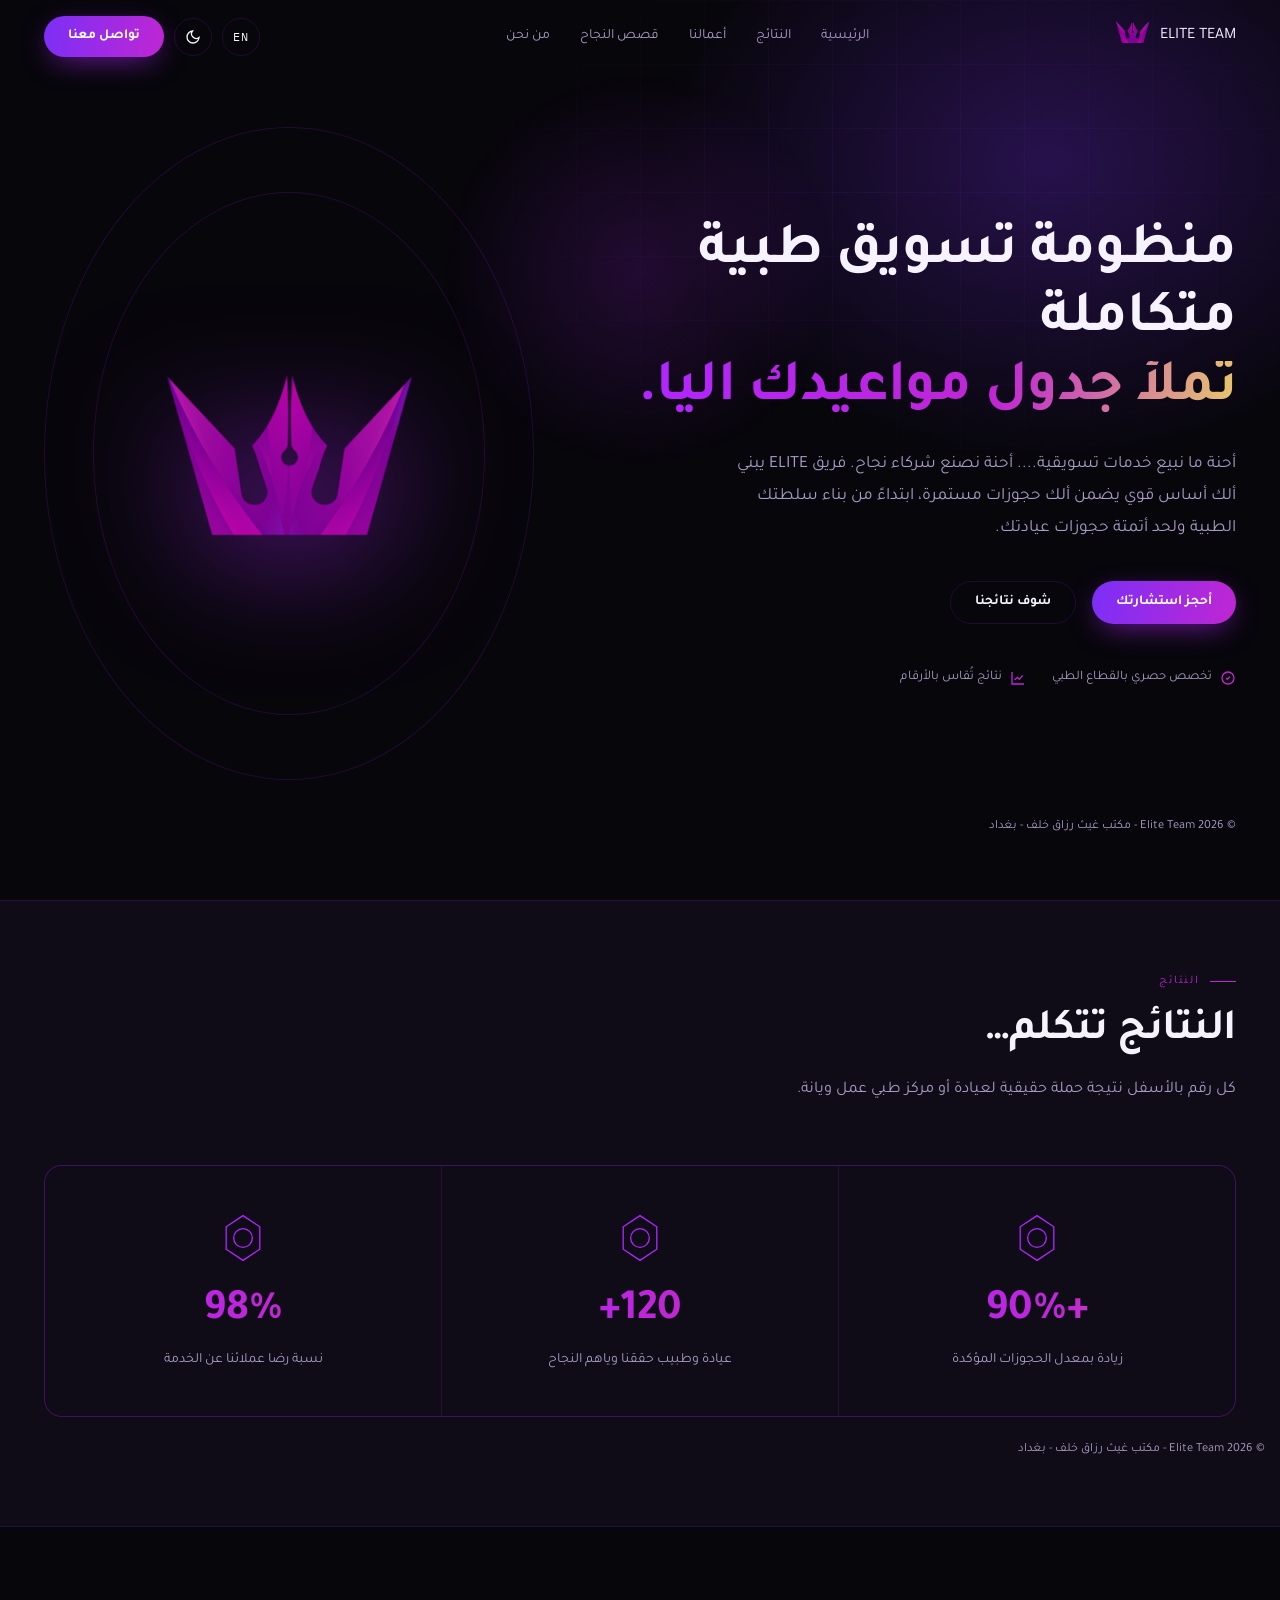
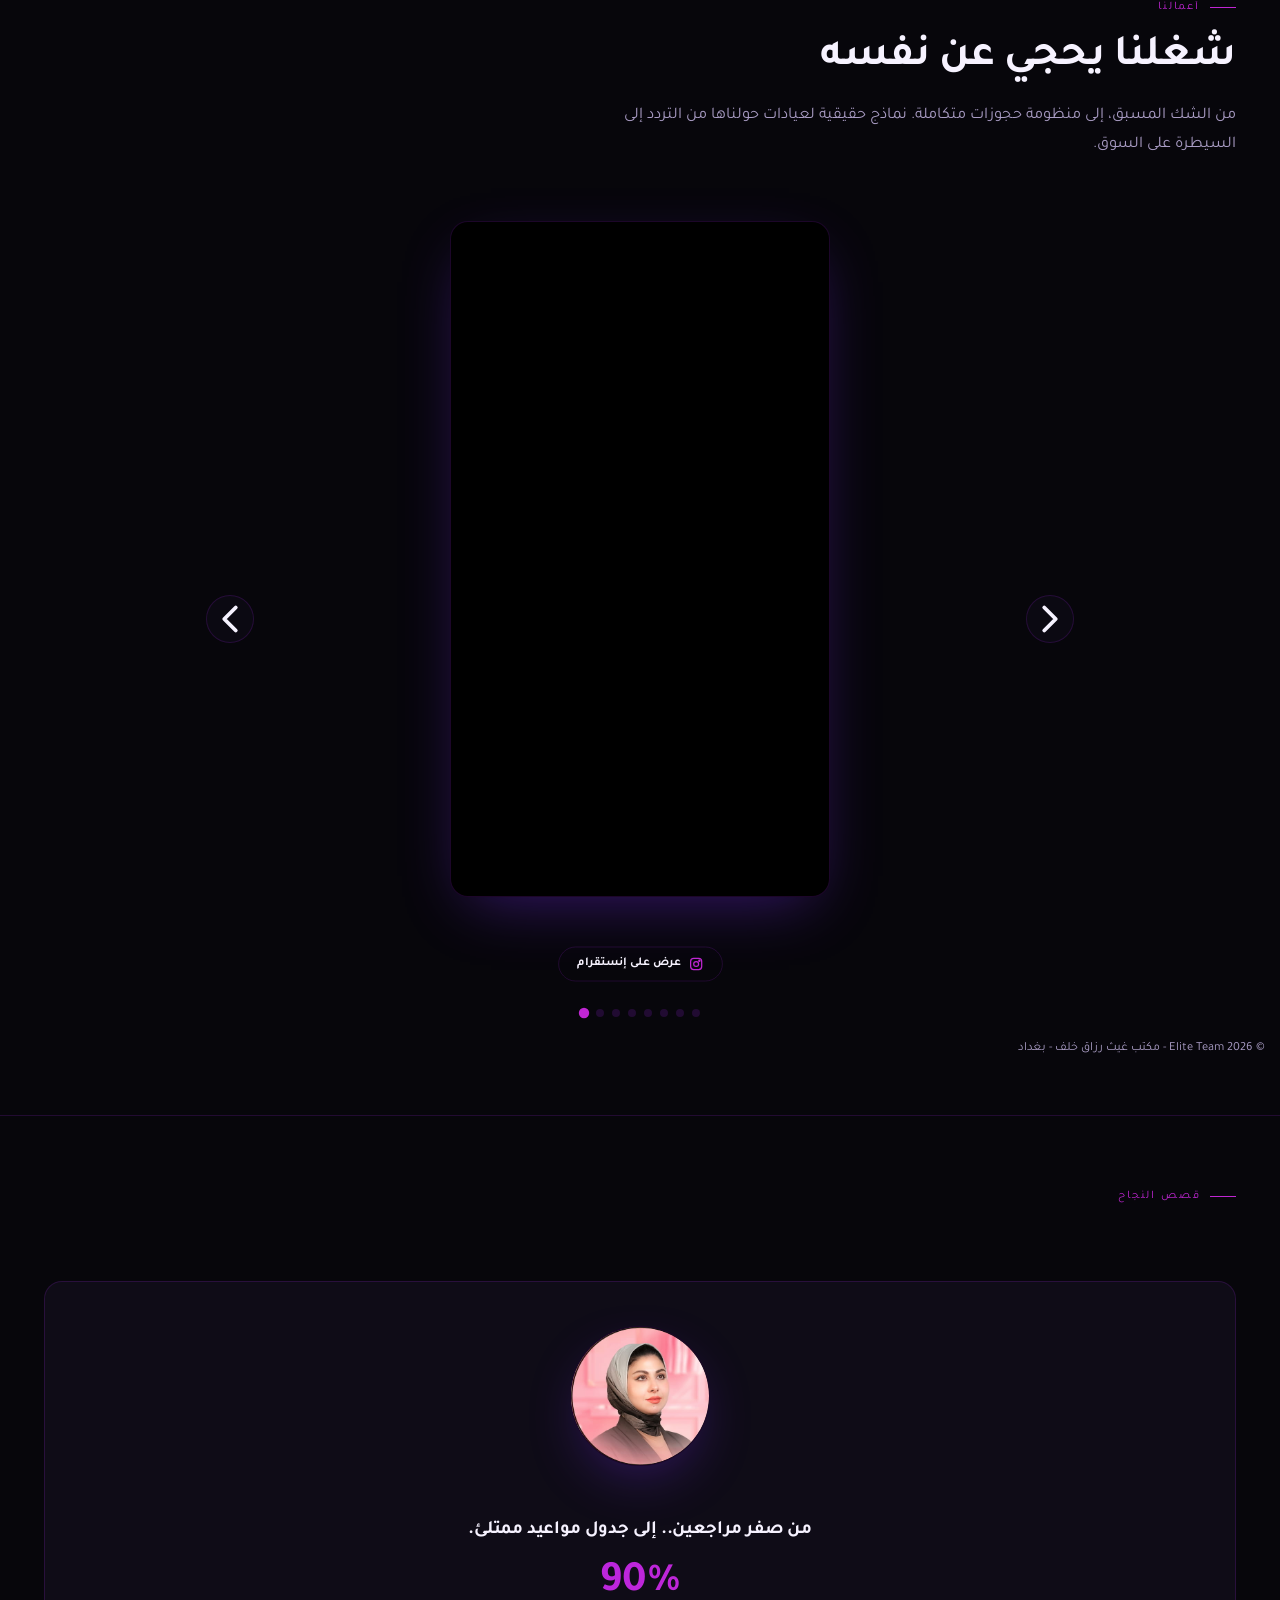
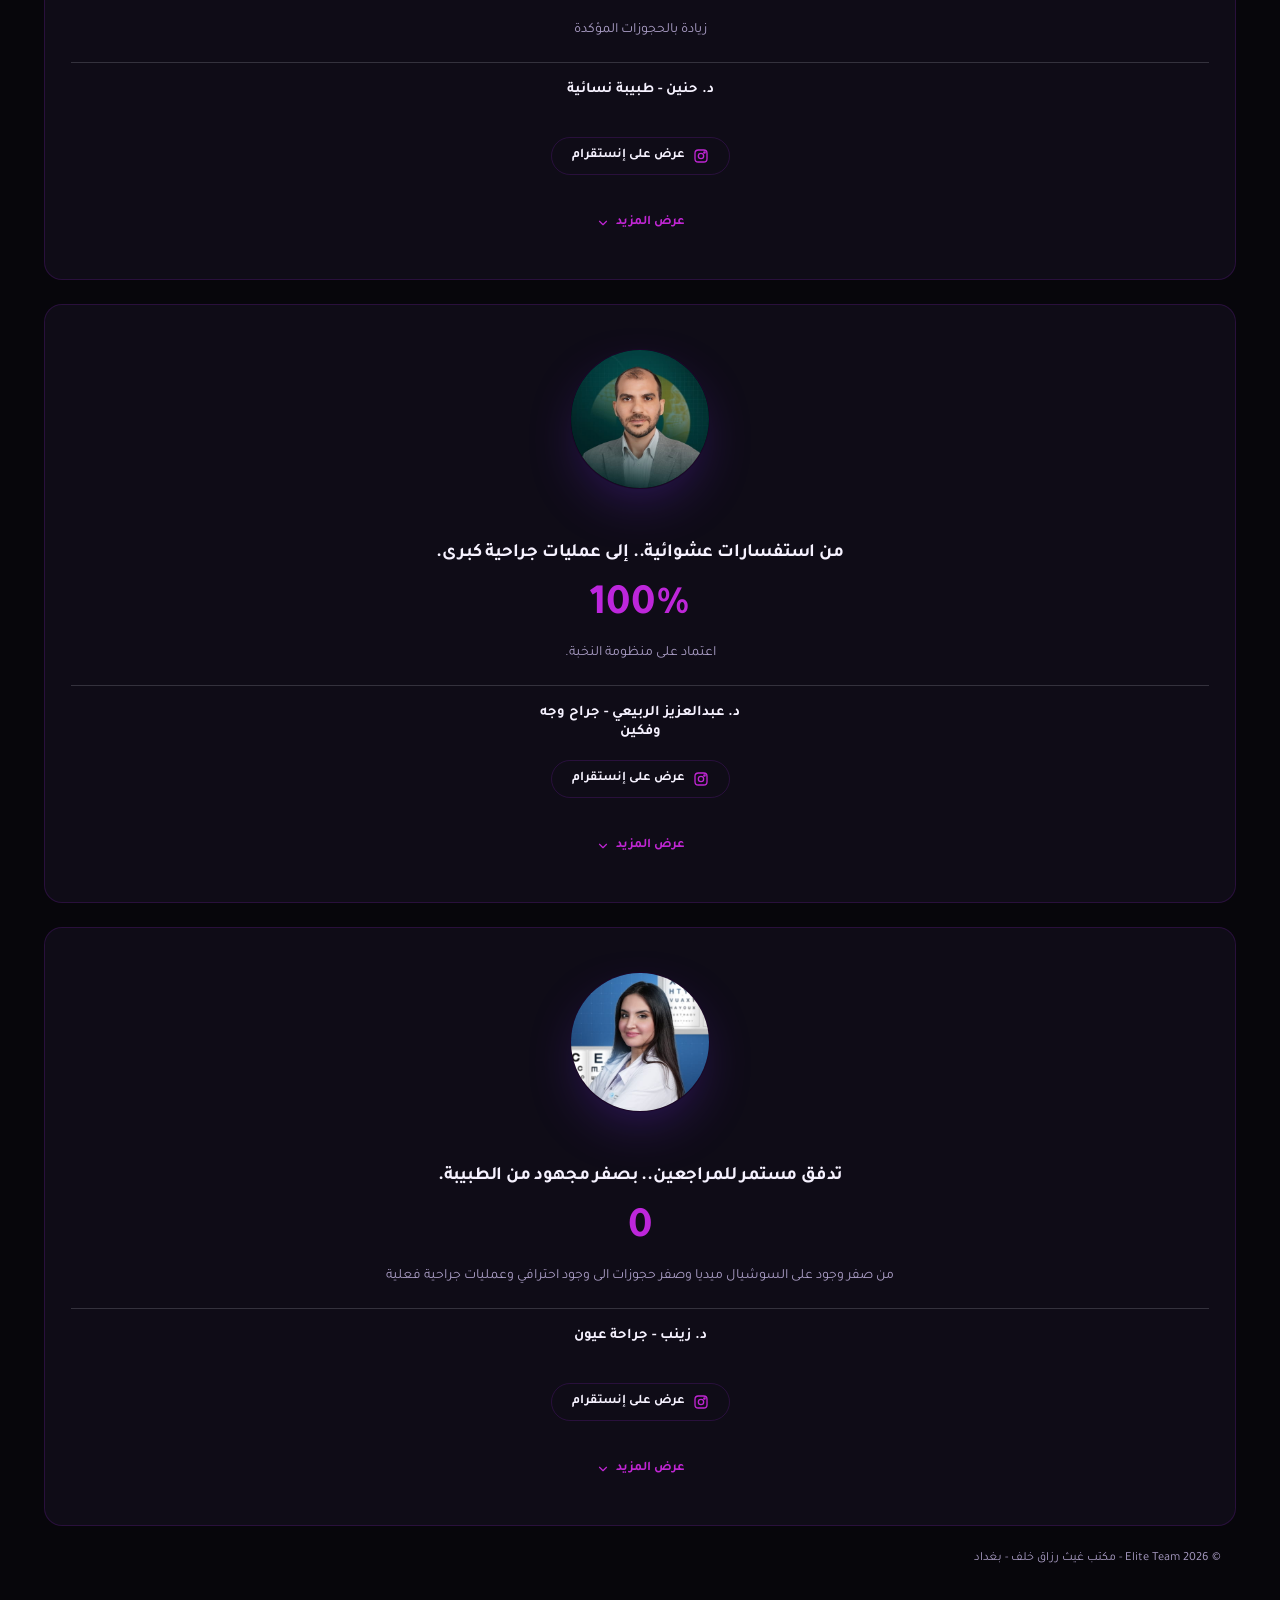
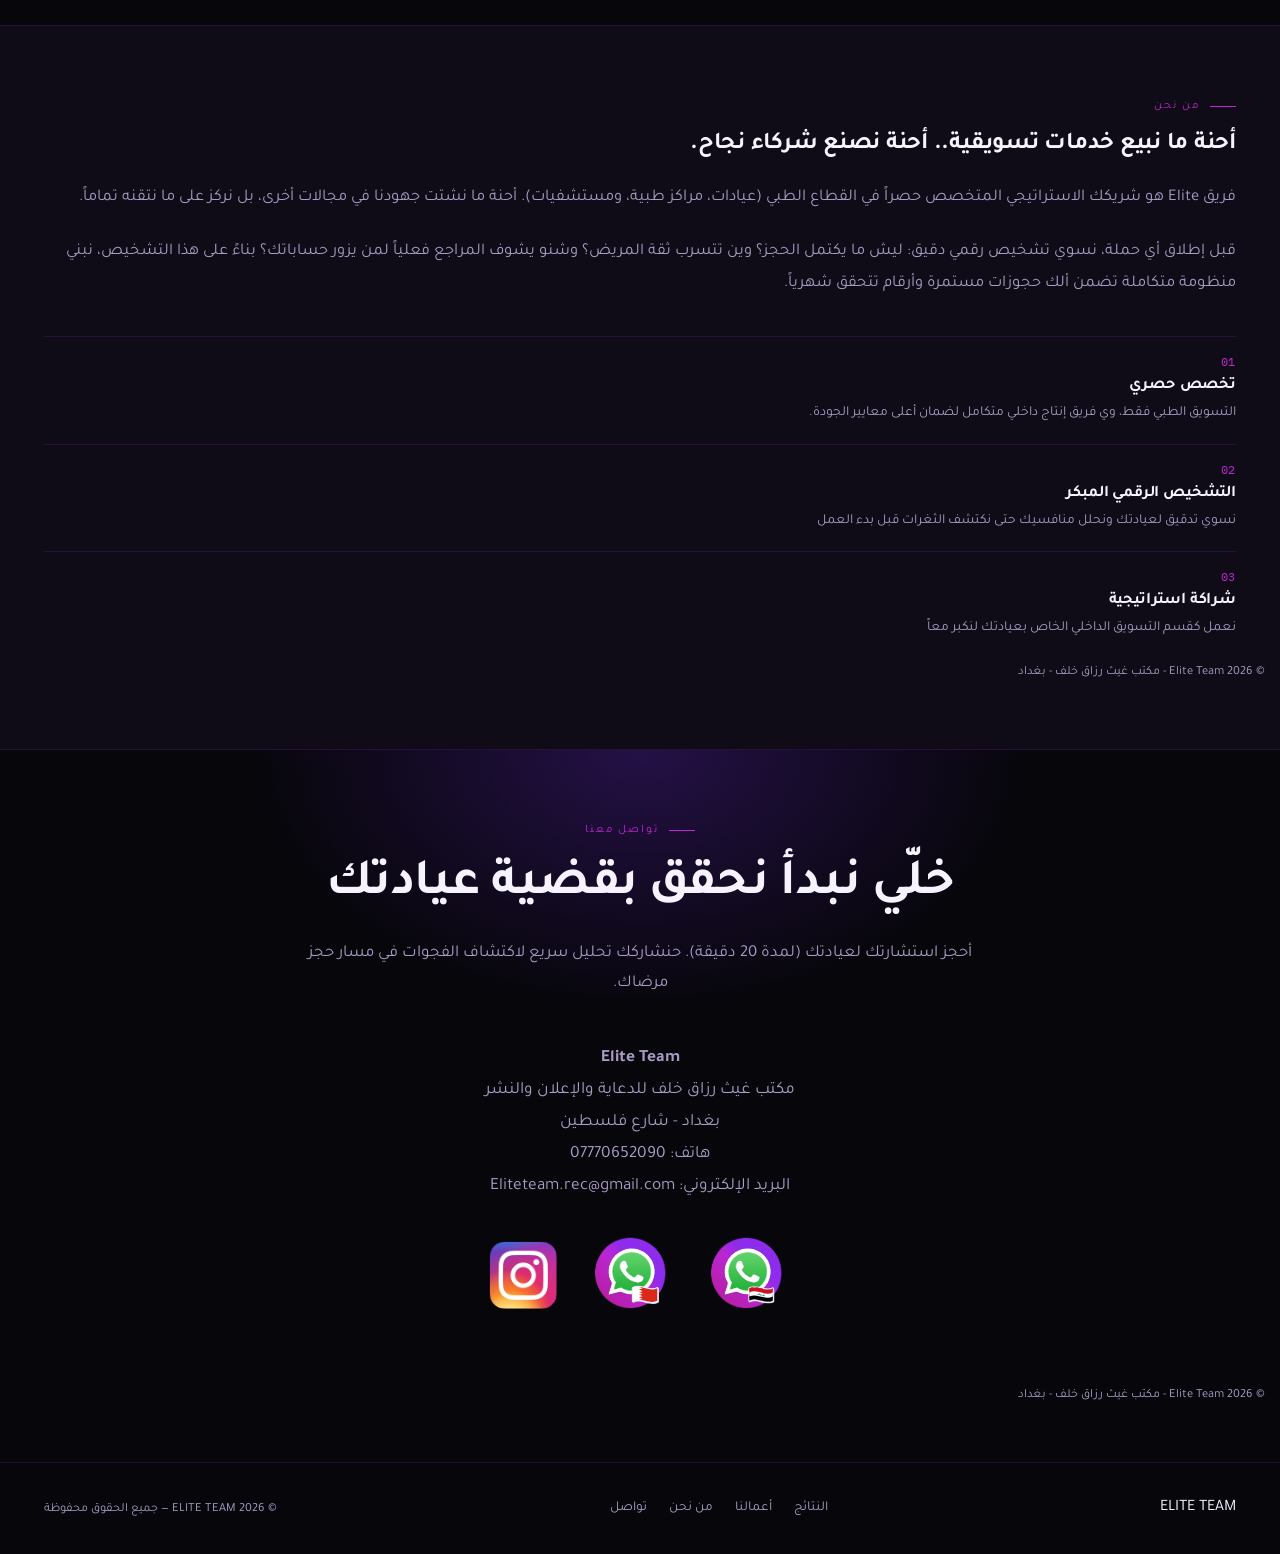
==== commit a194c913: "update" ====
--- a/index.html
+++ b/index.html
@@ -21,7 +21,7 @@
     />
     <meta property="og:title" content="ELITE — وكالة التسويق الطبي" />
 <meta property="og:description" content="ELITE — فريق متخصص حصراً بالتسويق للقطاع الطبي" />
-<meta property="og:image" content="https://eliteteami.com/images/logo.png" />
+<meta property="og:image" content="https://eliteteami.com/images/banner.png" />
 <meta property="og:url" content="https://eliteteami.com" />
 <meta property="og:type" content="website" />
 <meta property="og:locale" content="ar_AR" />
@@ -216,6 +216,7 @@
                 data-en="Results measured in numbers"
                 >نتائج تُقاس بالأرقام</span
               >
+
             </div>
           </div>
         </div>
@@ -226,7 +227,11 @@
 
           <img src="images/logo.png" alt="ELITE Logo" class="hero-crown" />
         </div>
+          <div class="footer-copy ">
+      © 2026 Elite Team - مكتب غيث رزاق خلف - بغداد</div>
+     
       </div>
+
     </section>
 
     <!-- ================= RESULTS ================= -->
@@ -329,7 +334,11 @@
             </div>
           </div>
         </div>
+      
       </div>
+        <div class="footer-copy copy">
+      © 2026 Elite Team - مكتب غيث رزاق خلف - بغداد</div>
+     
     </section>
 
     <!-- ================= WORK ================= -->
@@ -438,6 +447,9 @@
           </div>
         </div>
       </div>
+        <div class="footer-copy copy">
+      © 2026 Elite Team - مكتب غيث رزاق خلف - بغداد</div>
+     
     </section>
 
     <!-- ================= STORIES ================= -->
@@ -1092,6 +1104,9 @@
           </button>
         </div>
       </div>
+        <div class="footer-copy copy">
+      © 2026 Elite Team - مكتب غيث رزاق خلف - بغداد</div>
+     
     </section>
 
     <!-- ================= ABOUT ================= -->
@@ -1190,6 +1205,9 @@
           </div>
         </div>
       </div>
+        <div class="footer-copy copy">
+      © 2026 Elite Team - مكتب غيث رزاق خلف - بغداد</div>
+     
     </section>
 
     <!-- ================= CONTACT ================= -->
@@ -1213,6 +1231,42 @@
           أحجز استشارتك لعيادتك (لمدة 20 دقيقة). حنشاركك تحليل سريع لاكتشاف
           الفجوات في مسار حجز مرضاك.
         </p>
+
+        <div style="margin-bottom: 25px;">
+  <!-- Company Name -->
+  <p class="newsub">
+    <strong  data-ar="Elite Team" data-en="Elite Team">Elite Team</strong>
+  </p>
+
+  <!-- Office Name -->
+  <p class="newsub"
+    data-ar="مكتب غيث رزاق خلف للدعاية والإعلان والنشر" 
+    data-en="Ghaith Razzaq Khalaf Office for Advertising and Publishing">
+    مكتب غيث رزاق خلف للدعاية والإعلان والنشر
+  </p>
+
+  <!-- Address -->
+  <p 
+  class="newsub"
+    data-ar="بغداد - شارع فلسطين" 
+    data-en="Baghdad - Palestine Street">
+    بغداد - شارع فلسطين
+  </p>
+
+  <!-- Clickable Phone Number -->
+  <p class="newsub">
+    <span data-ar="هاتف: " data-en="Phone: ">هاتف: </span>
+    <!-- The "tel:" prefix opens the phone dialer -->
+    <a href="tel:+9647770652090" dir="ltr">07770652090</a>
+  </p>
+
+  <!-- Clickable Email -->
+  <p class="newsub">
+    <span data-ar="البريد الإلكتروني: " data-en="Email: ">البريد الإلكتروني: </span>
+    <!-- The "mailto:" prefix opens the user's email app -->
+    <a href="mailto:Eliteteam.rec@gmail.com">Eliteteam.rec@gmail.com</a>
+  </p>
+</div>
         <div class="contact-actions">
           <a href="https://wa.me/+9647770652090" class="contact-icon-link">
             <img
@@ -1240,6 +1294,9 @@
           </a>
         </div>
       </div>
+        <div class="footer-copy copy">
+      © 2026 Elite Team - مكتب غيث رزاق خلف - بغداد</div>
+     
     </section>
 
     <!-- ================= FOOTER ================= -->
--- a/style.css
+++ b/style.css
@@ -646,6 +646,12 @@
   max-width: 520px;
   line-height: 1.85;
   margin-bottom: 36px;
+}
+.newsub {
+  font-size: 1.08rem;
+  color: var(--lo);
+  line-height: 1.85;
+  text-align: center;
 }
 .hero-actions {
   display: flex;
@@ -1515,7 +1521,11 @@
   color: var(--lo);
   font-size: 0.78rem;
 }
-
+.copy {
+  margin-top: 25px;
+  margin-left: 15px;
+  margin-right: 15px;
+}
 /* ============ BACK TO TOP ============ */
 .to-top {
   position: fixed;
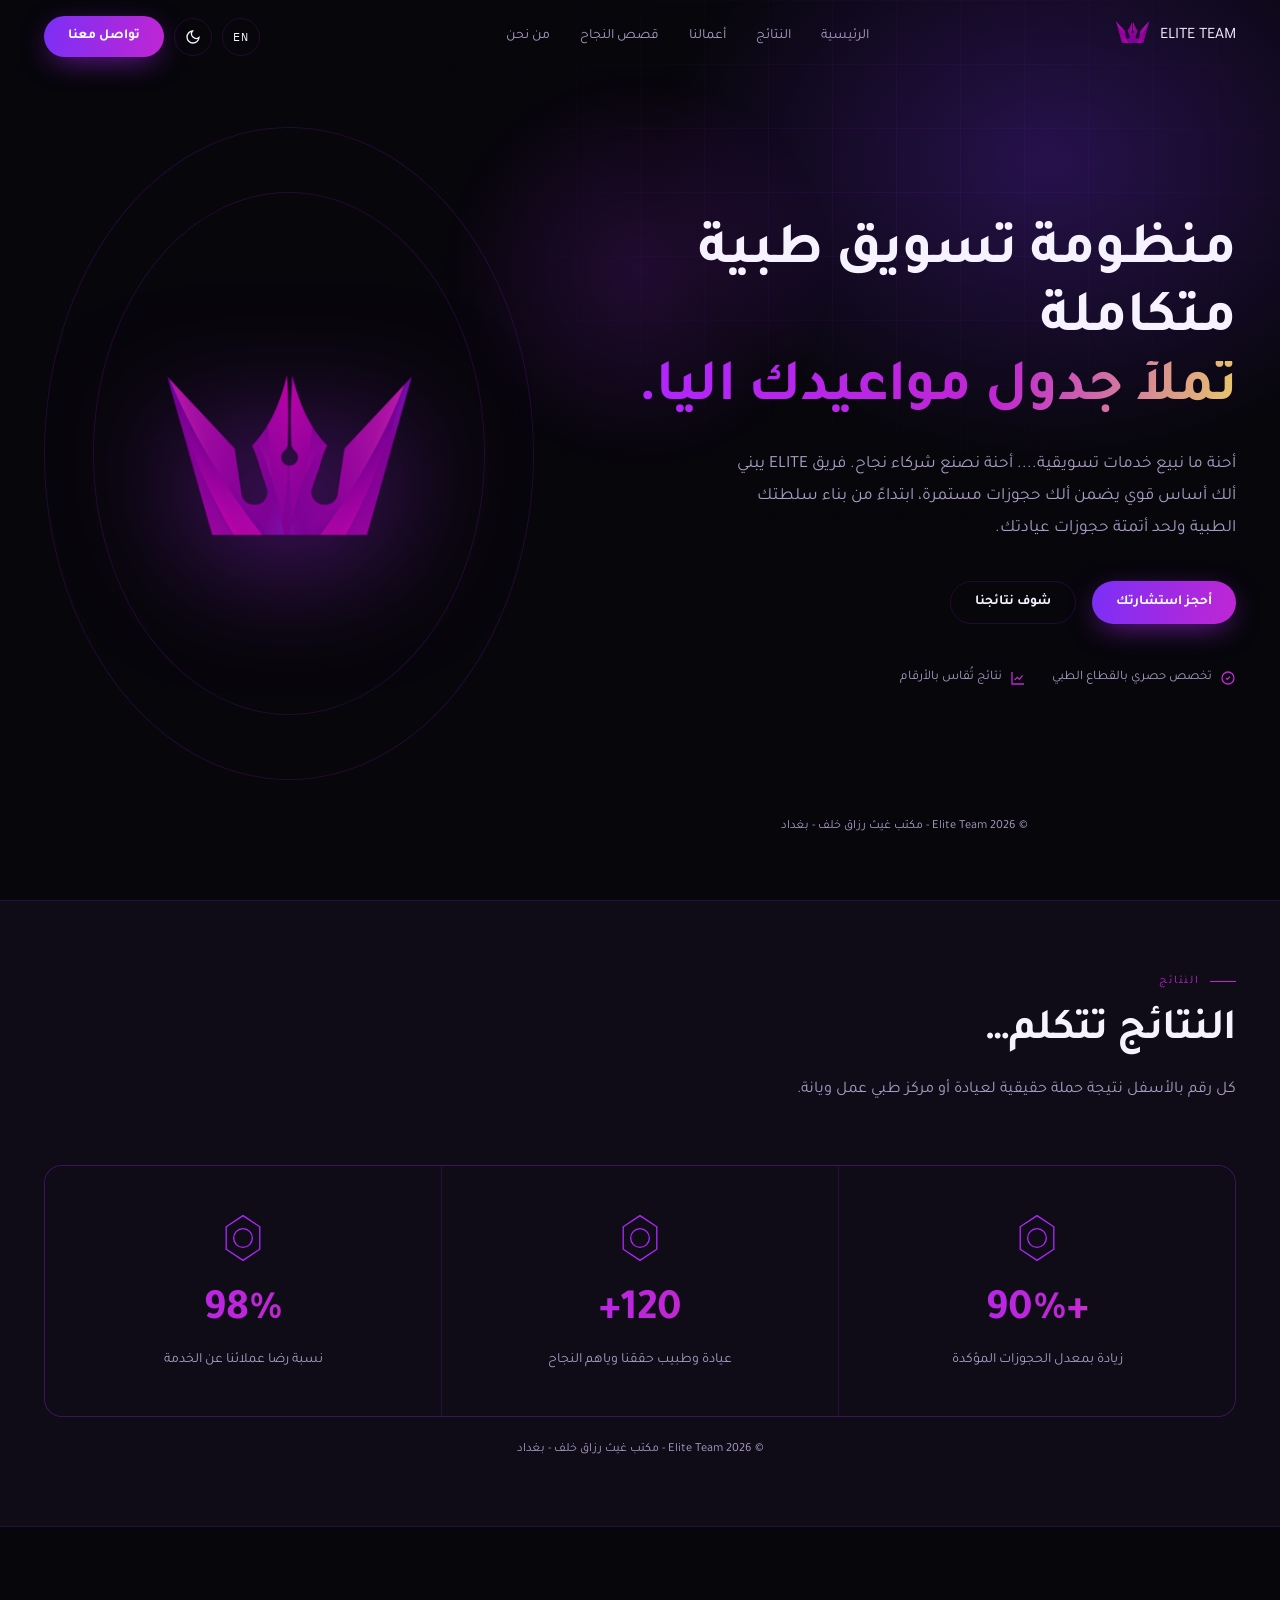
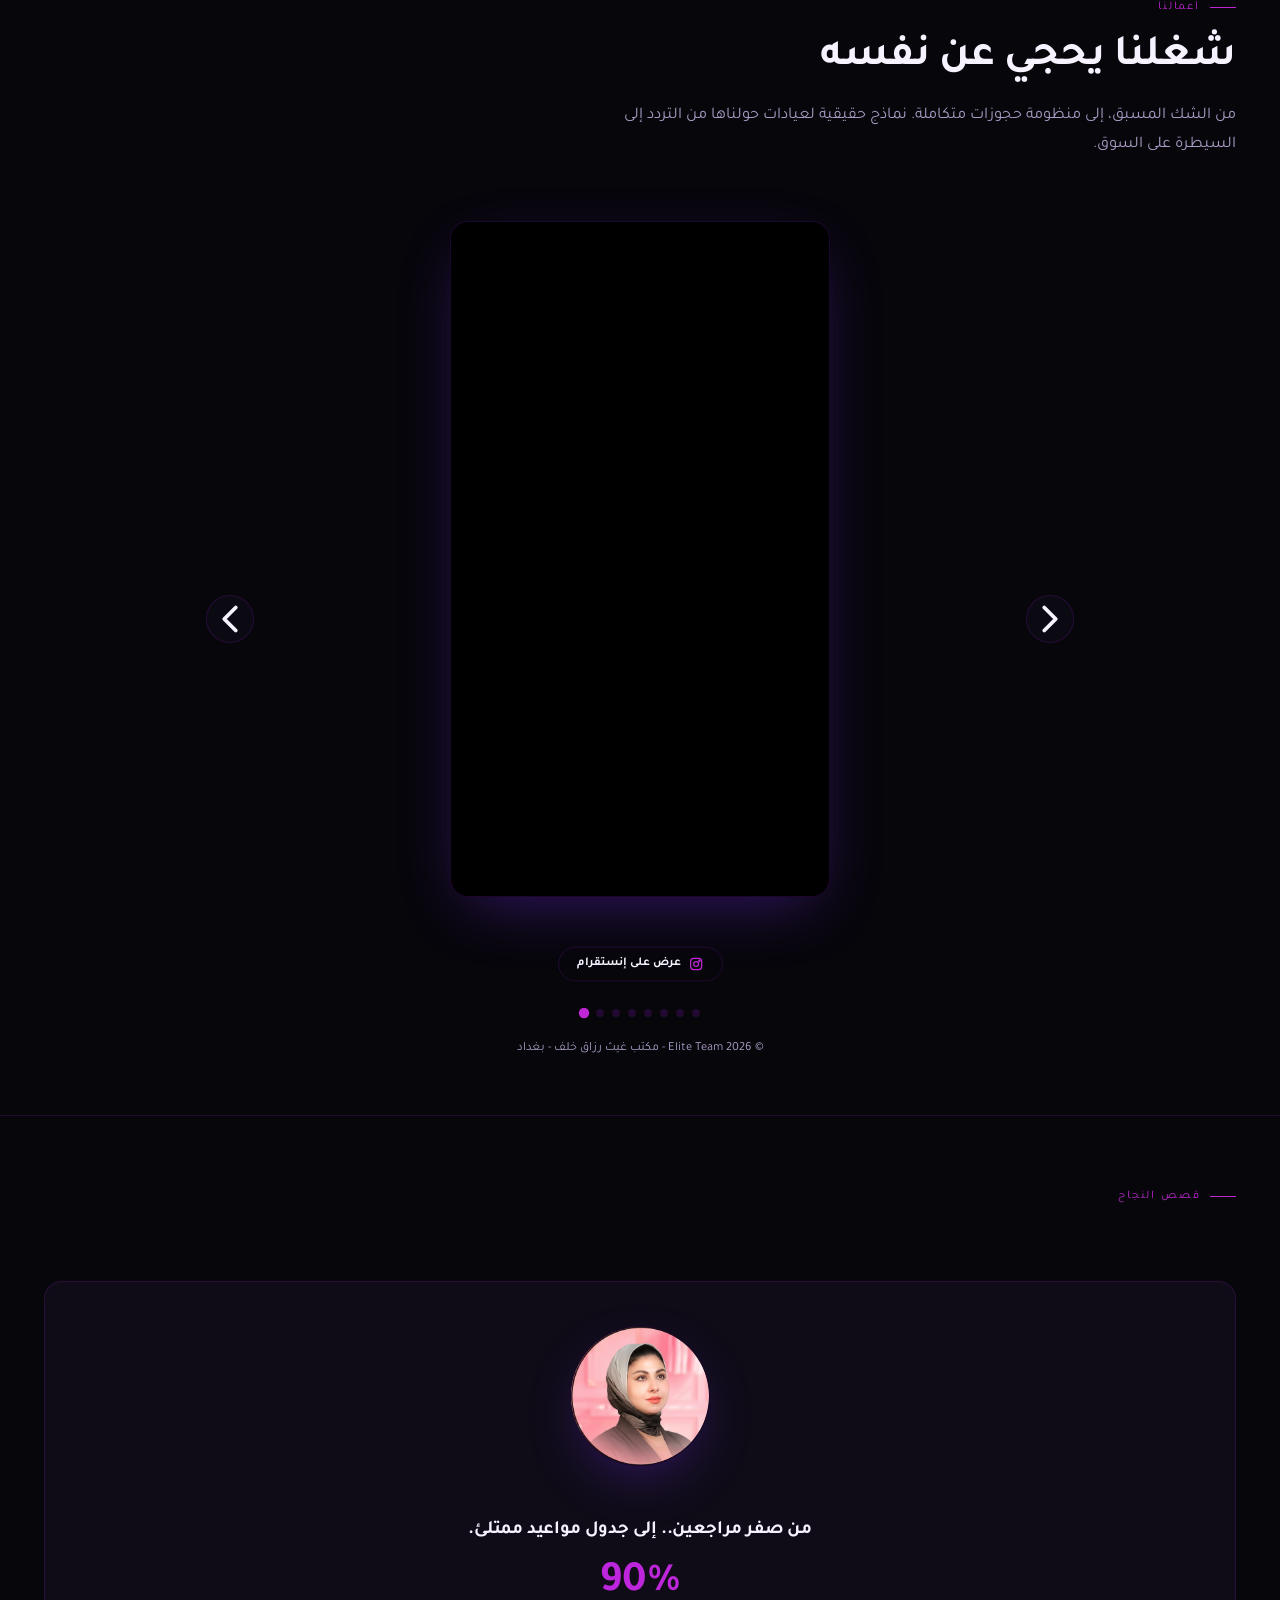
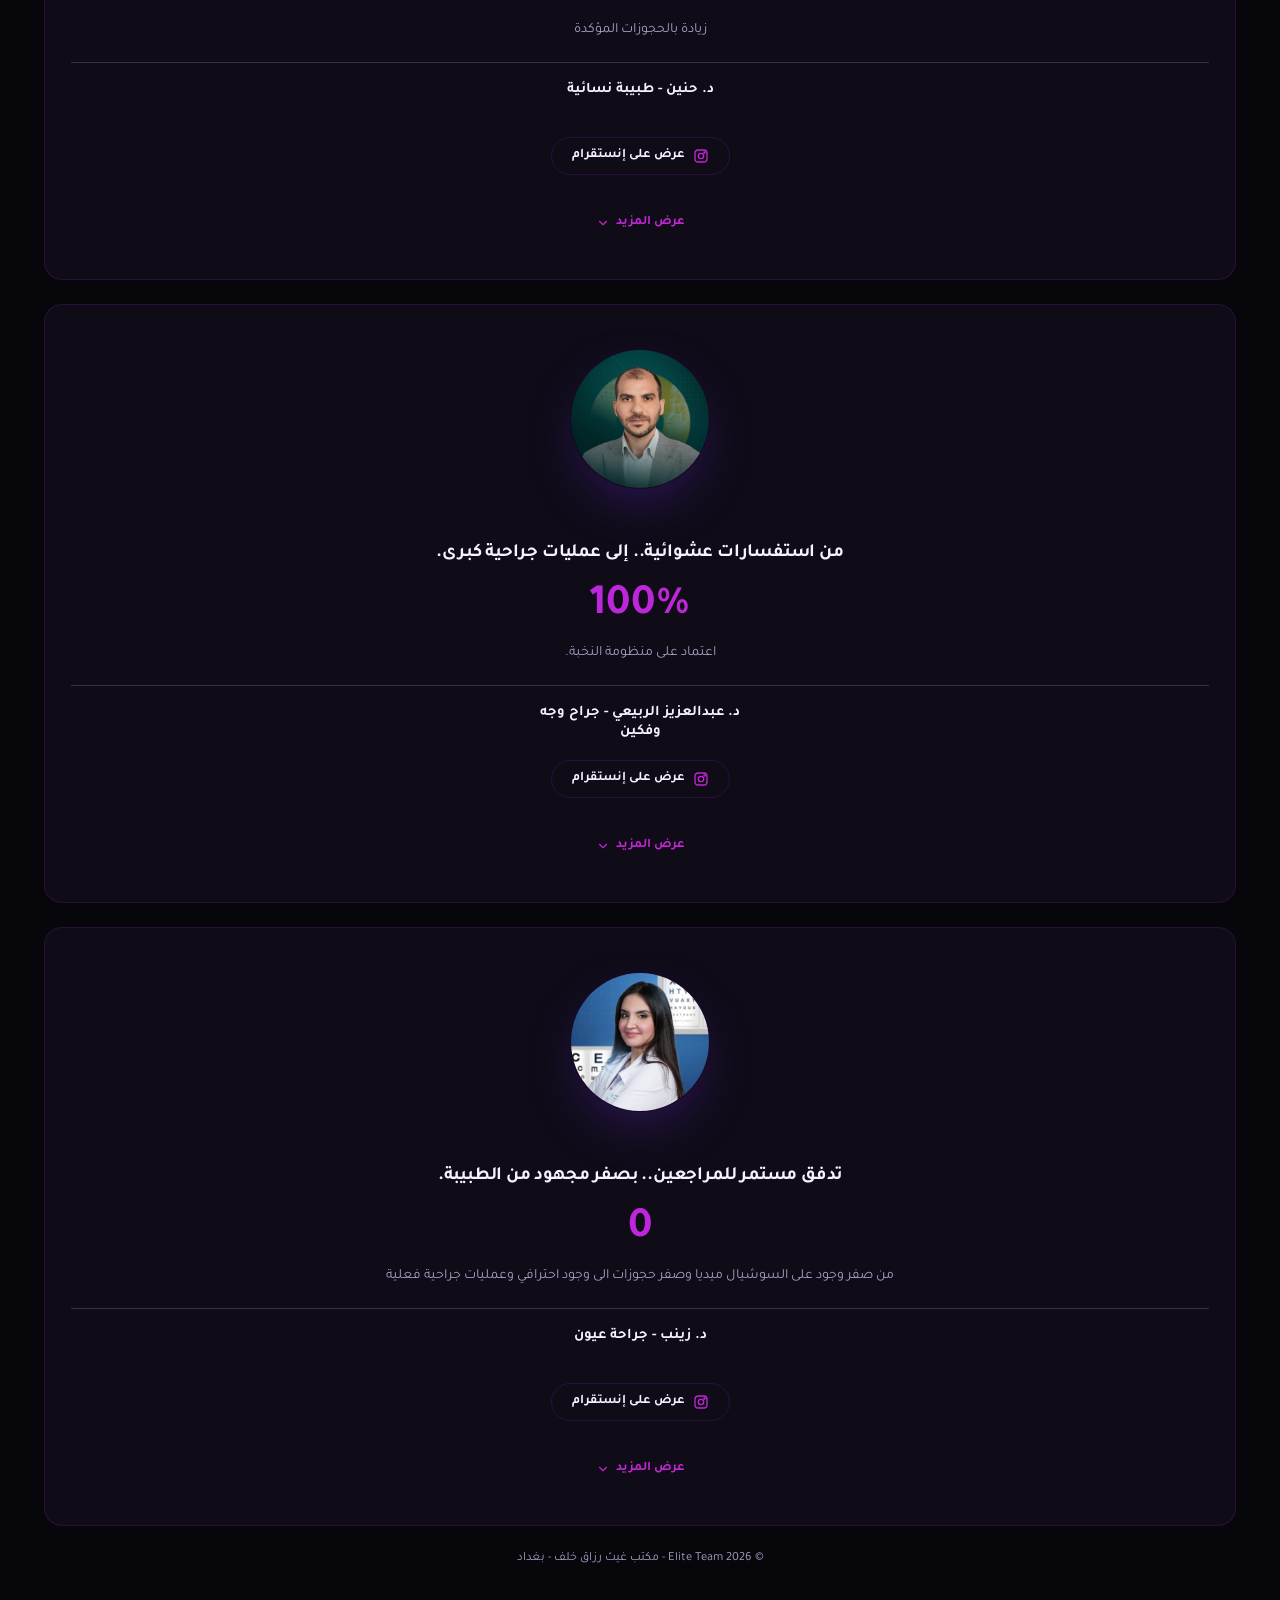
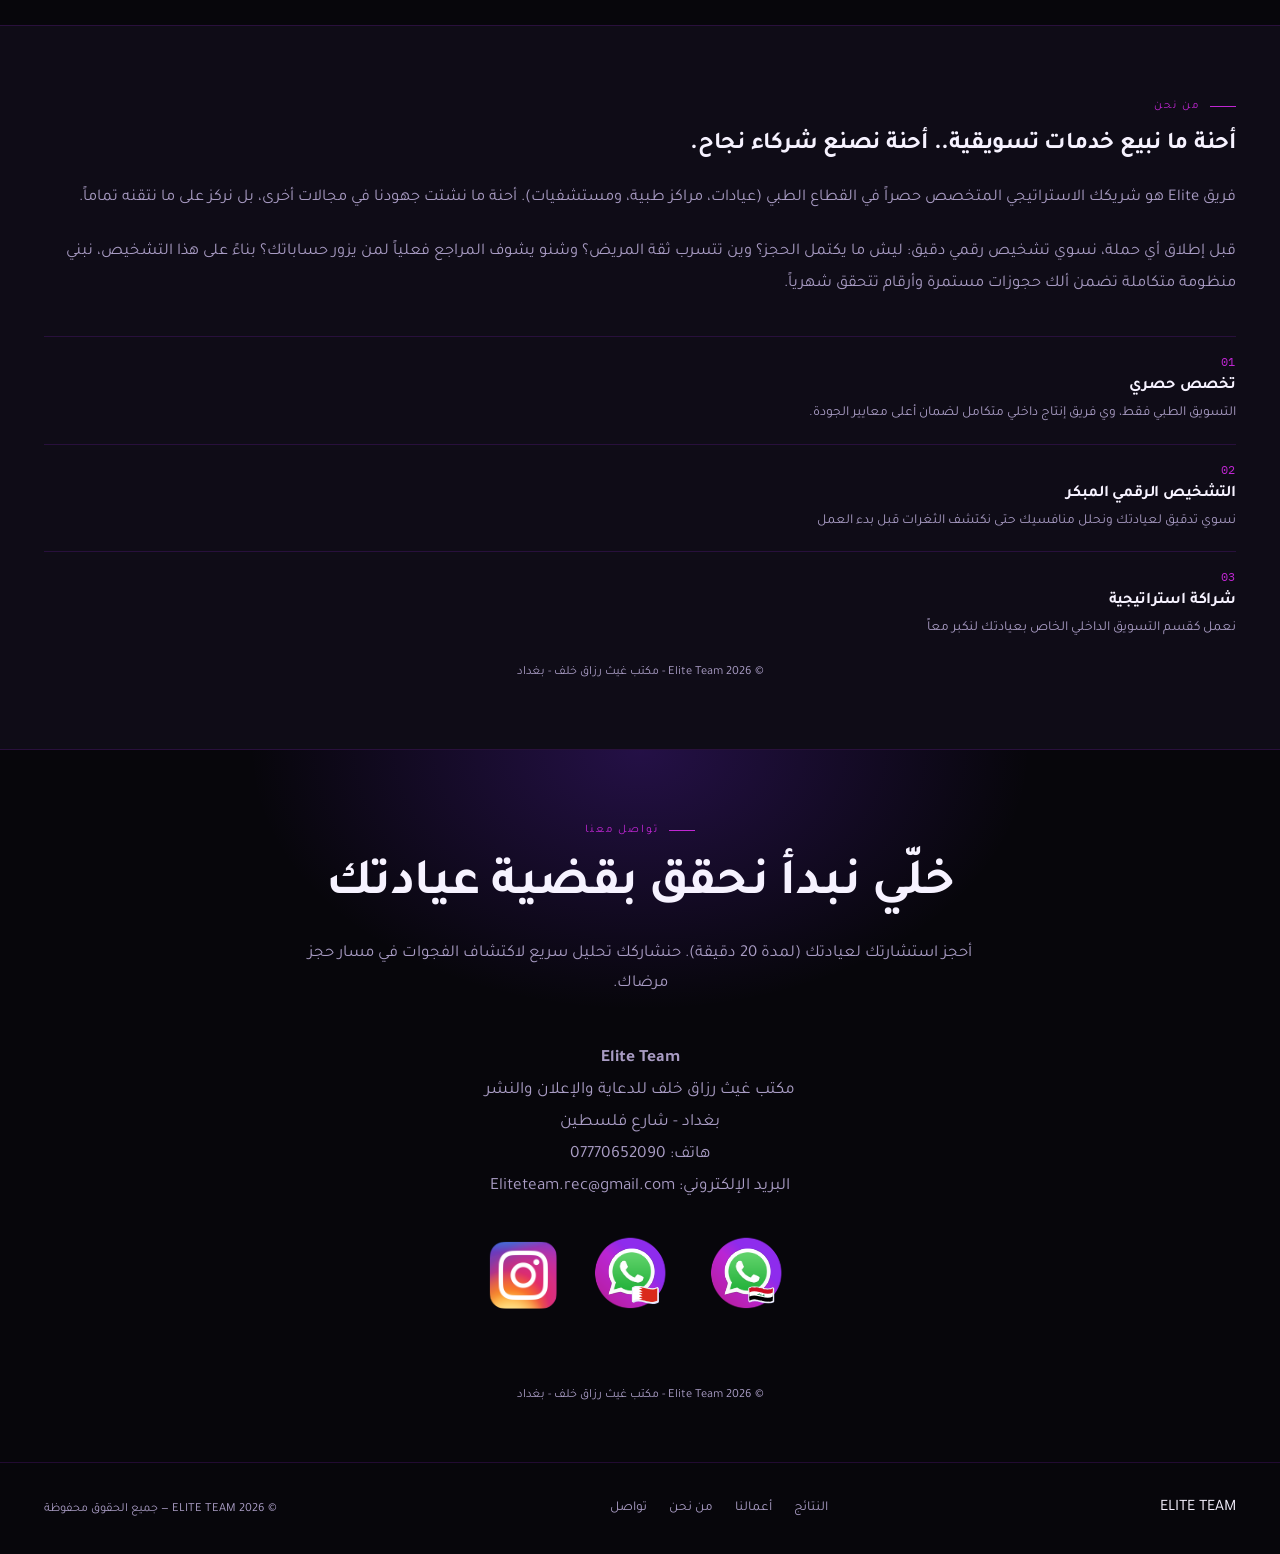
==== commit 9bb7785e: "update" ====
--- a/index.html
+++ b/index.html
@@ -227,7 +227,7 @@
 
           <img src="images/logo.png" alt="ELITE Logo" class="hero-crown" />
         </div>
-          <div class="footer-copy ">
+          <div class="footer-copy " style="text-align: center;">
       © 2026 Elite Team - مكتب غيث رزاق خلف - بغداد</div>
      
       </div>
--- a/style.css
+++ b/style.css
@@ -1525,6 +1525,7 @@
   margin-top: 25px;
   margin-left: 15px;
   margin-right: 15px;
+  text-align: center;
 }
 /* ============ BACK TO TOP ============ */
 .to-top {
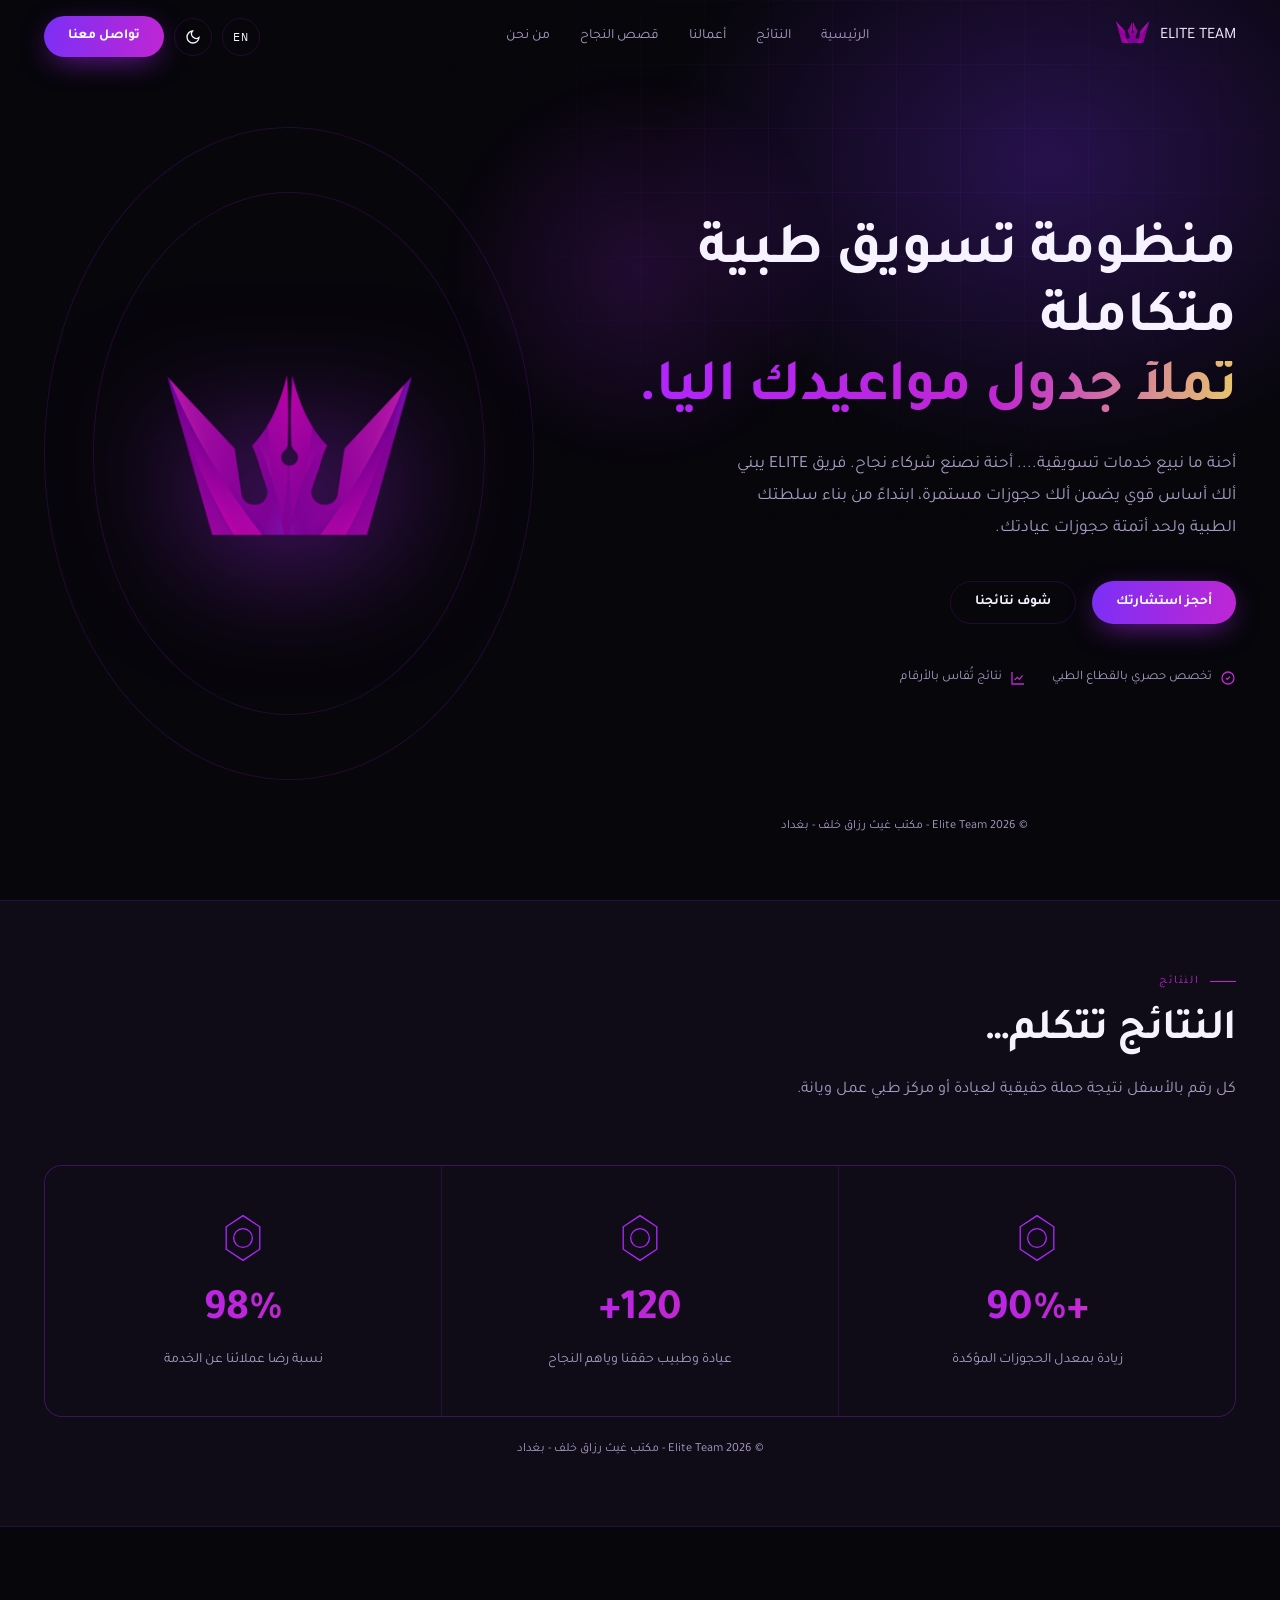
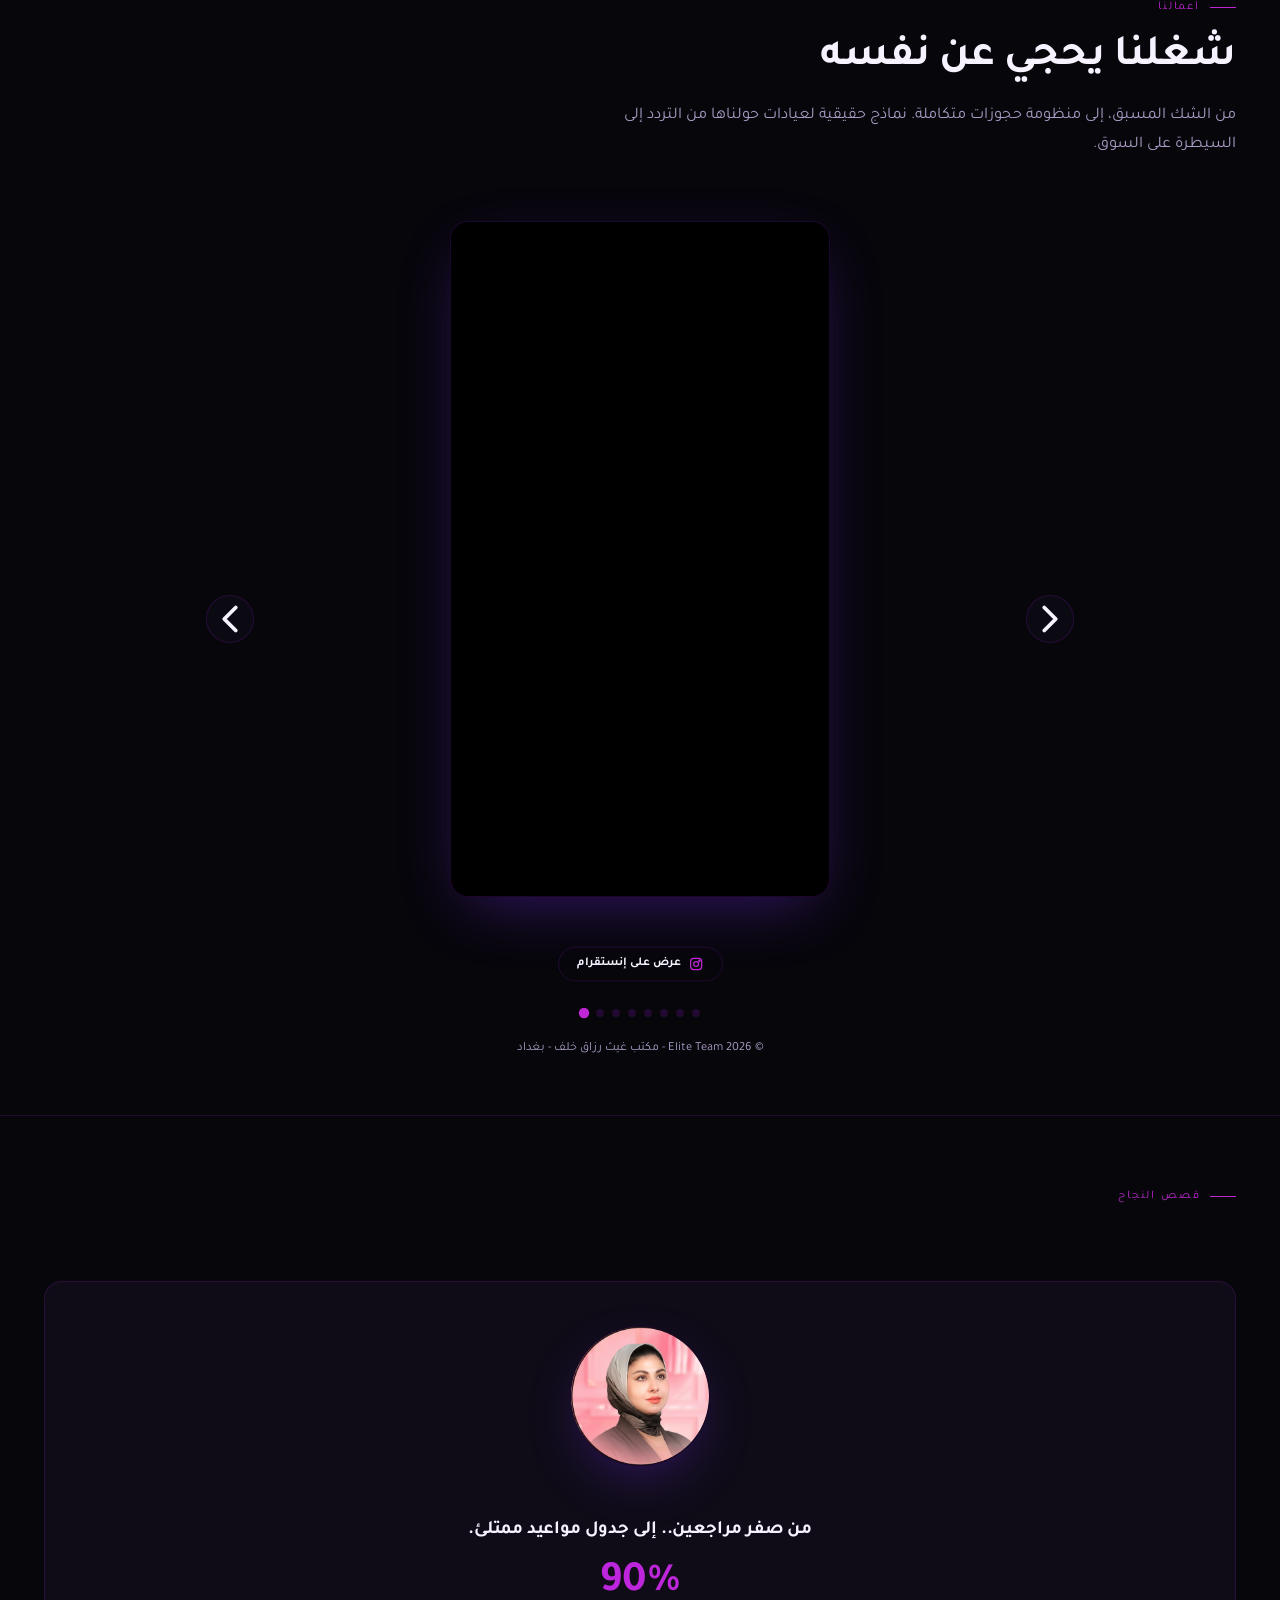
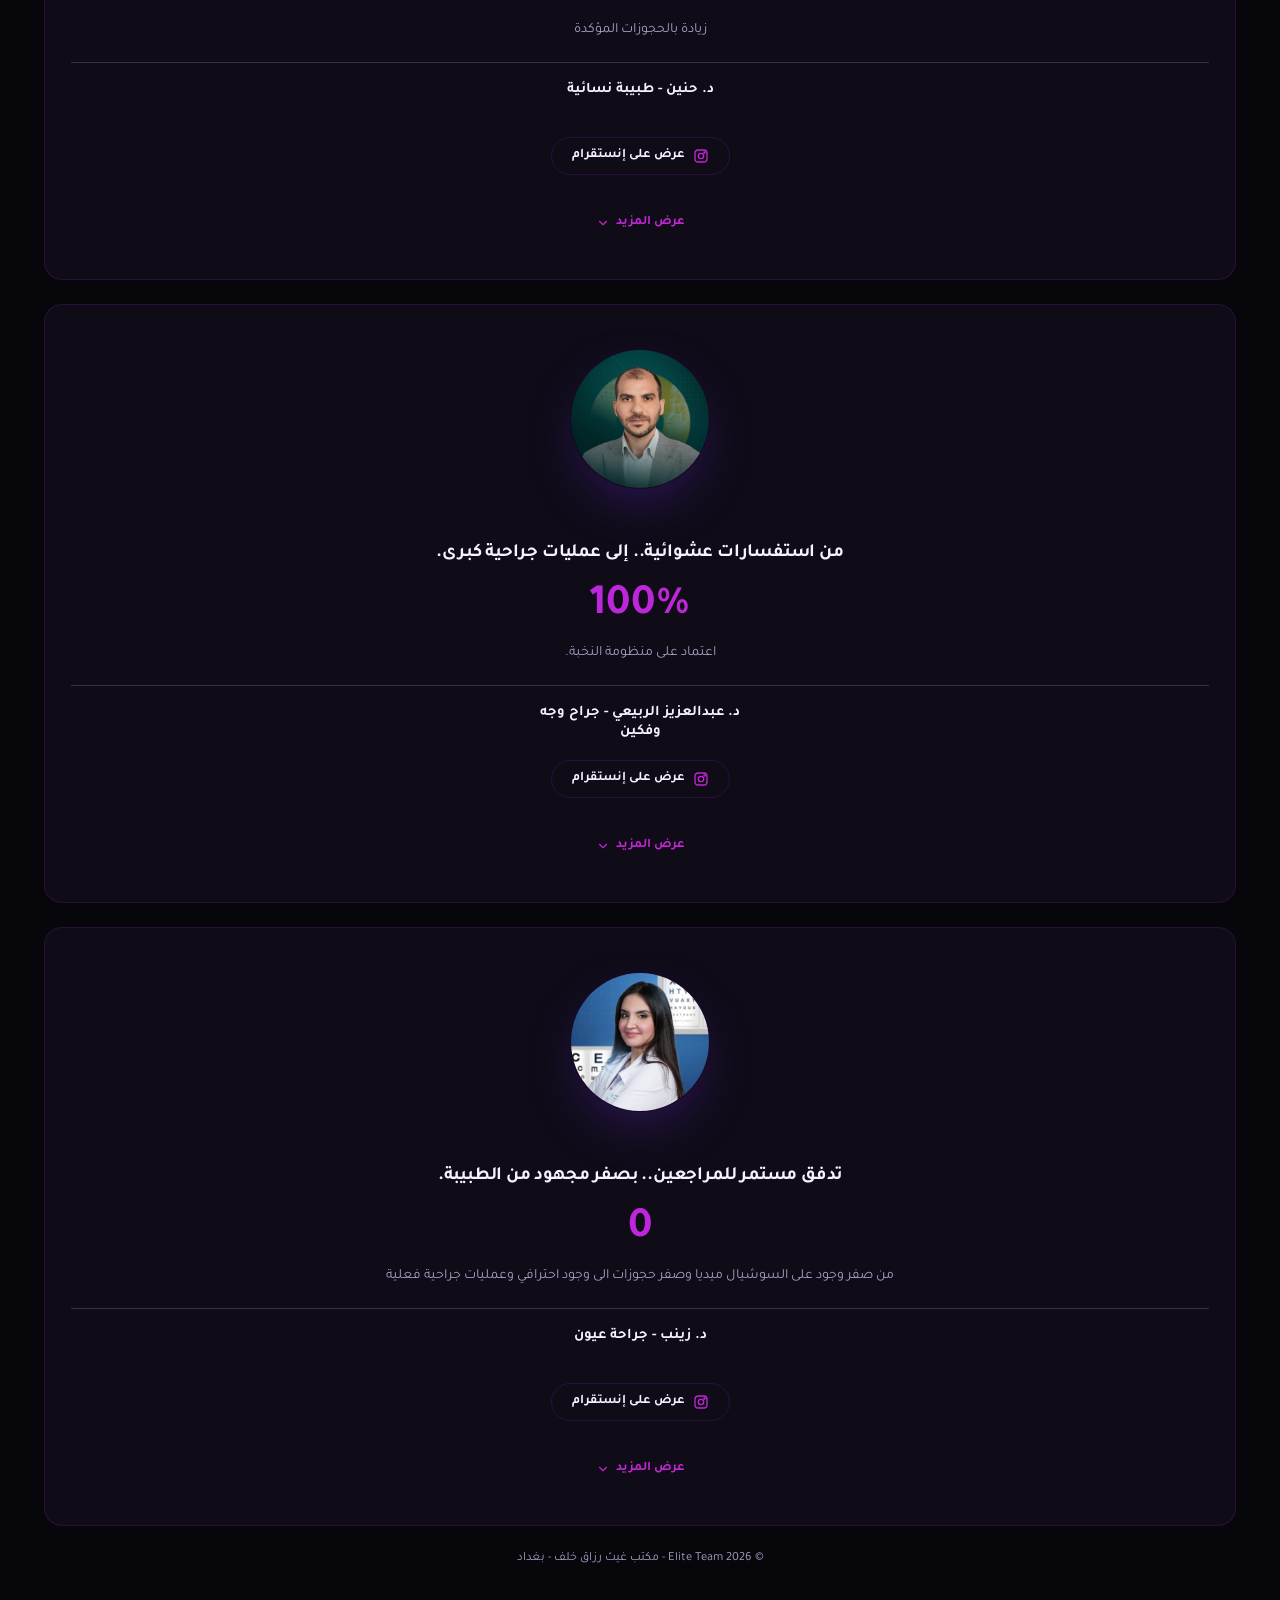
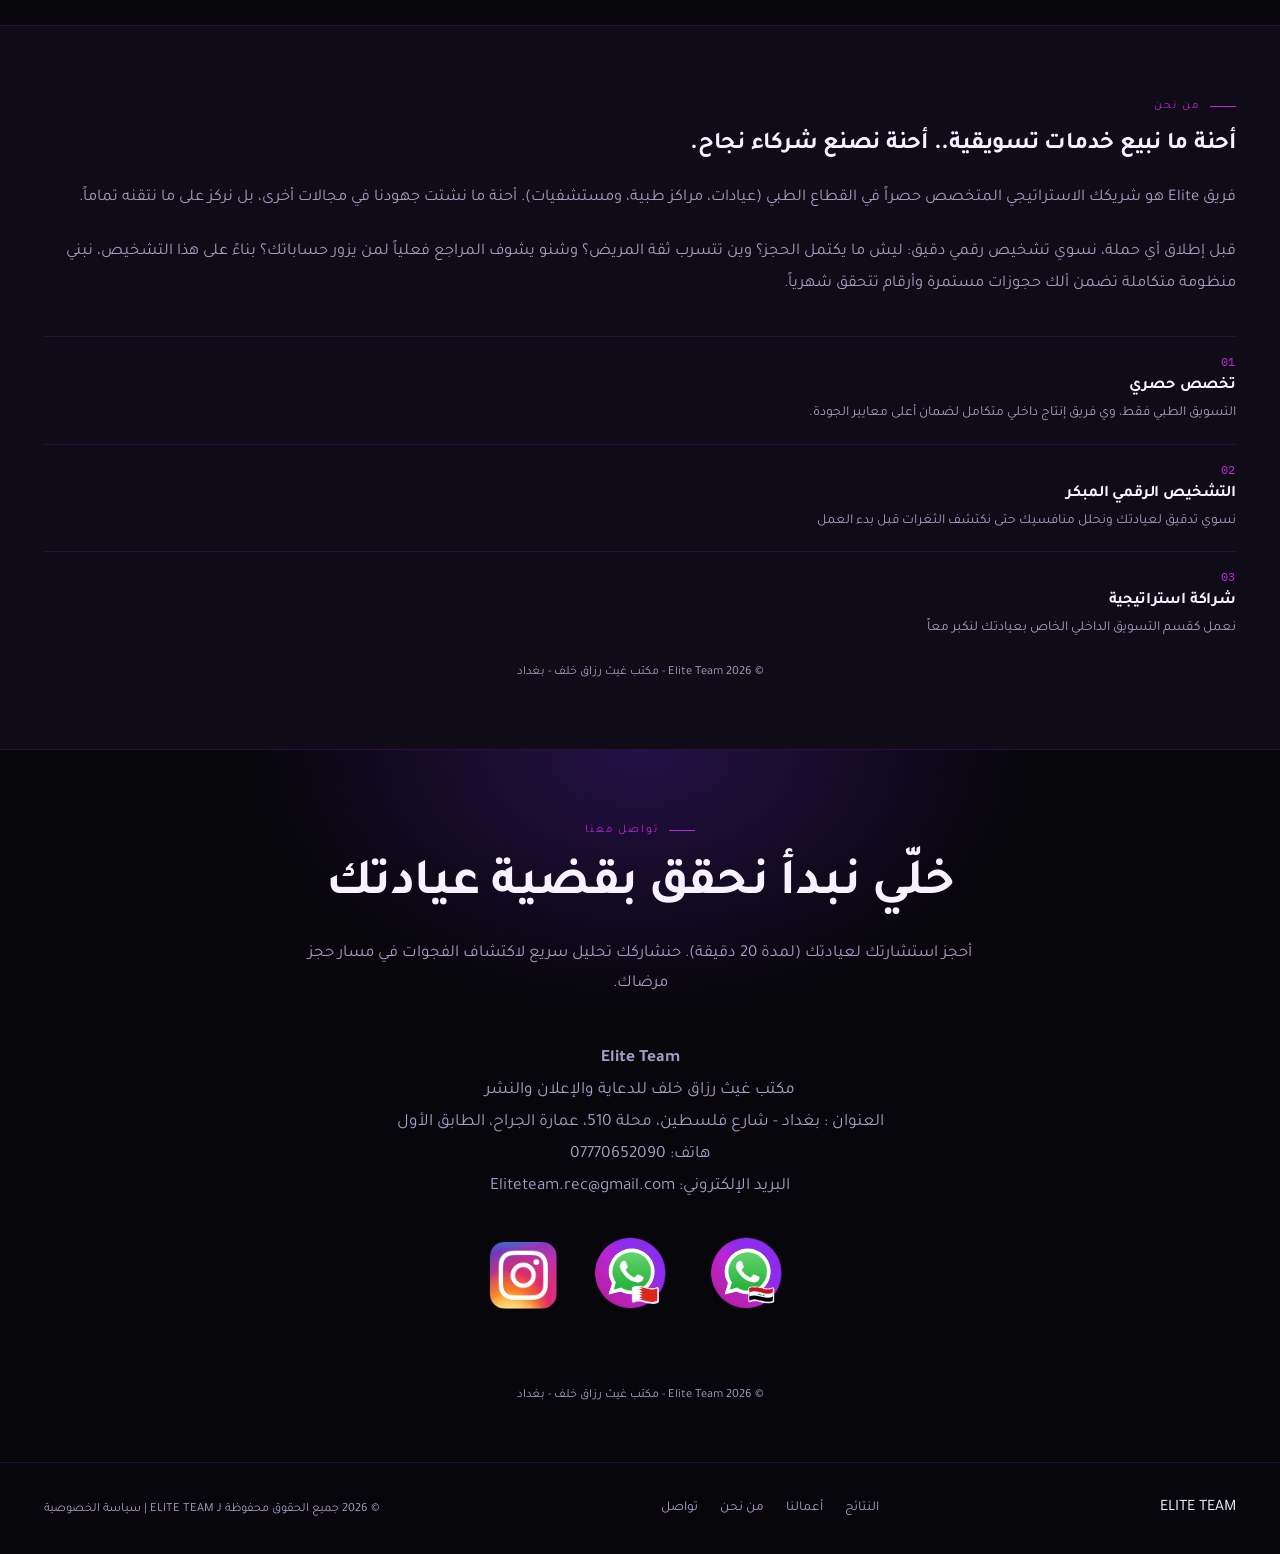
==== commit 362922a3: "update" ====
--- a/index.html
+++ b/index.html
@@ -1248,9 +1248,9 @@
   <!-- Address -->
   <p 
   class="newsub"
-    data-ar="بغداد - شارع فلسطين" 
-    data-en="Baghdad - Palestine Street">
-    بغداد - شارع فلسطين
+    data-ar="العنوان : بغداد - شارع فلسطين، محلة 510، عمارة الجراح، الطابق الأول" 
+    data-en="Address: Baghdad - Palestine Street, Mahalla 510, Al-Jarrah Building, First Floor">
+   العنوان : بغداد - شارع فلسطين، محلة 510، عمارة الجراح، الطابق الأول
   </p>
 
   <!-- Clickable Phone Number -->
@@ -1295,7 +1295,7 @@
         </div>
       </div>
         <div class="footer-copy copy">
-      © 2026 Elite Team - مكتب غيث رزاق خلف - بغداد</div>
+      © 2026 Elite Team - مكتب غيث رزاق خلف - بغداد </div>
      
     </section>
 
@@ -1311,14 +1311,31 @@
           <a href="#about" data-ar="من نحن" data-en="About">من نحن</a>
           <a href="#contact" data-ar="تواصل" data-en="Contact">تواصل</a>
         </div>
-        <div
+      
+      <!-- <div
           class="footer-copy"
           data-ar="© 2026 ELITE TEAM — جميع الحقوق محفوظة"
           data-en="© 2026 ELITE TEAM — All rights reserved"
         >
           © 2026 ELITE TEAM — جميع الحقوق محفوظة
-        </div>
-      </div>
+        
+        </div>
+        <div class="footer-copy footer-links" data-ar="سياسة الخصوصية" data-en="Privacy">
+   <br>  <a href="privacy/index.html">سياسة الخصوصية</a>
+      </div> -->
+
+
+      <div class="footer-copy">
+  <span data-ar="© 2026 جميع الحقوق محفوظة لـ" data-en="© 2026 All rights reserved to">
+    © 2026 جميع الحقوق محفوظة لـ
+  </span>
+  <bdi class="brand-name">ELITE TEAM</bdi>
+  <span class="footer-divider">|</span>
+  <a href="privacy/index.html" class="footer-privacy-link" data-ar="سياسة الخصوصية" data-en="Privacy Policy">
+    سياسة الخصوصية
+  </a>
+</div>
+      
     </footer>
 
     <button
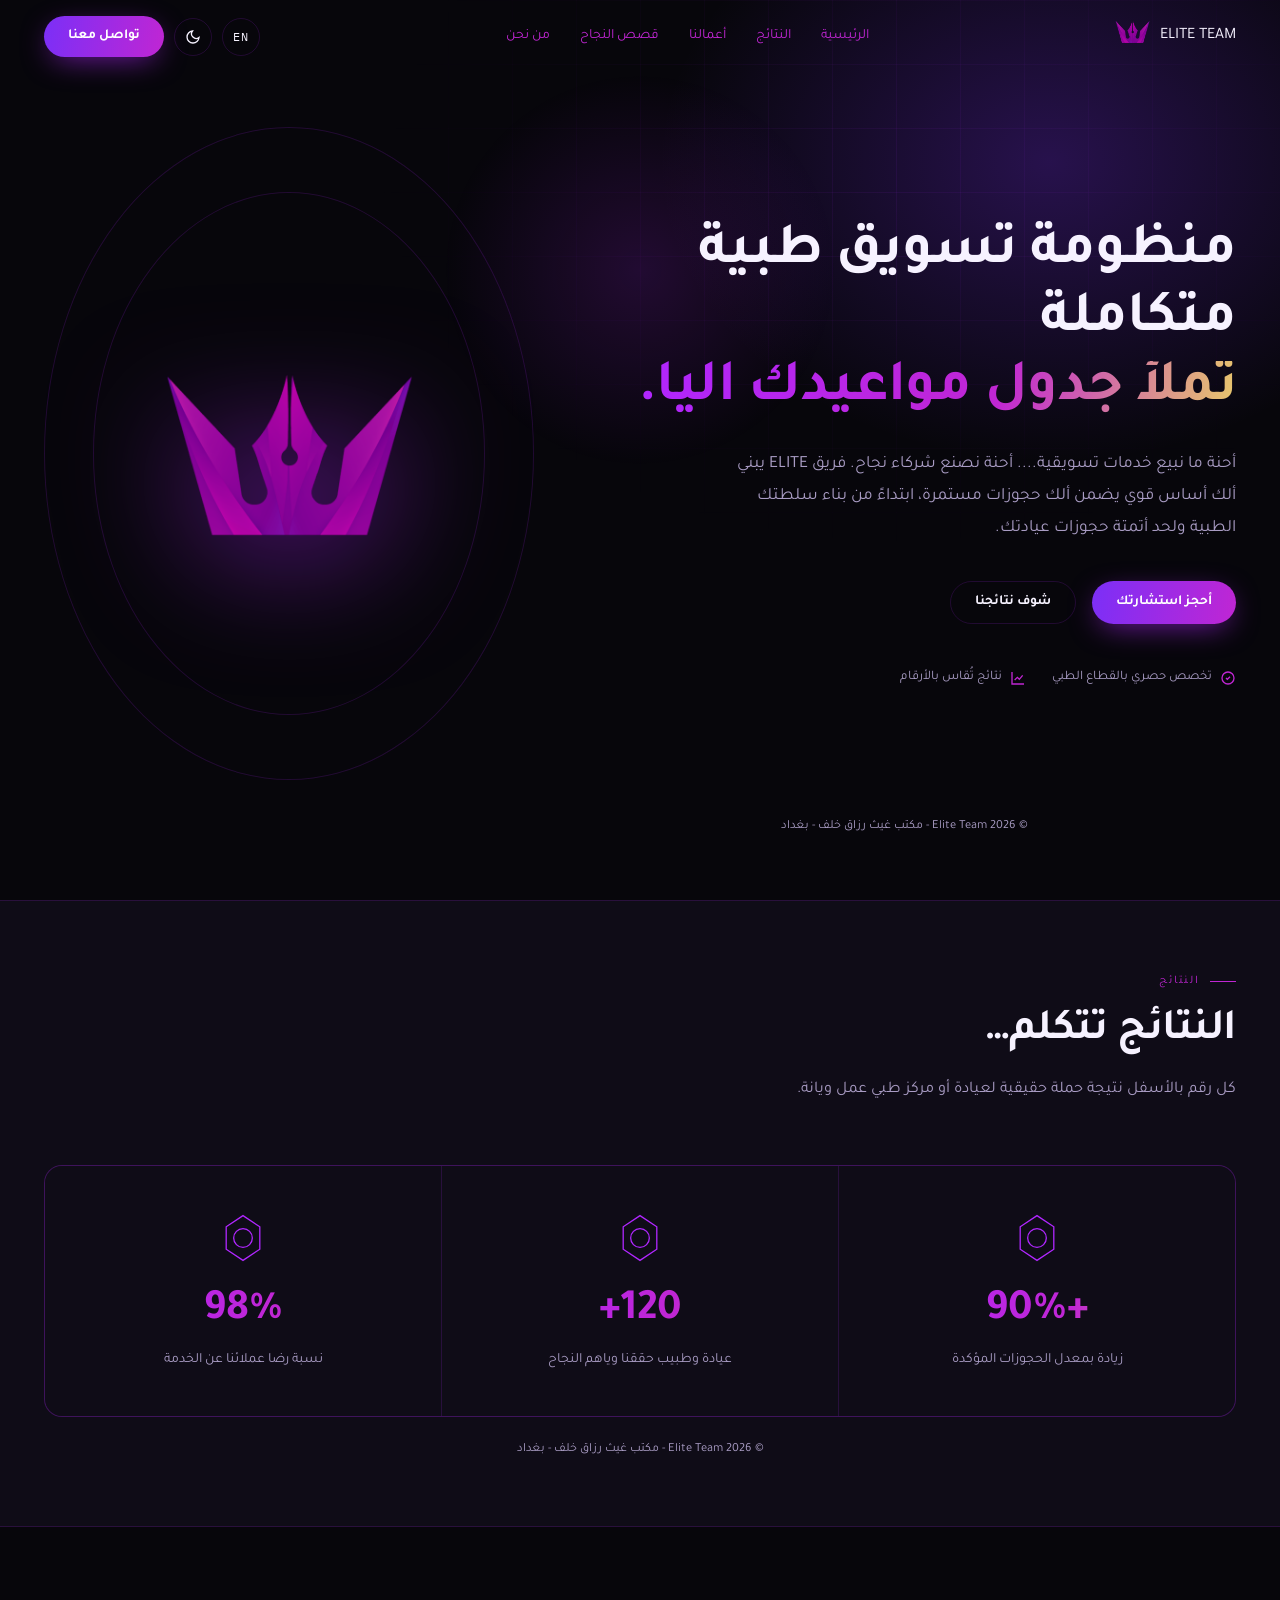
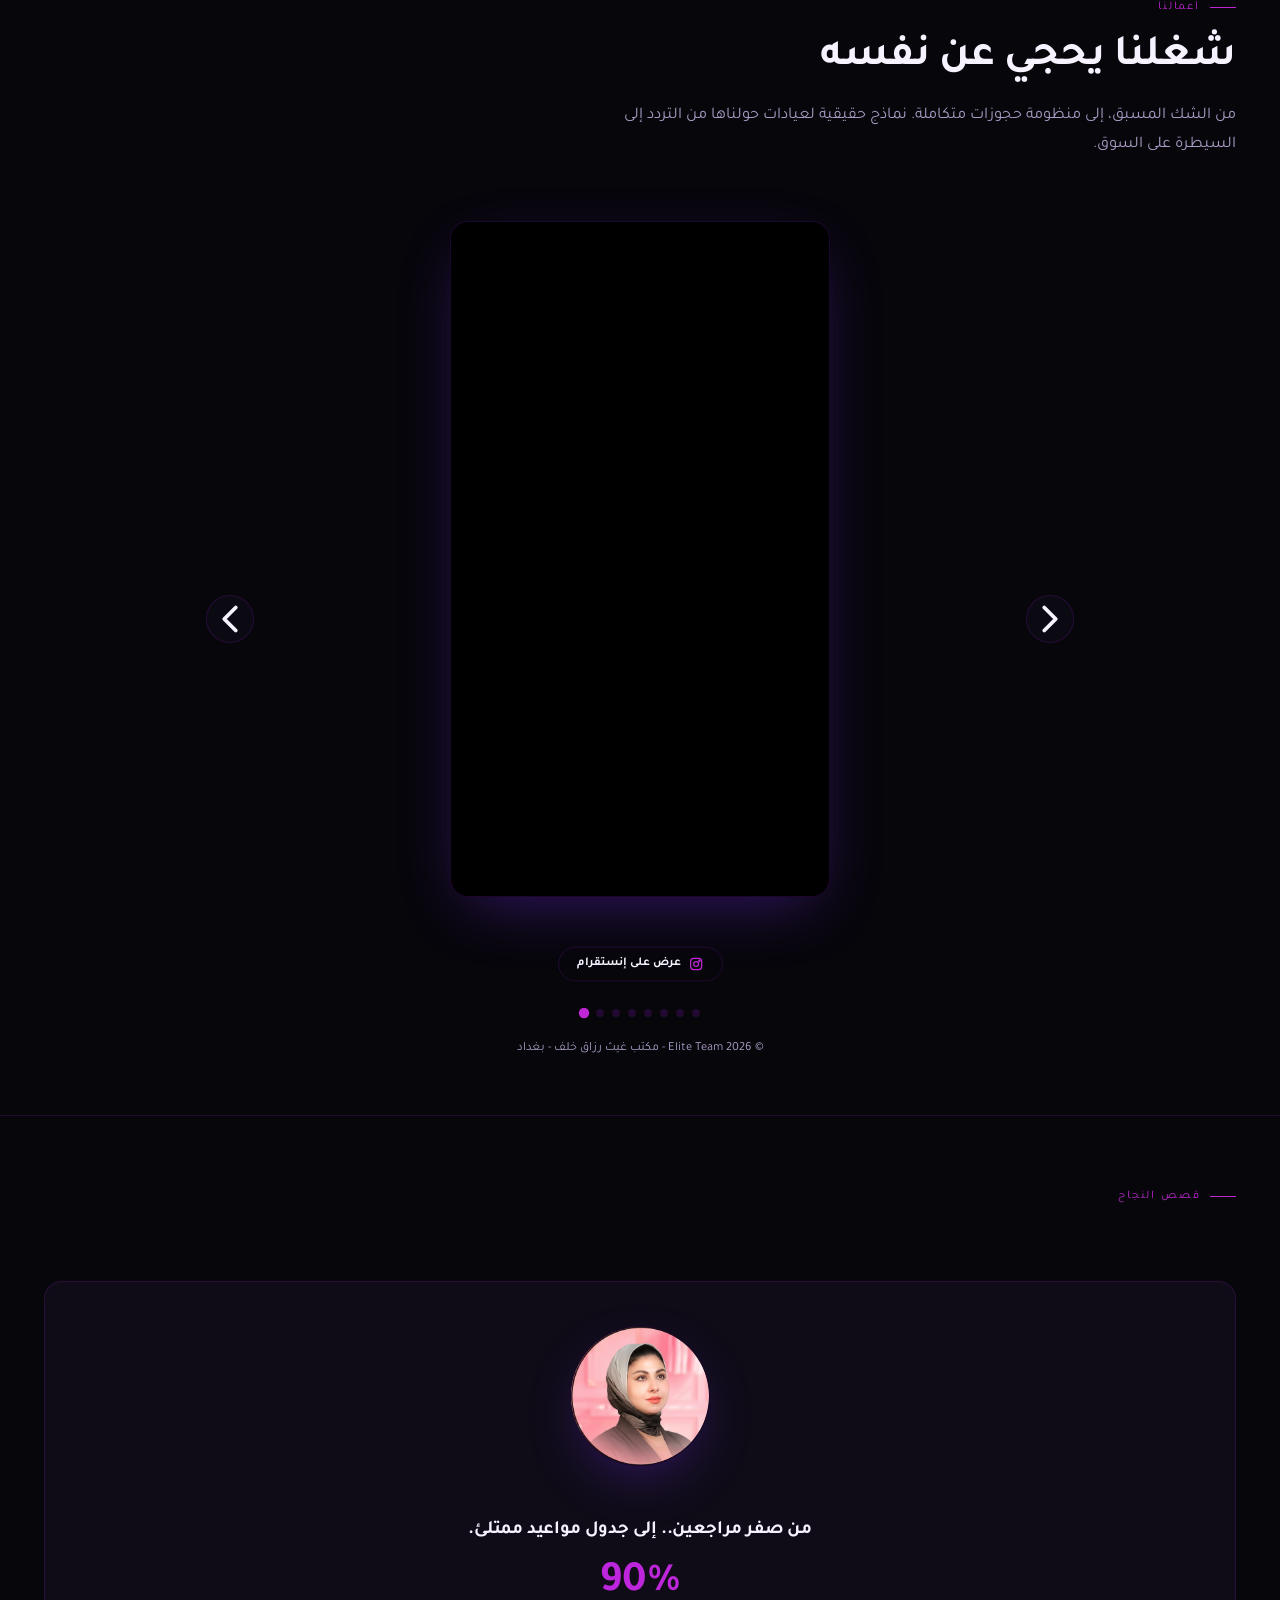
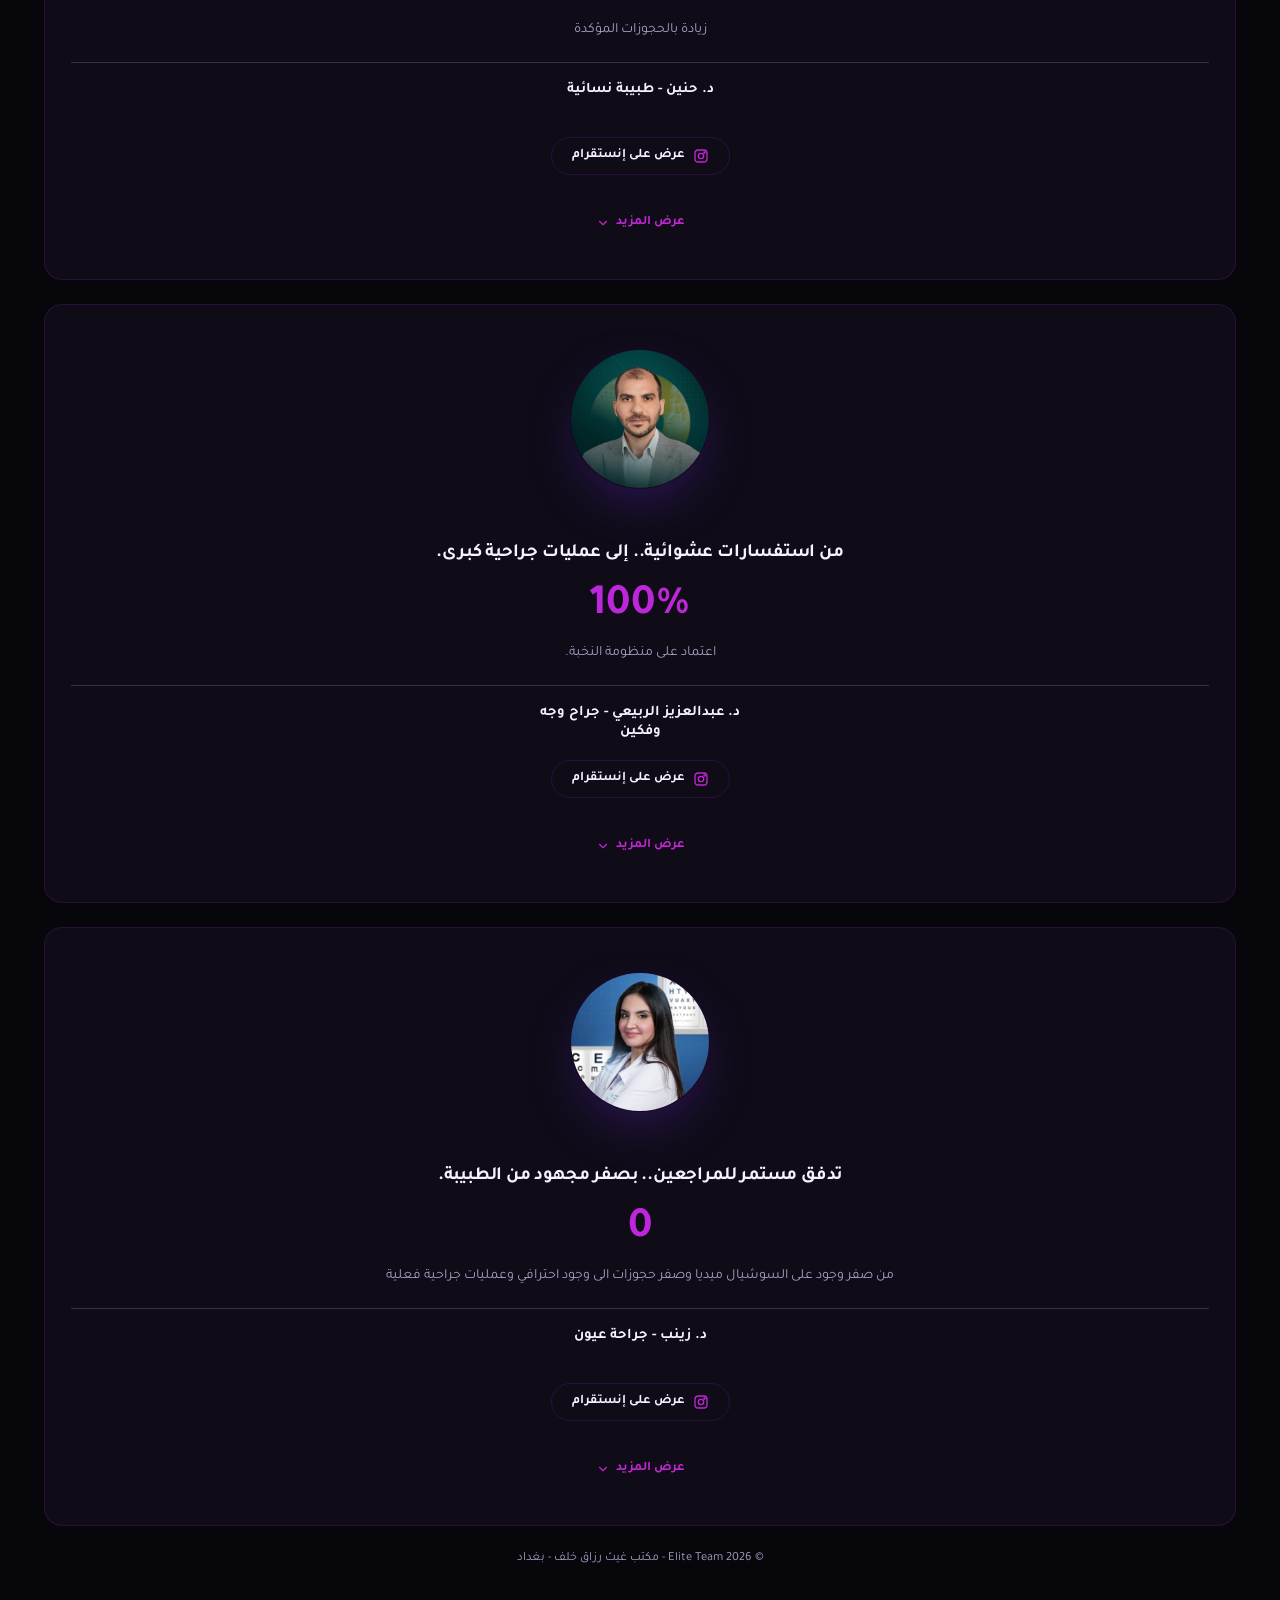
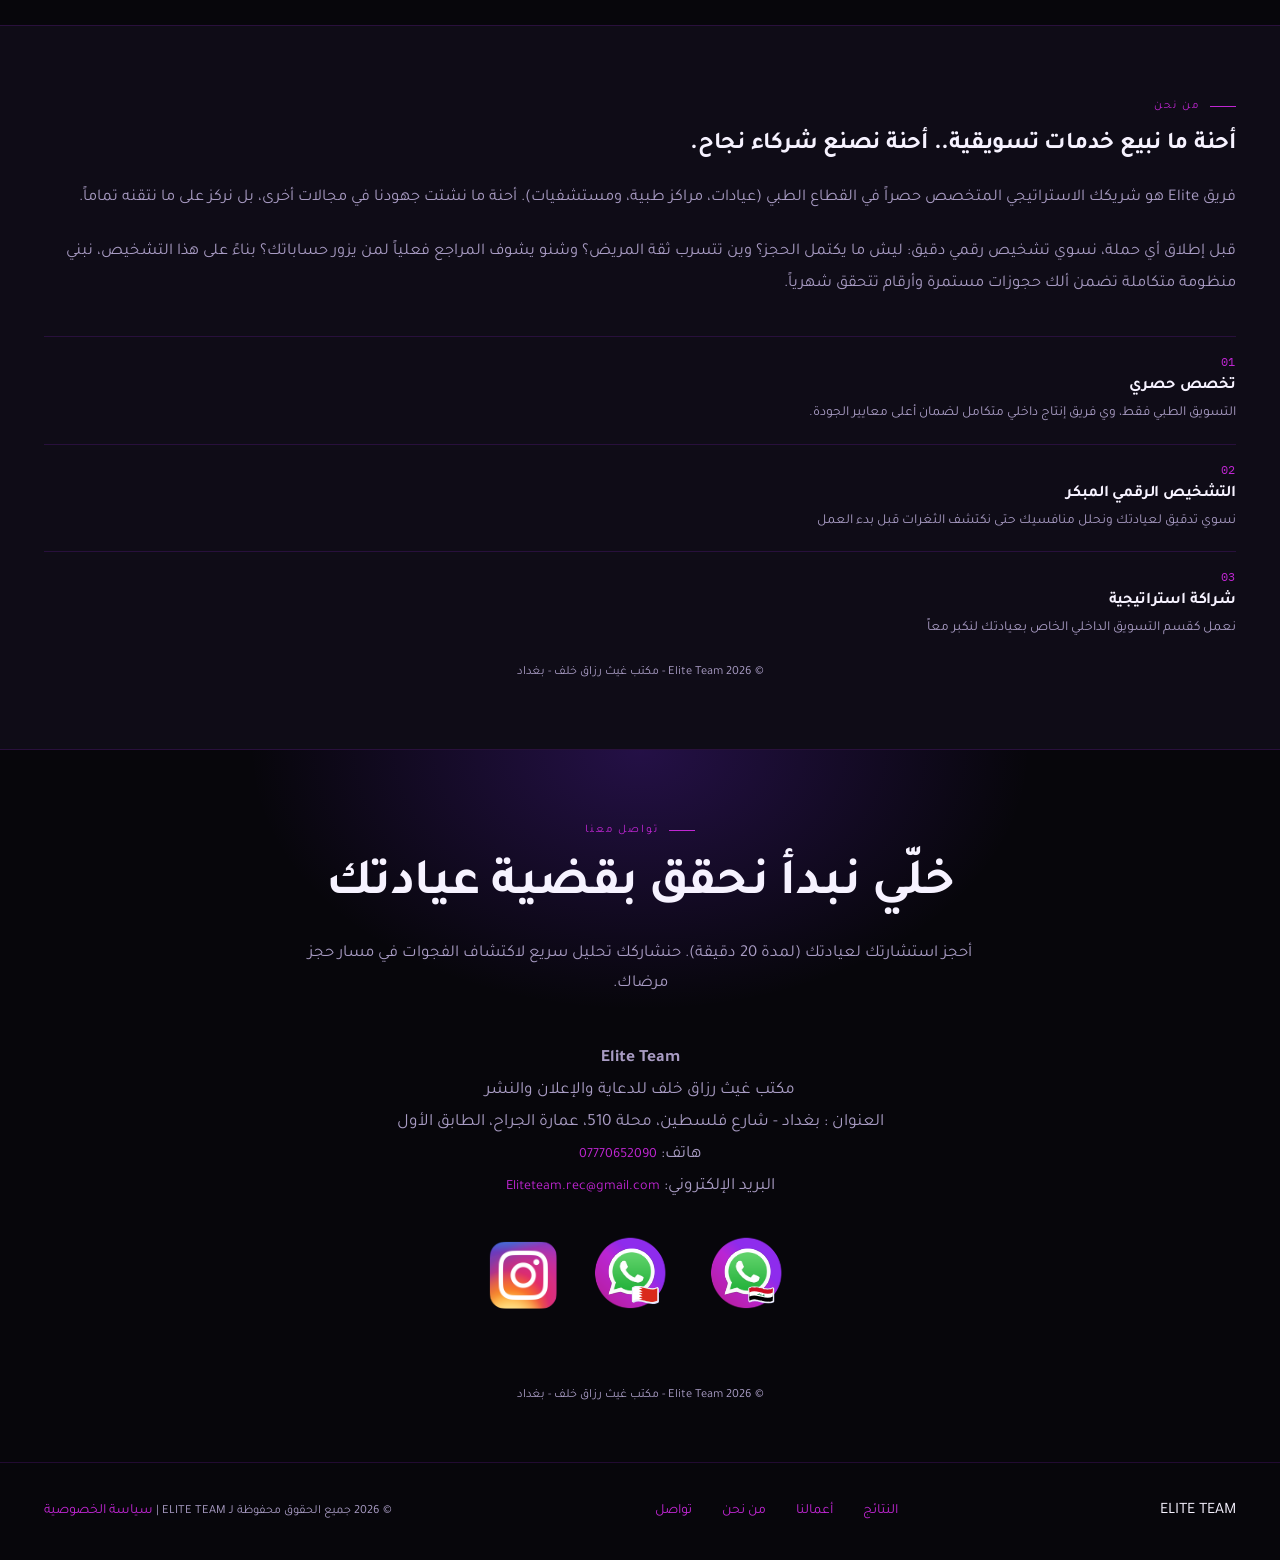
==== commit b3f1b280: "update" ====
--- a/index.html
+++ b/index.html
@@ -1254,18 +1254,23 @@
   </p>
 
   <!-- Clickable Phone Number -->
-  <p class="newsub">
-    <span data-ar="هاتف: " data-en="Phone: ">هاتف: </span>
+   <div class="footer-links">
+     
+    <span class="newsub" data-ar="هاتف: " data-en="Phone: ">هاتف: </span>
     <!-- The "tel:" prefix opens the phone dialer -->
     <a href="tel:+9647770652090" dir="ltr">07770652090</a>
-  </p>
+ </div>
+ 
+ 
 
   <!-- Clickable Email -->
-  <p class="newsub">
-    <span data-ar="البريد الإلكتروني: " data-en="Email: ">البريد الإلكتروني: </span>
+   <div class="footer-links"> 
+ 
+    <span class="newsub" data-ar="البريد الإلكتروني: " data-en="Email: ">البريد الإلكتروني: </span>
     <!-- The "mailto:" prefix opens the user's email app -->
     <a href="mailto:Eliteteam.rec@gmail.com">Eliteteam.rec@gmail.com</a>
-  </p>
+  
+  </div>
 </div>
         <div class="contact-actions">
           <a href="https://wa.me/+9647770652090" class="contact-icon-link">
@@ -1305,7 +1310,7 @@
         <div class="brand">
           <span class="brand-word">ELITE TEAM</span>
         </div>
-        <div class="footer-links">
+        <div class="nav-links" >
           <a href="#results" data-ar="النتائج" data-en="Results">النتائج</a>
           <a href="#work" data-ar="أعمالنا" data-en="Our Work">أعمالنا</a>
           <a href="#about" data-ar="من نحن" data-en="About">من نحن</a>
@@ -1325,7 +1330,7 @@
       </div> -->
 
 
-      <div class="footer-copy">
+      <div class="footer-copy footer-links">
   <span data-ar="© 2026 جميع الحقوق محفوظة لـ" data-en="© 2026 All rights reserved to">
     © 2026 جميع الحقوق محفوظة لـ
   </span>
--- a/style.css
+++ b/style.css
@@ -125,6 +125,7 @@
   }
 }
 
+/*hj*/
 .eyebrow {
   display: inline-flex;
   align-items: center;
@@ -312,7 +313,8 @@
 }
 .nav-links a {
   font-size: 0.88rem;
-  color: var(--lo);
+  /* color: var(--lo); */
+  color: var(--purple-2);
   position: relative;
   padding: 4px 0;
   transition: color 0.3s;
@@ -331,9 +333,9 @@
 [dir="ltr"] .nav-links a::after {
   transform-origin: left center;
 }
-.nav-links a:hover {
+/* .nav-links a:hover {
   color: var(--hi);
-}
+} */
 .nav-links a:hover::after {
   transform: scaleX(1);
 }
@@ -1504,7 +1506,7 @@
     justify-content: center;
   }
 }
-.footer-links {
+/* .footer-links {
   display: flex;
   gap: 22px;
   flex-wrap: wrap;
@@ -1516,7 +1518,7 @@
 }
 .footer-links a:hover {
   color: var(--purple-2);
-}
+} */
 .footer-copy {
   color: var(--lo);
   font-size: 0.78rem;
@@ -1949,3 +1951,41 @@
 .stories .stories-card .story-insta-btn {
   align-self: center;
 }
+
+.footer-links {
+  /* display: flex; */
+  align-items: center;
+  /* gap: 30px; */
+}
+.footer-links a {
+  font-size: 0.88rem;
+  /* color: var(--lo); */
+  color: var(--purple-2);
+  position: relative;
+  padding: 4px 0;
+  /* transition: color 0.3s; */
+}
+/* Replace .footer-links with whatever class wraps these text lines */
+.footer-links p {
+  margin: 8px 0; /* Shrinks the gap. Change 8px to whatever looks best to you! */
+}
+.footer-links a::after {
+  content: "";
+  position: absolute;
+  bottom: 0;
+  inset-inline: 0;
+  height: 1px;
+  background: var(--purple-2);
+  transform: scaleX(0);
+  transform-origin: right center;
+  transition: transform 0.35s var(--ease);
+}
+[dir="ltr"] .footer-links a {
+  transform-origin: left center;
+}
+/* .nav-links a:hover {
+  color: var(--hi);
+} */
+.footer-links a:hover::after {
+  transform: scaleX(1);
+}
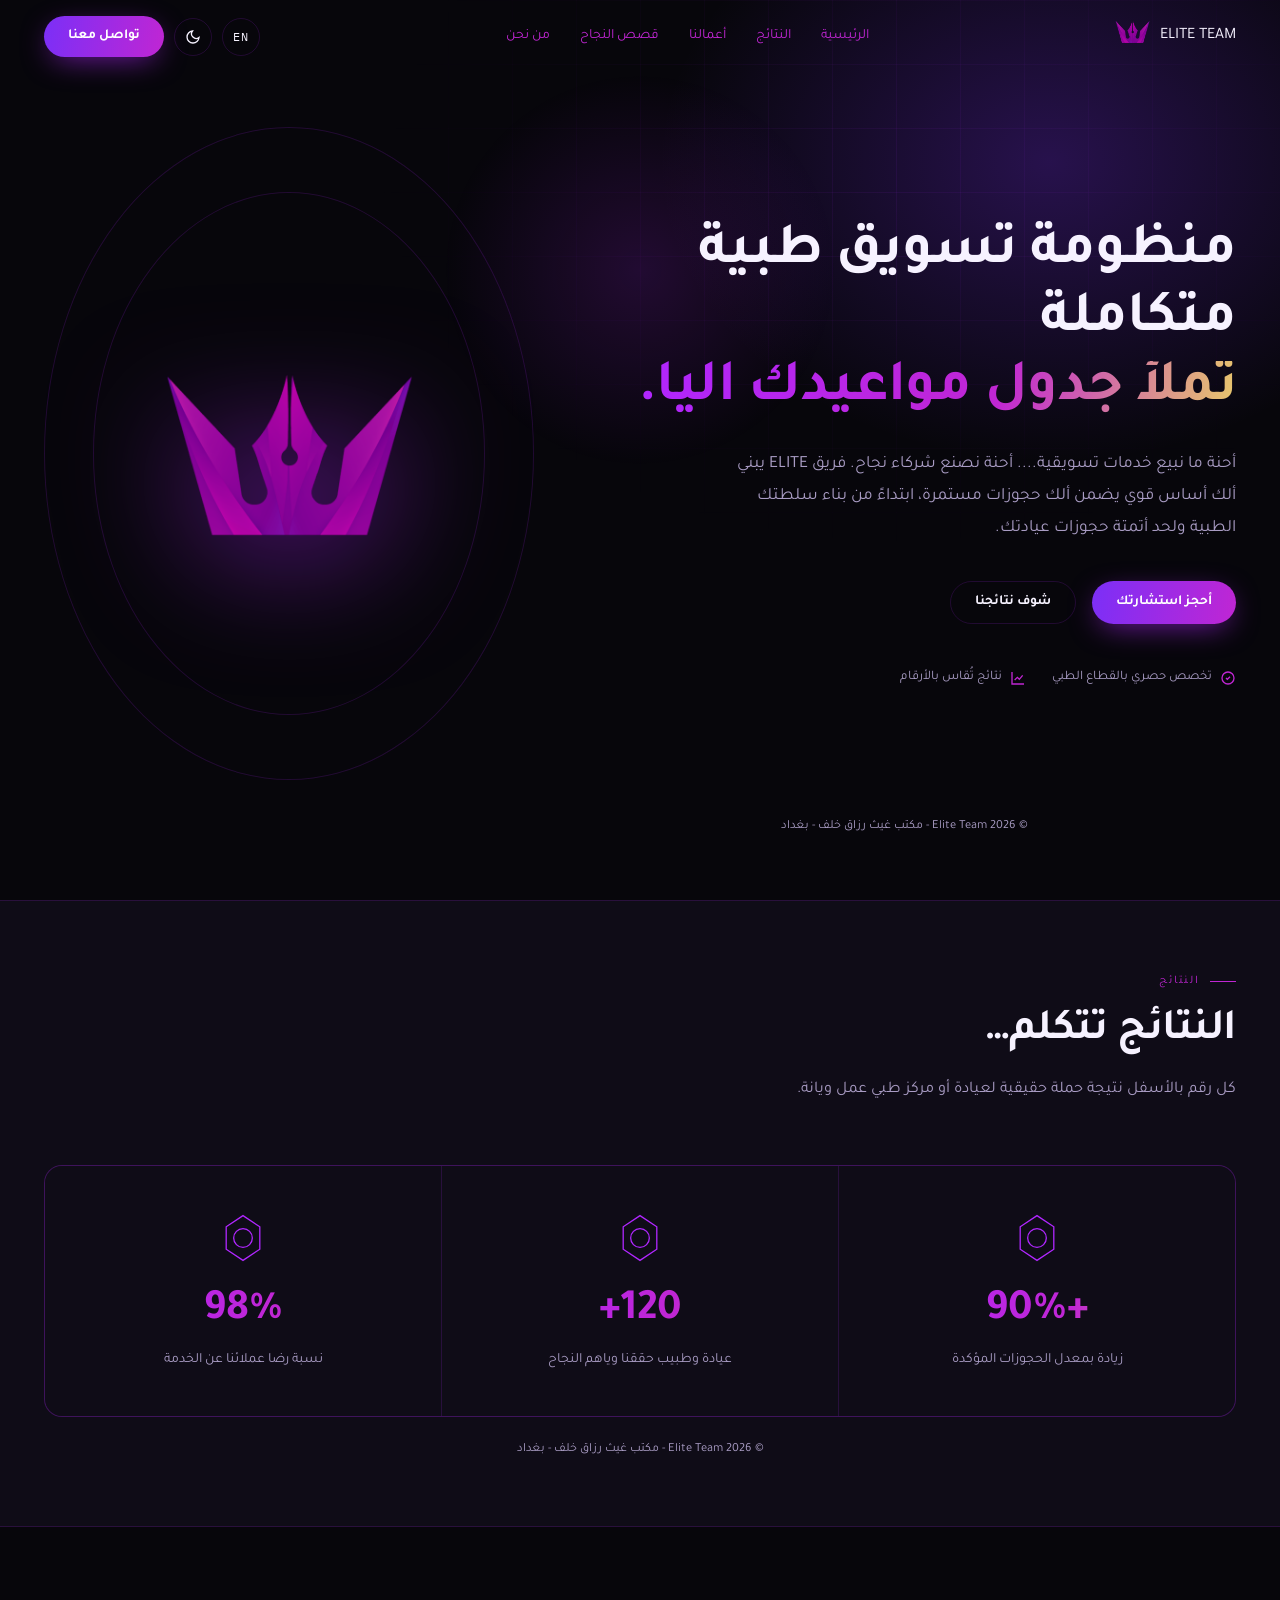
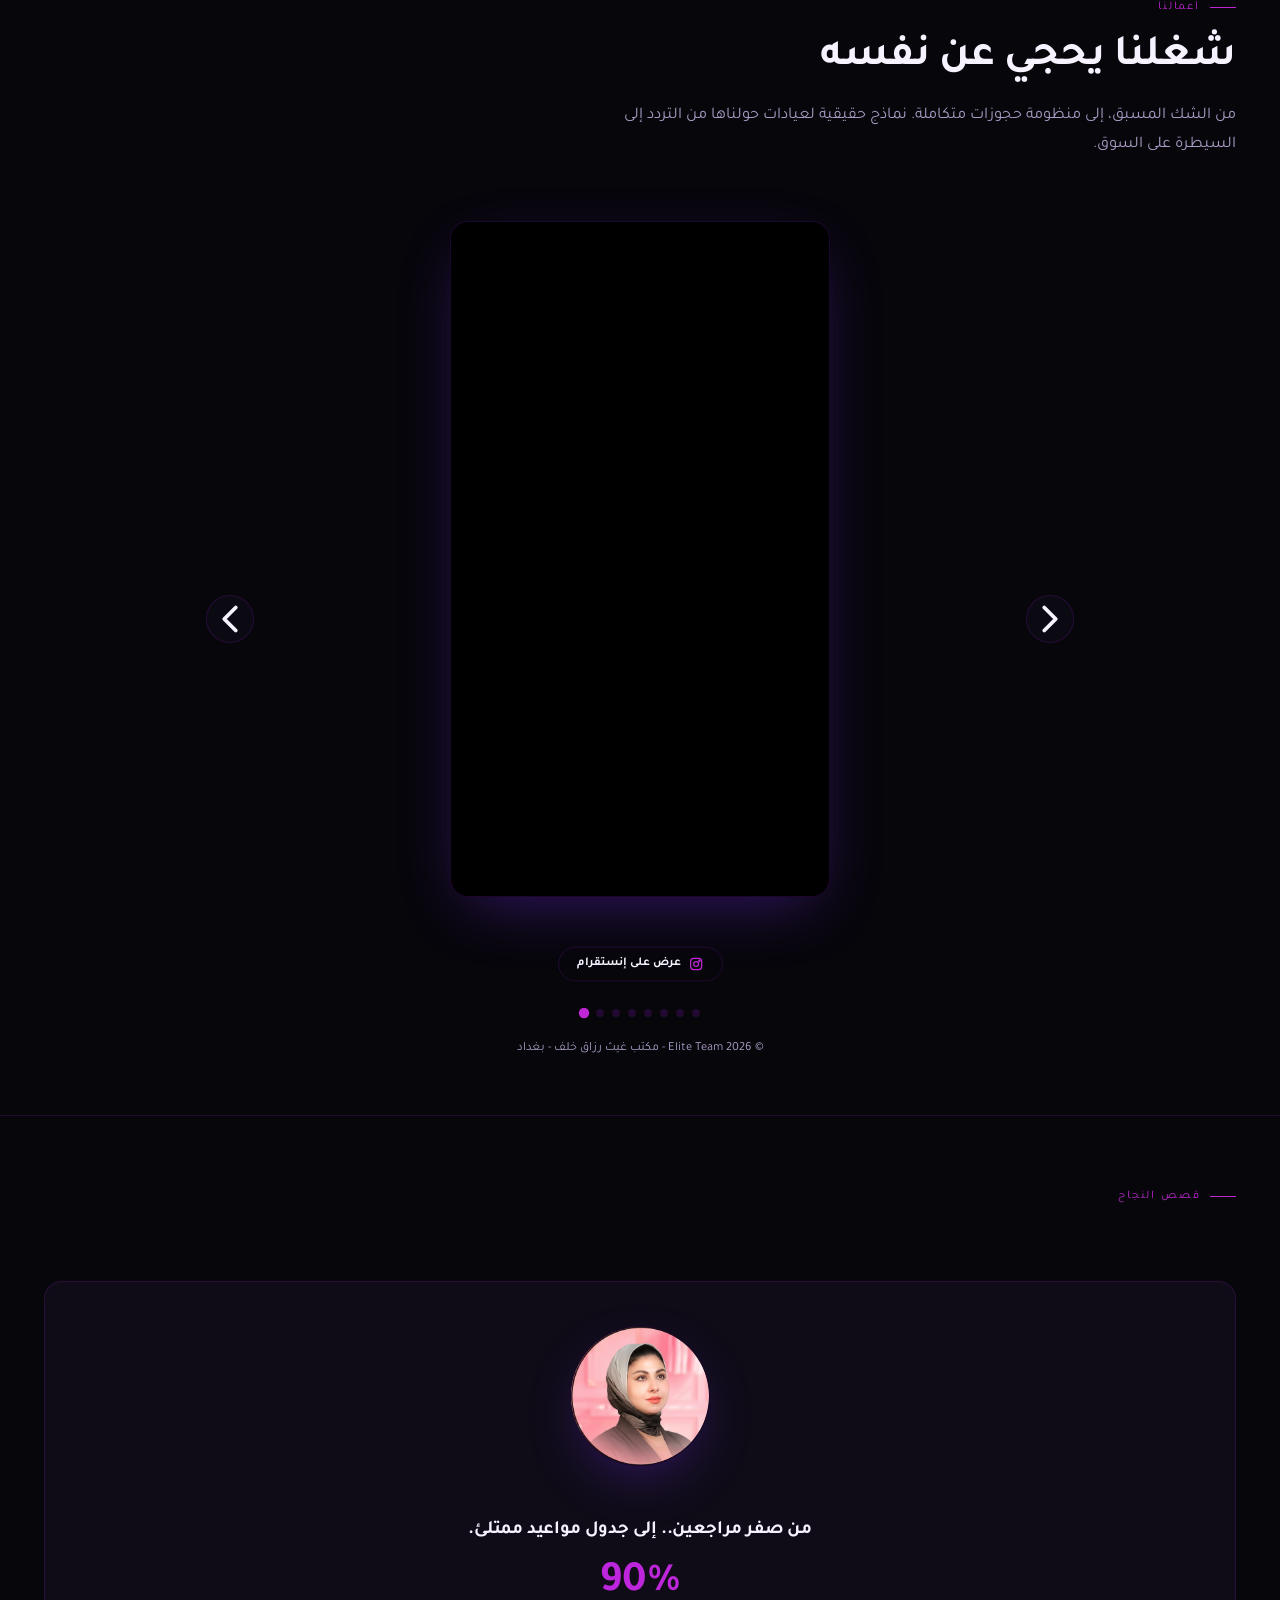
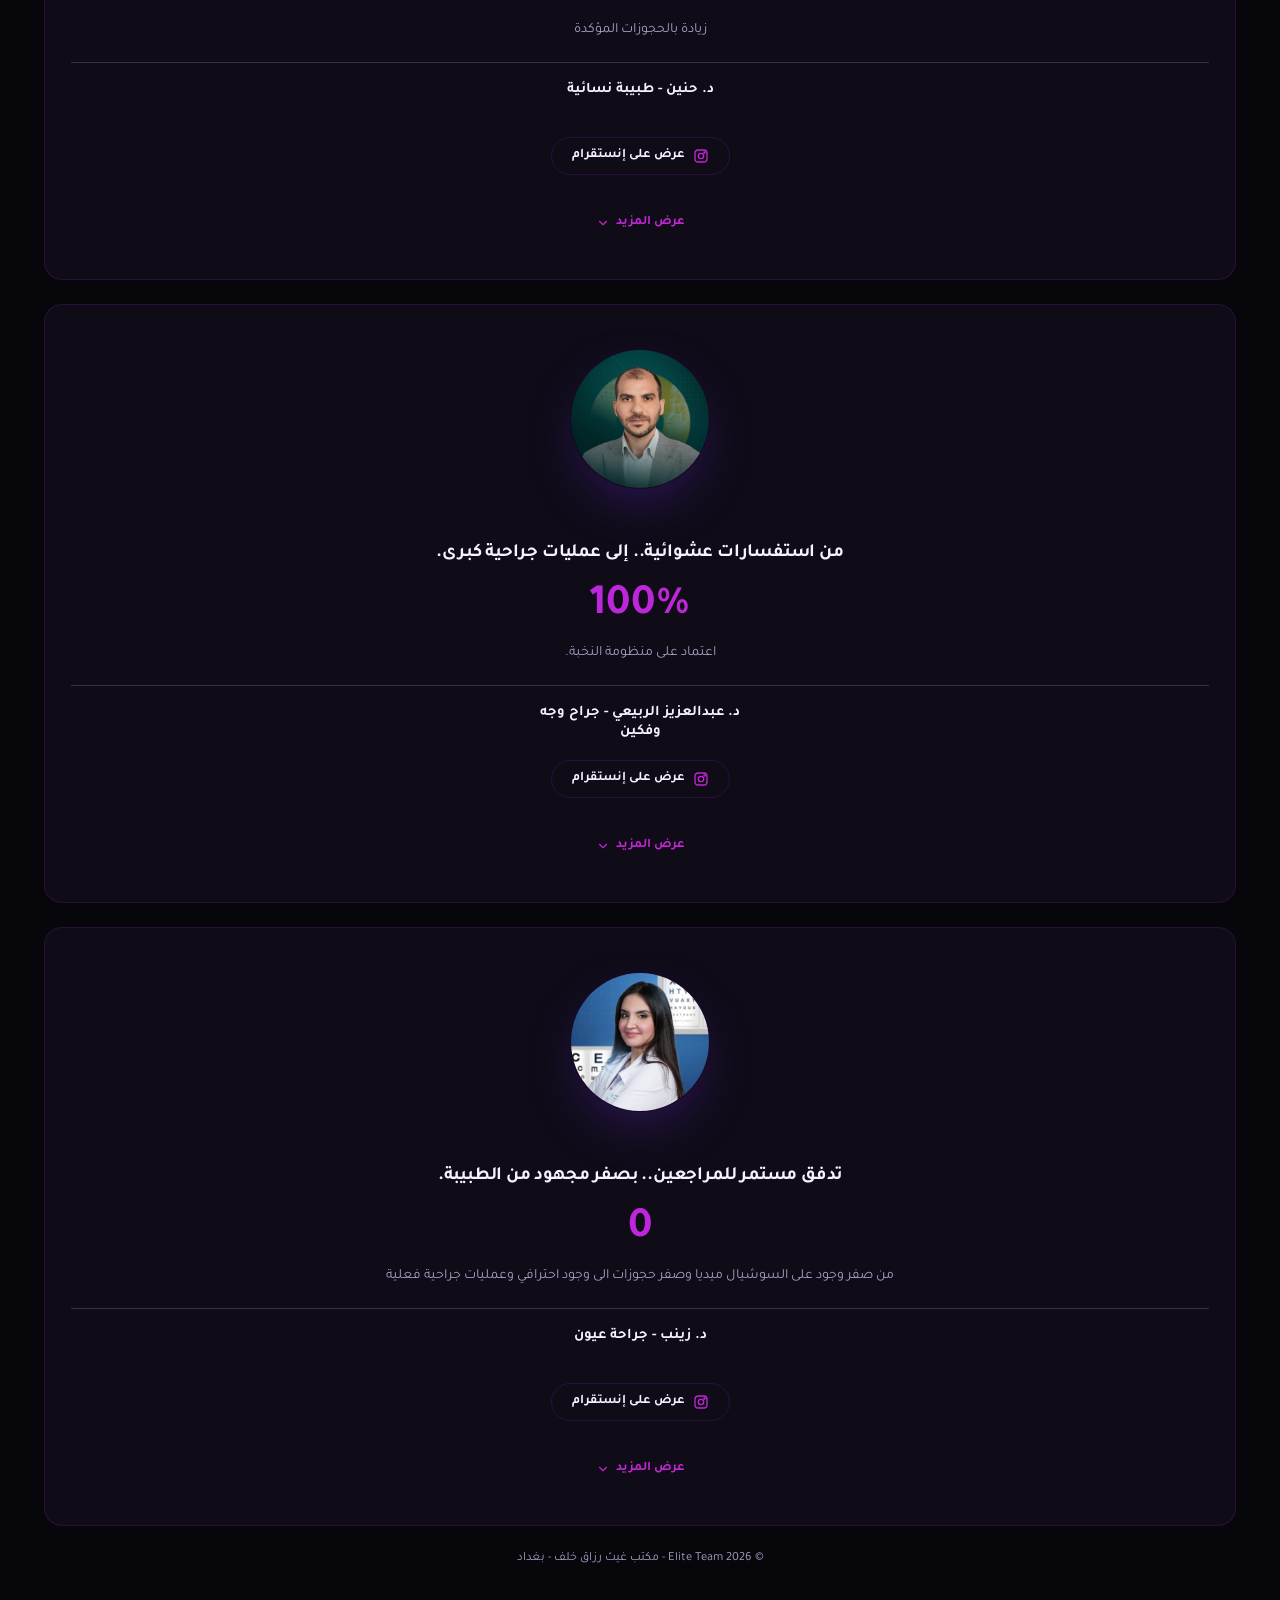
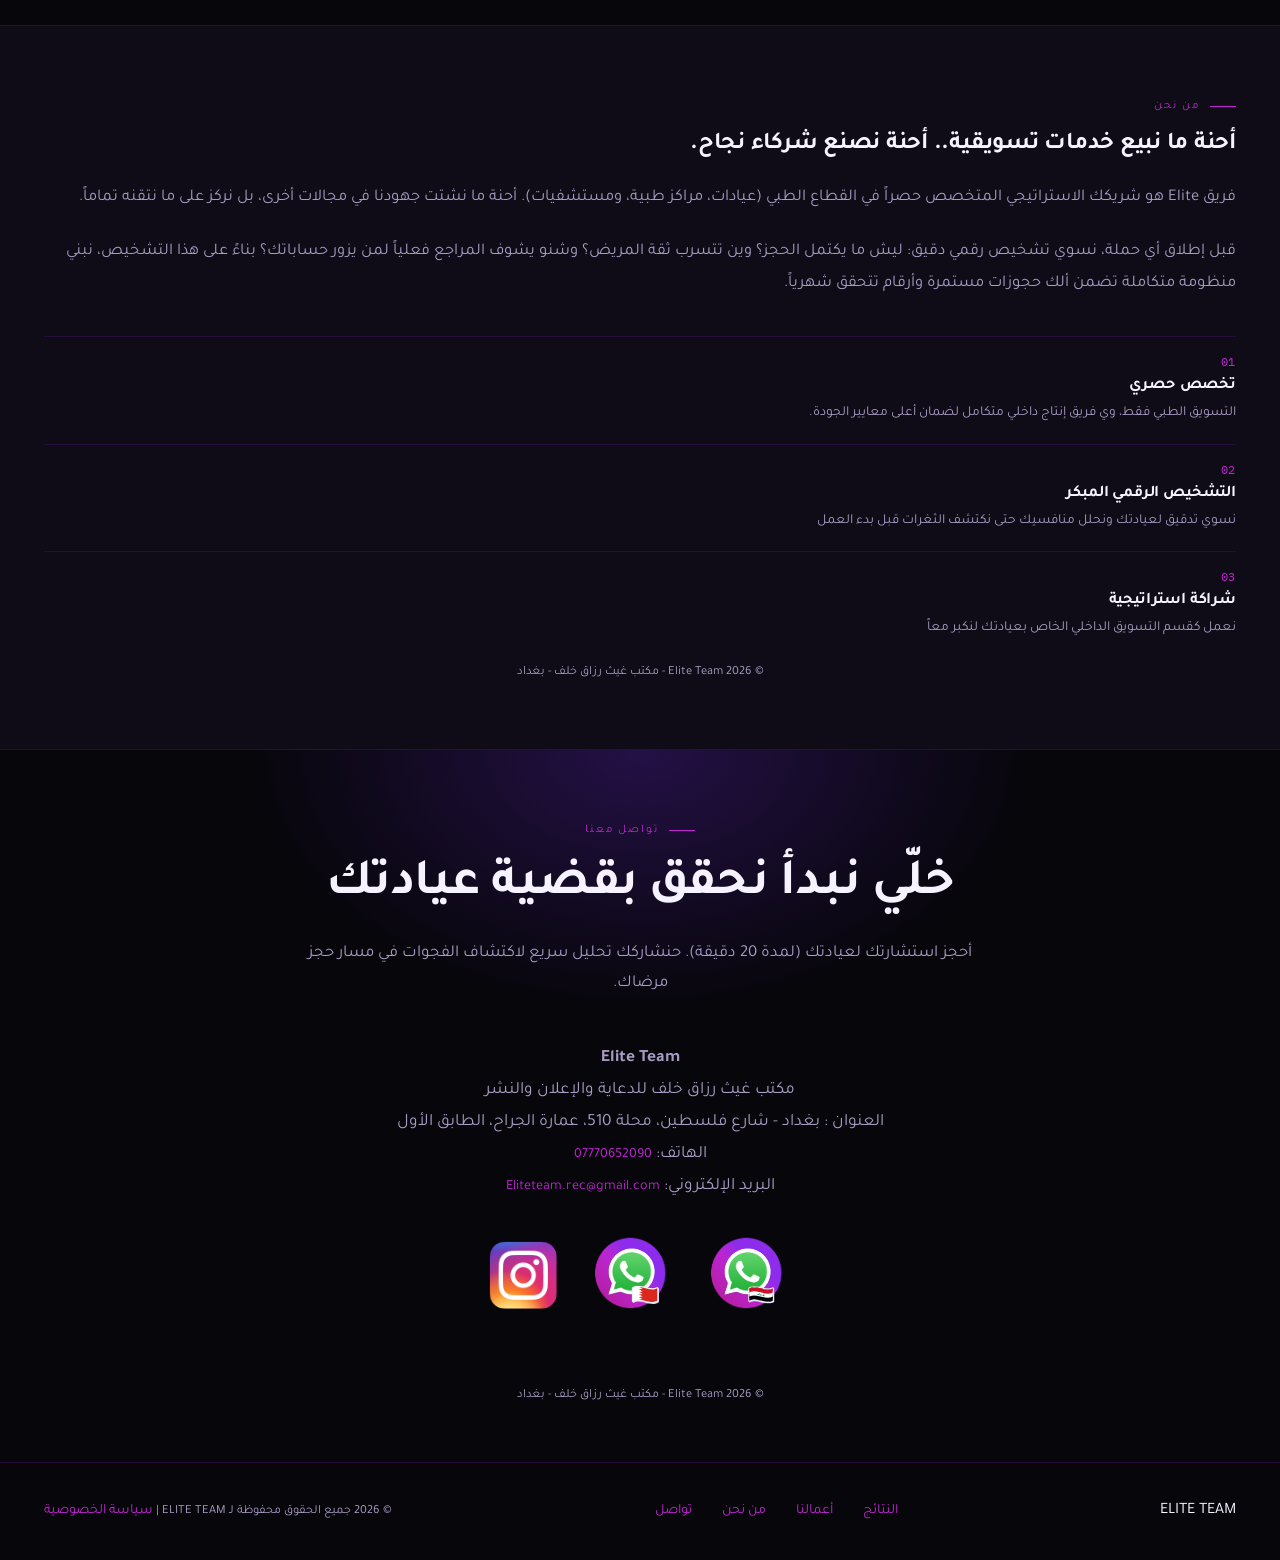
==== commit 80f537d0: "update" ====
--- a/index.html
+++ b/index.html
@@ -1256,7 +1256,7 @@
   <!-- Clickable Phone Number -->
    <div class="footer-links">
      
-    <span class="newsub" data-ar="هاتف: " data-en="Phone: ">هاتف: </span>
+    <span class="newsub" data-ar="الهاتف: " data-en="Phone: ">الهاتف: </span>
     <!-- The "tel:" prefix opens the phone dialer -->
     <a href="tel:+9647770652090" dir="ltr">07770652090</a>
  </div>
@@ -1265,7 +1265,6 @@
 
   <!-- Clickable Email -->
    <div class="footer-links"> 
- 
     <span class="newsub" data-ar="البريد الإلكتروني: " data-en="Email: ">البريد الإلكتروني: </span>
     <!-- The "mailto:" prefix opens the user's email app -->
     <a href="mailto:Eliteteam.rec@gmail.com">Eliteteam.rec@gmail.com</a>
--- a/style.css
+++ b/style.css
@@ -1955,7 +1955,7 @@
 .footer-links {
   /* display: flex; */
   align-items: center;
-  /* gap: 30px; */
+  gap: 30px;
 }
 .footer-links a {
   font-size: 0.88rem;
